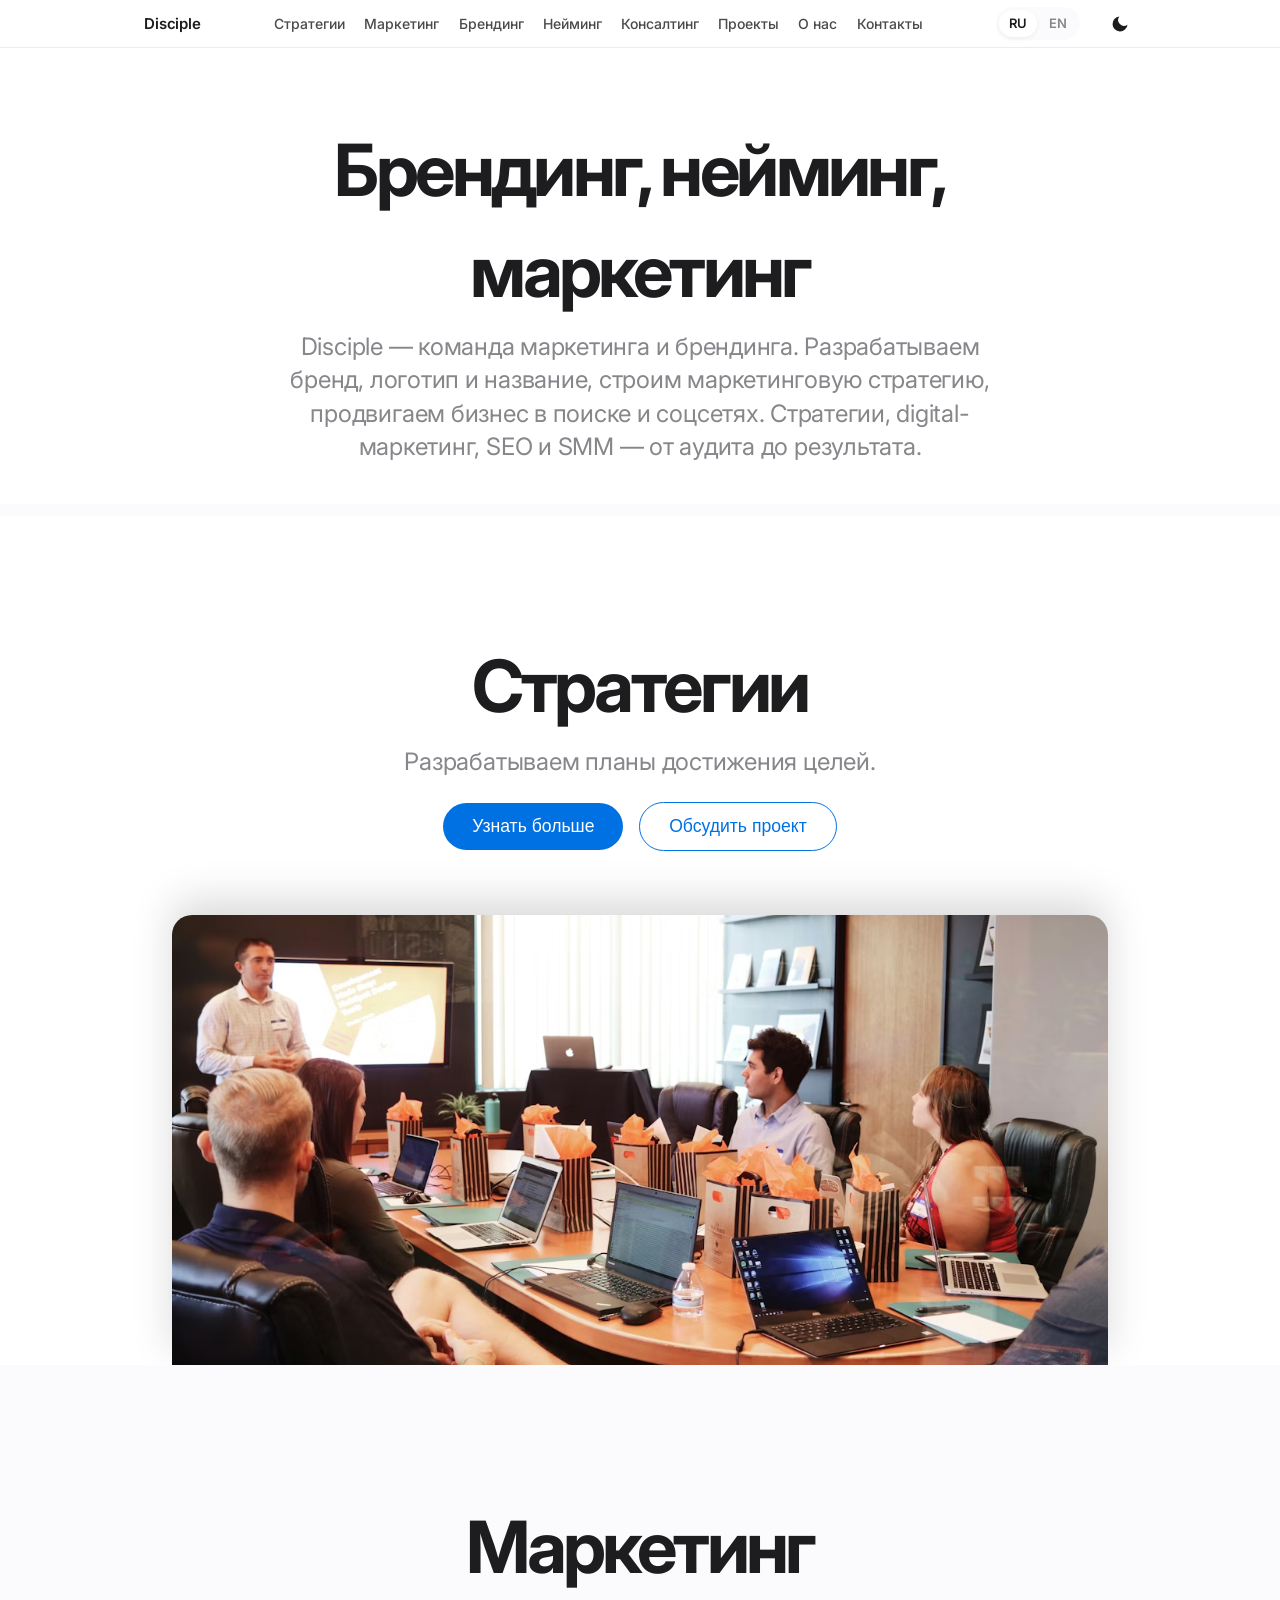
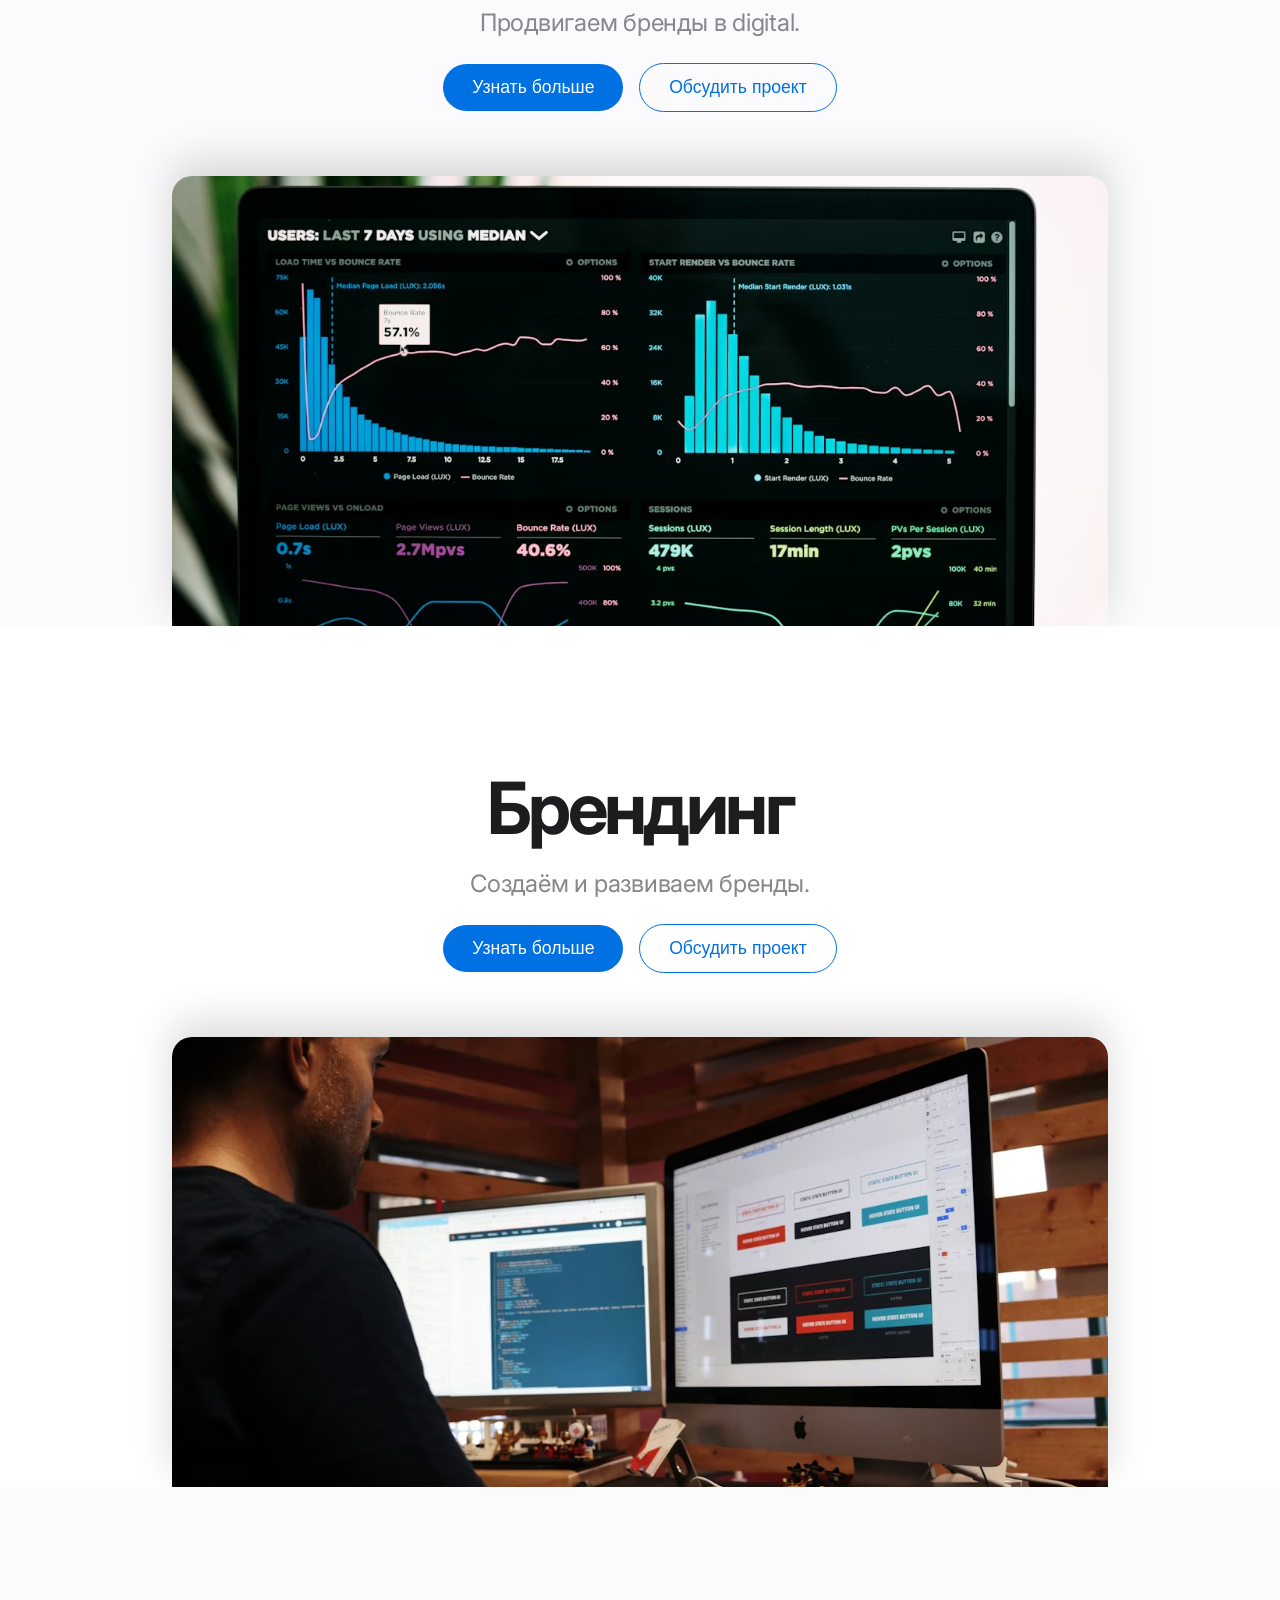
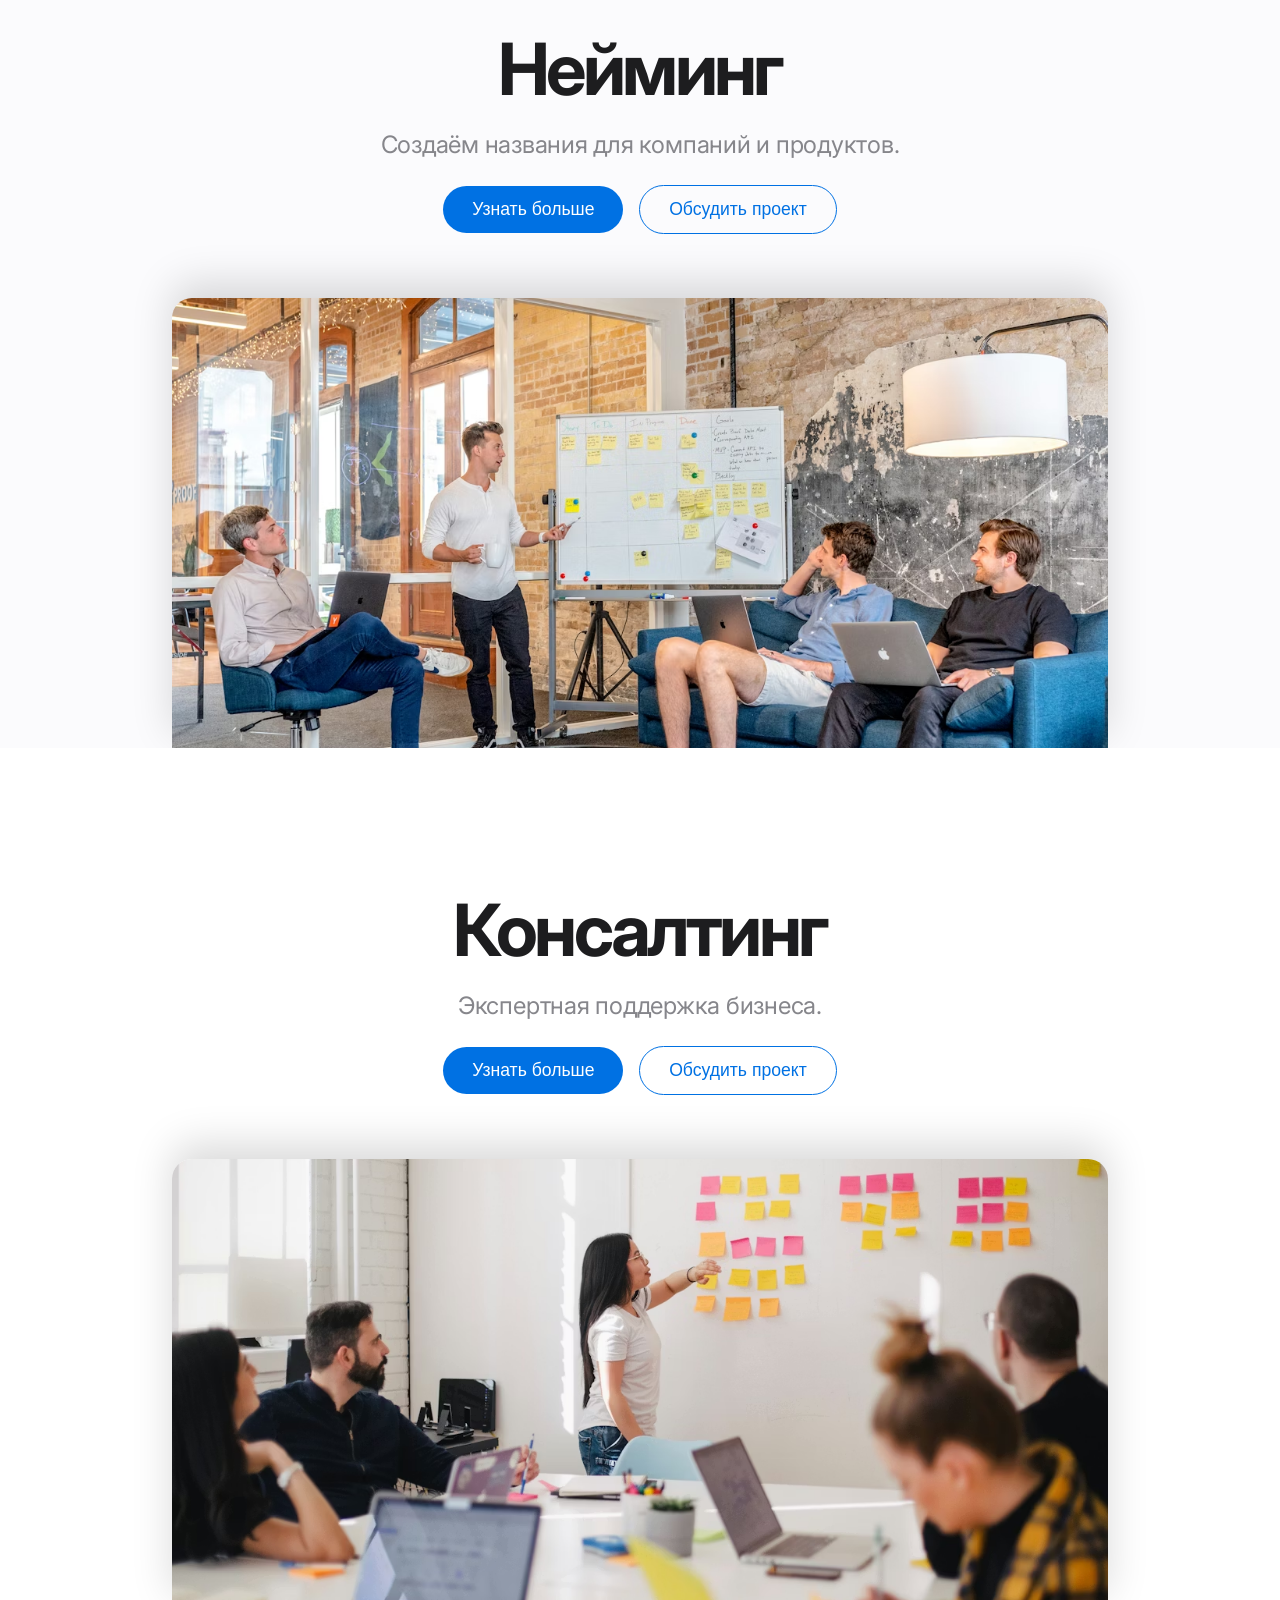
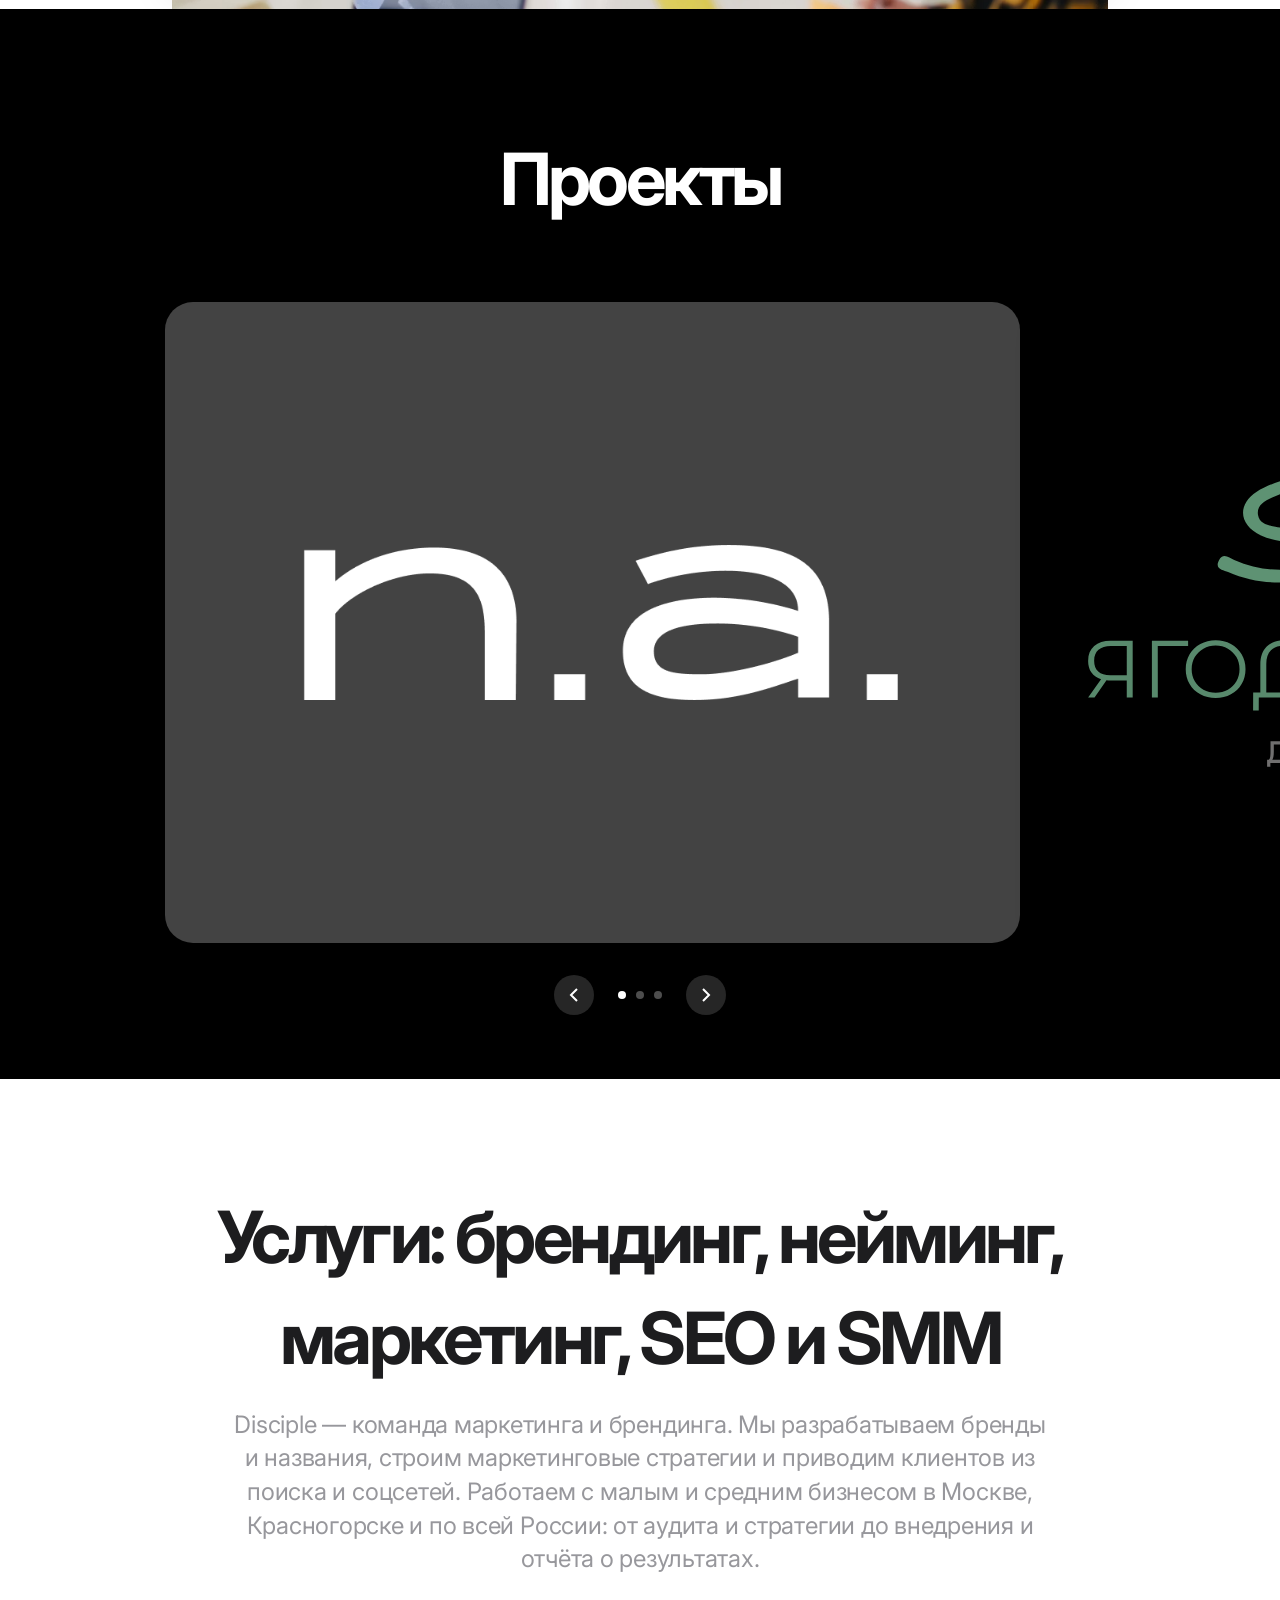
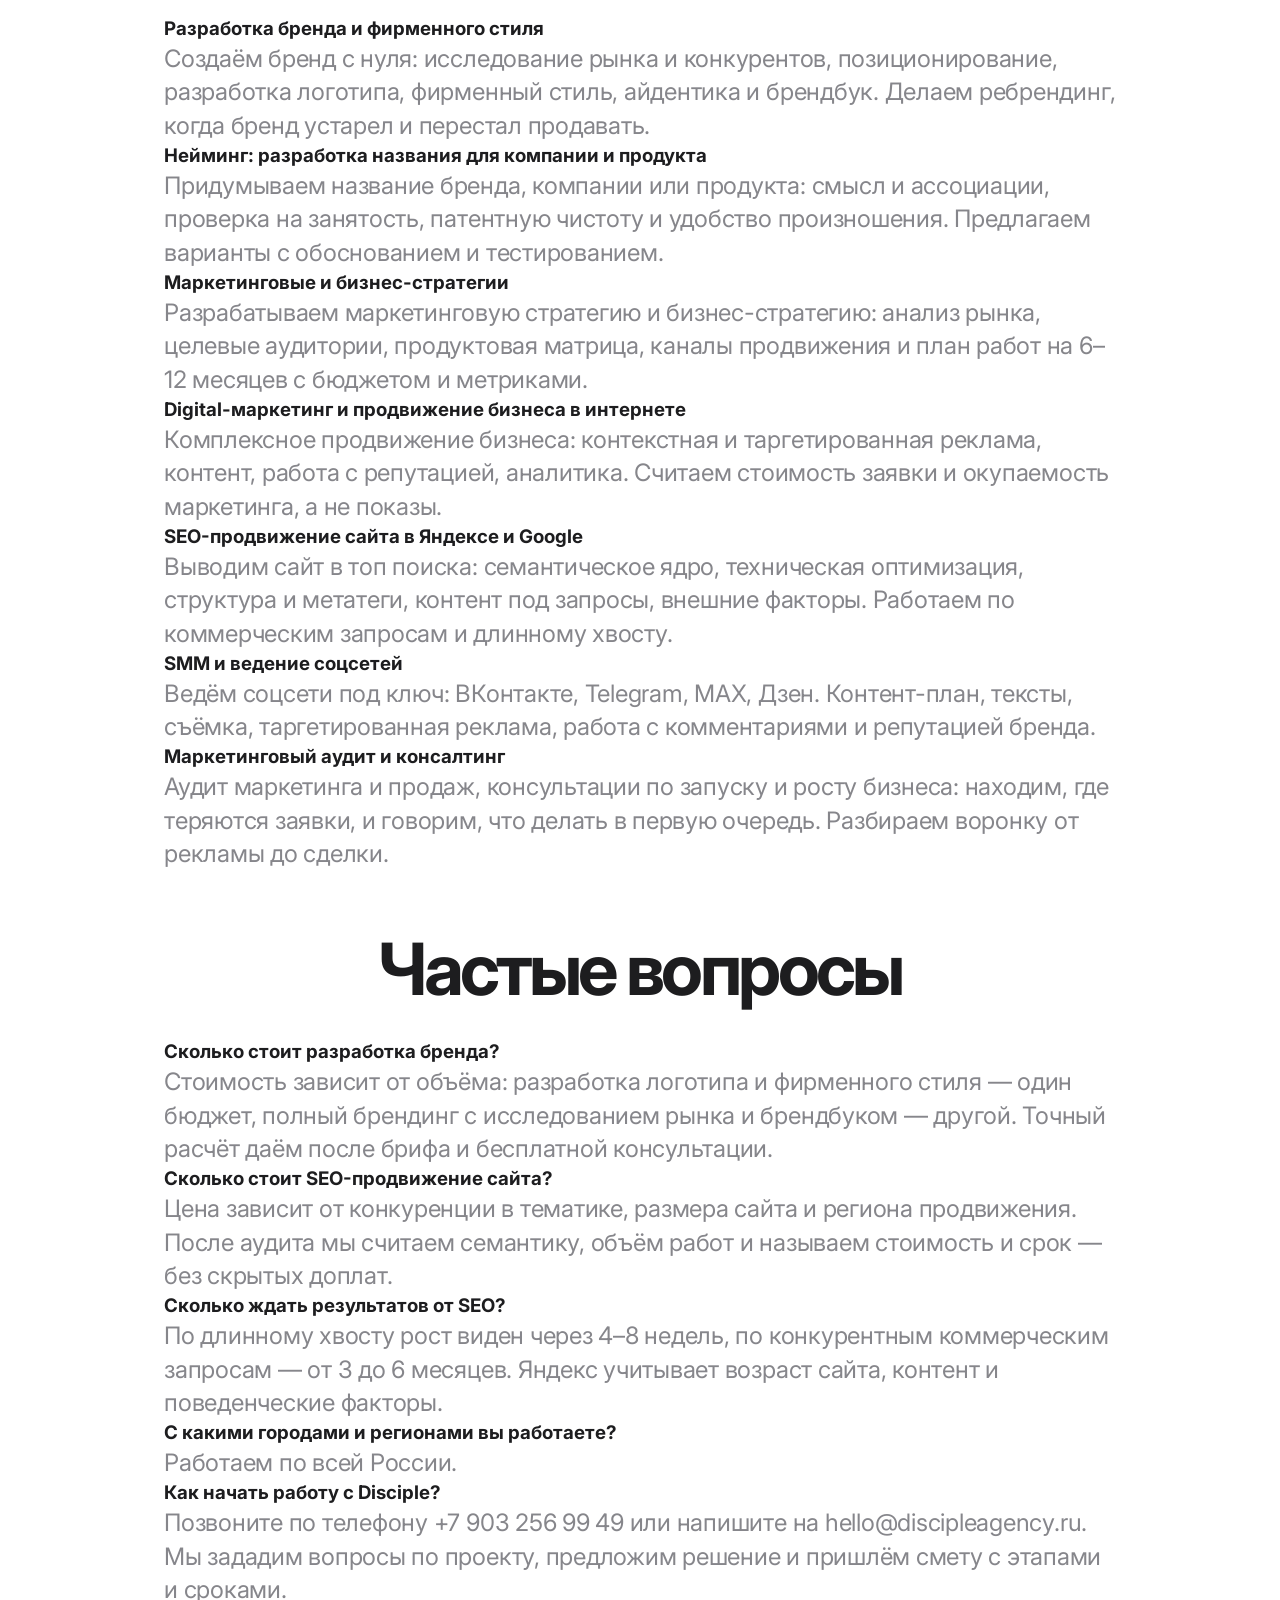
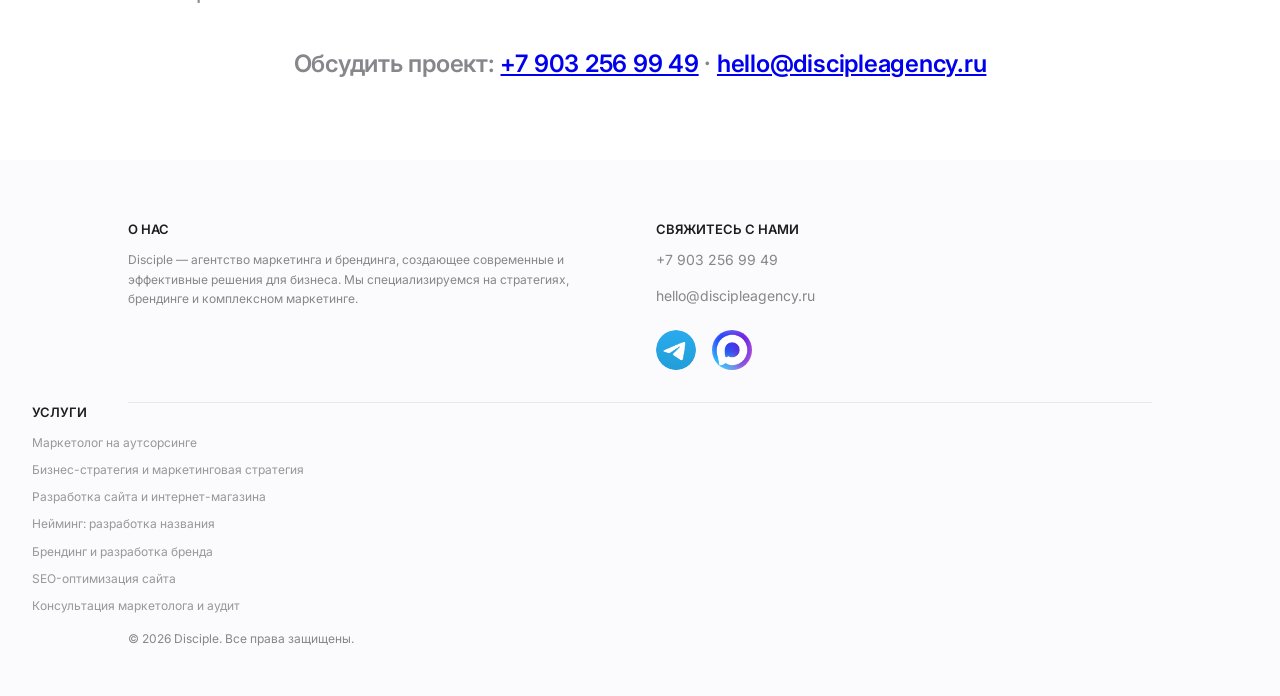
==== index.html @ be25d9fa "Add files via upload" ====
<!DOCTYPE html>
<html lang="ru">
<head>
    <meta charset="UTF-8">
    <meta name="viewport" content="width=device-width, initial-scale=1.0">
    <title>Брендинг, нейминг, маркетинг, SEO и SMM для бизнеса — Disciple</title>
    <meta name="yandex-verification" content="cb17d4595bc90ec0" />
    <meta name="description" content="Разработка бренда и логотипа, нейминг, маркетинговые стратегии, SEO-продвижение и SMM. Аудит, стратегия и внедрение под ключ для малого и среднего бизнеса. Москва, Красногорск и вся Россия." />
    <link rel="canonical" href="https://discipleagency.ru/">
    <link rel="alternate" hreflang="ru" href="https://discipleagency.ru/">
    <link rel="alternate" hreflang="en" href="https://discipleagency.ru/index-en.html">
    <link rel="alternate" hreflang="x-default" href="https://discipleagency.ru/">
    <meta name="robots" content="index, follow, max-image-preview:large">
    <meta property="og:type" content="website">
    <meta property="og:site_name" content="Disciple">
    <meta property="og:locale" content="ru_RU">
    <meta property="og:title" content="Брендинг, нейминг, маркетинг, SEO и SMM для бизнеса — Disciple">
    <meta property="og:description" content="Разработка бренда и логотипа, нейминг, маркетинговые стратегии, SEO-продвижение и SMM. Аудит, стратегия и внедрение под ключ для малого и среднего бизнеса. Москва, Красногорск и вся Россия.">
    <meta property="og:url" content="https://discipleagency.ru/">
    <meta property="og:image" content="https://discipleagency.ru/public/images/og-disciple.png">
    <meta property="og:image:width" content="1200">
    <meta property="og:image:height" content="630">
    <meta name="twitter:card" content="summary_large_image">
    <meta name="twitter:title" content="Брендинг, нейминг, маркетинг, SEO и SMM для бизнеса — Disciple">
    <meta name="twitter:description" content="Разработка бренда и логотипа, нейминг, маркетинговые стратегии, SEO-продвижение и SMM. Аудит, стратегия и внедрение под ключ для малого и среднего бизнеса. Москва, Красногорск и вся Россия.">
    <meta name="twitter:image" content="https://discipleagency.ru/public/images/og-disciple.png">
    <script type="application/ld+json">
{
  "@context": "https://schema.org",
  "@type": "Organization",
  "name": "Disciple",
  "legalName": "Disciple",
  "url": "https://discipleagency.ru/",
  "logo": "https://discipleagency.ru/public/images/og-disciple.png",
  "image": "https://discipleagency.ru/public/images/og-disciple.png",
  "description": "Разработка бренда, нейминг, маркетинговые стратегии, SEO-продвижение и SMM для бизнеса.",
  "email": "hello@discipleagency.ru",
  "telephone": "+7 903 256 99 49",
  "areaServed": [
    "Москва",
    "Красногорск",
    "Московская область",
    "Россия"
  ],
  "address": {
    "@type": "PostalAddress",
    "addressCountry": "RU",
    "addressRegion": "Московская область",
    "addressLocality": "Красногорск"
  },
  "sameAs": [
    "https://t.me/natan_anderson",
    "https://max.ru/u/f9LHodD0cOK2ohU6UWMUIdOQGYH06No6xibVzCJrrPnC4aJIppUf8dnTX9w",
    "https://github.com/natan-disciple"
  ]
}
    </script>
    <script type="application/ld+json">
{
  "@context": "https://schema.org",
  "@type": "OfferCatalog",
  "name": "Услуги Disciple",
  "itemListElement": [
    {
      "@type": "Offer",
      "itemOffered": {
        "@type": "Service",
        "name": "Разработка бренда и фирменного стиля",
        "description": "Создаём бренд с нуля: исследование рынка и конкурентов, позиционирование, разработка логотипа, фирменный стиль, айдентика и брендбук. Делаем ребрендинг, когда бренд устарел и перестал продавать.",
        "provider": {
          "@type": "Organization",
          "name": "Disciple"
        },
        "areaServed": [
          "Москва",
          "Московская область",
          "Россия"
        ]
      }
    },
    {
      "@type": "Offer",
      "itemOffered": {
        "@type": "Service",
        "name": "Нейминг: разработка названия для компании и продукта",
        "description": "Придумываем название бренда, компании или продукта: смысл и ассоциации, проверка на занятость, патентную чистоту и удобство произношения. Предлагаем варианты с обоснованием и тестированием.",
        "provider": {
          "@type": "Organization",
          "name": "Disciple"
        },
        "areaServed": [
          "Москва",
          "Московская область",
          "Россия"
        ]
      }
    },
    {
      "@type": "Offer",
      "itemOffered": {
        "@type": "Service",
        "name": "Маркетинговые и бизнес-стратегии",
        "description": "Разрабатываем маркетинговую стратегию и бизнес-стратегию: анализ рынка, целевые аудитории, продуктовая матрица, каналы продвижения и план работ на 6–12 месяцев с бюджетом и метриками.",
        "provider": {
          "@type": "Organization",
          "name": "Disciple"
        },
        "areaServed": [
          "Москва",
          "Московская область",
          "Россия"
        ]
      }
    },
    {
      "@type": "Offer",
      "itemOffered": {
        "@type": "Service",
        "name": "Digital-маркетинг и продвижение бизнеса в интернете",
        "description": "Комплексное продвижение бизнеса: контекстная и таргетированная реклама, контент, работа с репутацией, аналитика. Считаем стоимость заявки и окупаемость маркетинга, а не показы.",
        "provider": {
          "@type": "Organization",
          "name": "Disciple"
        },
        "areaServed": [
          "Москва",
          "Московская область",
          "Россия"
        ]
      }
    },
    {
      "@type": "Offer",
      "itemOffered": {
        "@type": "Service",
        "name": "SEO-продвижение сайта в Яндексе и Google",
        "description": "Выводим сайт в топ поиска: семантическое ядро, техническая оптимизация, структура и метатеги, контент под запросы, внешние факторы. Работаем по коммерческим запросам и длинному хвосту.",
        "provider": {
          "@type": "Organization",
          "name": "Disciple"
        },
        "areaServed": [
          "Москва",
          "Московская область",
          "Россия"
        ]
      }
    },
    {
      "@type": "Offer",
      "itemOffered": {
        "@type": "Service",
        "name": "SMM и ведение соцсетей",
        "description": "Ведём соцсети под ключ: ВКонтакте, Telegram, MAX, Дзен. Контент-план, тексты, съёмка, таргетированная реклама, работа с комментариями и репутацией бренда.",
        "provider": {
          "@type": "Organization",
          "name": "Disciple"
        },
        "areaServed": [
          "Москва",
          "Московская область",
          "Россия"
        ]
      }
    },
    {
      "@type": "Offer",
      "itemOffered": {
        "@type": "Service",
        "name": "Маркетинговый аудит и консалтинг",
        "description": "Аудит маркетинга и продаж, консультации по запуску и росту бизнеса: находим, где теряются заявки, и говорим, что делать в первую очередь. Разбираем воронку от рекламы до сделки.",
        "provider": {
          "@type": "Organization",
          "name": "Disciple"
        },
        "areaServed": [
          "Москва",
          "Московская область",
          "Россия"
        ]
      }
    }
  ]
}
    </script>
    <script type="application/ld+json">
{
  "@context": "https://schema.org",
  "@type": "FAQPage",
  "mainEntity": [
    {
      "@type": "Question",
      "name": "Сколько стоит разработка бренда?",
      "acceptedAnswer": {
        "@type": "Answer",
        "text": "Стоимость зависит от объёма: разработка логотипа и фирменного стиля — один бюджет, полный брендинг с исследованием рынка и брендбуком — другой. Точный расчёт даём после брифа и бесплатной консультации."
      }
    },
    {
      "@type": "Question",
      "name": "Сколько стоит SEO-продвижение сайта?",
      "acceptedAnswer": {
        "@type": "Answer",
        "text": "Цена зависит от конкуренции в тематике, размера сайта и региона продвижения. После аудита мы считаем семантику, объём работ и называем стоимость и срок — без скрытых доплат."
      }
    },
    {
      "@type": "Question",
      "name": "Сколько ждать результатов от SEO?",
      "acceptedAnswer": {
        "@type": "Answer",
        "text": "По длинному хвосту рост виден через 4–8 недель, по конкурентным коммерческим запросам — от 3 до 6 месяцев. Яндекс учитывает возраст сайта, контент и поведенческие факторы."
      }
    },
    {
      "@type": "Question",
      "name": "С какими городами и регионами вы работаете?",
      "acceptedAnswer": {
        "@type": "Answer",
        "text": "Работаем по всей России."
      }
    },
    {
      "@type": "Question",
      "name": "Как начать работу с Disciple?",
      "acceptedAnswer": {
        "@type": "Answer",
        "text": "Позвоните по телефону +7 903 256 99 49 или напишите на hello@discipleagency.ru. Мы зададим вопросы по проекту, предложим решение и пришлём смету с этапами и сроками."
      }
    }
  ]
}
    </script>
    <link rel="stylesheet" href="styles.css">
    <link href="https://fonts.googleapis.com/css2?family=Inter:wght@400;500;600;700&display=swap" rel="stylesheet">
    <!-- Yandex.Metrika counter -->
        <script type="text/javascript">
            (function(m,e,t,r,i,k,a){
                m[i]=m[i]||function(){(m[i].a=m[i].a||[]).push(arguments)};
                m[i].l=1*new Date();
                for (var j = 0; j < document.scripts.length; j++) {if (document.scripts[j].src === r) { return; }}
                    k=e.createElement(t),a=e.getElementsByTagName(t)[0],k.async=1,k.src=r,a.parentNode.insertBefore(k,a)
            })(window, document,'script','https://mc.yandex.ru/metrika/tag.js?id=109116186', 'ym');
            ym(109116186, 'init', {ssr:true, webvisor:true, clickmap:true, ecommerce:"dataLayer", referrer: document.referrer, url: location.href, accurateTrackBounce:true, trackLinks:true});        
        </script>
        <noscript><div><img src="https://mc.yandex.ru/watch/109116186" style="position:absolute; left:-9999px;" alt="" /></div></noscript>
<!-- /Yandex.Metrika counter -->
</head>
<body class="fade-in-page">
    <header class="navbar">
        <div class="navbar-container">
            <a href="#" class="logo">Disciple</a>
            <nav class="nav-links">
                <a href="#strategies">Стратегии</a>
                <a href="#marketing">Маркетинг</a>
                <a href="#branding">Брендинг</a>
                <a href="#naming">Нейминг</a>
                <a href="#consulting">Консалтинг</a>
                <a href="#projects">Проекты</a>
                <a href="#" onclick="event.preventDefault(); openModal('about-modal')">О нас</a>
                <a href="#contact">Контакты</a>
            </nav>
            <div class="header-controls">
                <div class="lang-switch">
                    <a href="index.html" class="active">RU</a>
                    <a href="index-en.html">EN</a>
                </div>
                <button class="theme-toggle" id="themeToggle" aria-label="Переключить тему">
                    <svg class="moon-icon" width="20" height="20" viewBox="0 0 24 24" fill="currentColor"><path d="M21 12.79A9 9 0 1 1 11.21 3 7 7 0 0 0 21 12.79z"></path></svg>
                    <svg class="sun-icon" width="20" height="20" viewBox="0 0 24 24" fill="none" stroke="currentColor" stroke-width="2"><circle cx="12" cy="12" r="5"></circle><line x1="12" y1="1" x2="12" y2="3"></line><line x1="12" y1="21" x2="12" y2="23"></line><line x1="4.22" y1="4.22" x2="5.64" y2="5.64"></line><line x1="18.36" y1="18.36" x2="19.78" y2="19.78"></line><line x1="1" y1="12" x2="3" y2="12"></line><line x1="21" y1="12" x2="23" y2="12"></line><line x1="4.22" y1="19.78" x2="5.64" y2="18.36"></line><line x1="18.36" y1="5.64" x2="19.78" y2="4.22"></line></svg>
                </button>
                <div class="menu-toggle">
                    <span></span><span></span><span></span>
                </div>
            </div>
        </div>
    </header>

    <main class="fade-in-content">
        <section class="apple-section title" >
            <div class="section-hero">
                <h1>Брендинг, нейминг, маркетинг</h1>
                <p>Disciple — команда маркетинга и брендинга. Разрабатываем бренд, логотип и название, строим маркетинговую стратегию, продвигаем бизнес в поиске и соцсетях. Стратегии, digital-маркетинг, SEO и SMM — от аудита до результата.</p>
            </div>
        </section>
        <!-- СТРАТЕГИИ (Interactive) -->
        <section id="strategies" class="apple-section interactive-section" onclick="openModal('strategies-modal')">
            <div class="section-hero">
                <h2>Стратегии</h2>
                <p>Разрабатываем планы достижения целей.</p>
                <div class="action-buttons">
                    <button class="btn btn-primary" onclick="event.stopPropagation(); openModal('strategies-modal')">Узнать больше</button>
                    <button class="btn btn-secondary" onclick="event.stopPropagation(); openContactForm('Стратегии')">Обсудить проект</button>
                </div>
            </div>
            <div class="section-cover">
                <img src="./public/images/pic1.png" alt="Стратегии">
            </div>
        </section>

        <!-- МАРКЕТИНГ (Interactive) -->
        <section id="marketing" class="apple-section interactive-section gray-bg" onclick="openModal('marketing-modal')">
            <div class="section-hero">
                <h2>Маркетинг</h2>
                <p>Продвигаем бренды в digital.</p>
                <div class="action-buttons">
                    <button class="btn btn-primary" onclick="event.stopPropagation(); openModal('marketing-modal')">Узнать больше</button>
                    <button class="btn btn-secondary" onclick="event.stopPropagation(); openContactForm('Маркетинг')">Обсудить проект</button>
                </div>
            </div>
            <div class="section-cover">
                <img src="./public/images/pic2.png" alt="Маркетинг">
            </div>
        </section>

        <!-- БРЕНДИНГ (Static) -->
        <section id="branding" class="apple-section static-section">
            <div class="section-hero">
                <h2>Брендинг</h2>
                <p>Создаём и развиваем бренды.</p>
                <div class="action-buttons">
                    <button class="btn btn-primary" onclick="event.stopPropagation(); openModal('branding-modal')">Узнать больше</button>
                    <button class="btn btn-secondary" onclick="event.stopPropagation(); openContactForm('Брендинг')">Обсудить проект</button>
                </div>
            </div>
            <div class="section-cover">
                <img src="./public/images/pic3.png" alt="Брендинг">
            </div>
        </section>

        <!-- НЕЙМИНГ (Static) -->
        <section id="naming" class="apple-section static-section gray-bg">
            <div class="section-hero">
                <h2>Нейминг</h2>
                <p>Создаём названия для компаний и продуктов.</p>
                <div class="action-buttons">
                    <button class="btn btn-primary" onclick="event.stopPropagation(); openModal('naming-modal')">Узнать больше</button>
                    <button class="btn btn-secondary" onclick="event.stopPropagation(); openContactForm('Нейминг')">Обсудить проект</button>
                </div>
            </div>
            <div class="section-cover">
                <img src="./public/images/pic4.png" alt="Нейминг">
            </div>
        </section>

        <!-- КОНСАЛТИНГ (Static) -->
        <section id="consulting" class="apple-section static-section" style="border-bottom: none;">
            <div class="section-hero">
                <h2>Консалтинг</h2>
                <p>Экспертная поддержка бизнеса.</p>
                <div class="action-buttons">
                    <button class="btn btn-primary" onclick="event.stopPropagation(); openModal('consulting-modal')">Узнать больше</button>
                    <button class="btn btn-secondary" onclick="event.stopPropagation(); openContactForm('Консалтинг')">Обсудить проект</button>
                </div>
            </div>
            <div class="section-cover">
                <img src="./public/images/pic5.png" alt="Консалтинг">
            </div>
        </section>

        <!-- ПРОЕКТЫ (Carousel) Inverted Black Block -->
        <section id="projects" class="apple-section carousel-section bg-black">
             <div class="section-hero compact">
                <h2>Проекты</h2>
             </div>
             <div class="carousel-container">
                 <div class="carousel-track" id="projects-carousel">
                     <div class="carousel-slide interactive-slide" onclick="openModal('project1-modal')">
                         <img src="./public/images/логонатан.png" alt="Nathan Anderson" class="carousel-img">
                     </div>
                     <div class="carousel-slide interactive-slide" onclick="openModal('project4-modal')">
                         <img src="./public/images/Логотип SVG_цв.svg" alt="Nathan Anderson" class="carousel-img logo-fit-contain">
                     </div>
                     <div class="carousel-slide interactive-slide" onclick="openModal('project2-modal')">
                         <img src="./public/images/логоколяокна.png" alt="КОЛЯ ОКНА" class="carousel-img">
                     </div>
                     <div class="carousel-slide interactive-slide" onclick="openModal('project3-modal')">
                        <img src="./public/images/логоуютное.jpg" alt="УЮТНОЕ ПРОСТРАНСТВО" class="carousel-img">
                    </div>
                 </div>
                 
                 <div class="carousel-controls">
                     <button class="carousel-btn prev" aria-label="Previous">
                         <svg width="24" height="24" viewBox="0 0 24 24" fill="none" stroke="currentColor" stroke-width="2"><path d="M15 18l-6-6 6-6"/></svg>
                     </button>
                     <div class="carousel-dots">
                        <span class="dot active"></span>
                        <span class="dot"></span>
                        <span class="dot"></span>
                     </div>
                     <button class="carousel-btn next" aria-label="Next">
                        <svg width="24" height="24" viewBox="0 0 24 24" fill="none" stroke="currentColor" stroke-width="2"><path d="M9 18l6-6-6-6"/></svg>
                     </button>
                 </div>
             </div>
        </section>
    </main>

    <!-- FOOTER -->
    <section class="apple-section static-section" aria-label="Услуги и частые вопросы">
        <div style="max-width:1000px;margin:0 auto;padding:60px 24px 80px;text-align:left;">
            <h2 style="text-align:center;margin-bottom:1.2rem;">Услуги: брендинг, нейминг, маркетинг, SEO и SMM</h2>
            <p style="max-width:820px;margin:0 auto 2.5rem;text-align:center;opacity:.85;">
                Disciple — команда маркетинга и брендинга. Мы разрабатываем бренды и названия, строим
                маркетинговые стратегии и приводим клиентов из поиска и соцсетей. Работаем с малым и средним
                бизнесом в Москве, Красногорске и по всей России: от аудита и стратегии до внедрения и отчёта о результатах.
            </p>
                <h3><a href="brending.html" style="color:inherit;text-decoration:none;">Разработка бренда и фирменного стиля</a></h3>
                <p>Создаём бренд с нуля: исследование рынка и конкурентов, позиционирование, разработка логотипа, фирменный стиль, айдентика и брендбук. Делаем ребрендинг, когда бренд устарел и перестал продавать.</p>
                <h3><a href="nejming.html" style="color:inherit;text-decoration:none;">Нейминг: разработка названия для компании и продукта</a></h3>
                <p>Придумываем название бренда, компании или продукта: смысл и ассоциации, проверка на занятость, патентную чистоту и удобство произношения. Предлагаем варианты с обоснованием и тестированием.</p>
                <h3><a href="strategiya.html" style="color:inherit;text-decoration:none;">Маркетинговые и бизнес-стратегии</a></h3>
                <p>Разрабатываем маркетинговую стратегию и бизнес-стратегию: анализ рынка, целевые аудитории, продуктовая матрица, каналы продвижения и план работ на 6–12 месяцев с бюджетом и метриками.</p>
                <h3><a href="marketolog.html" style="color:inherit;text-decoration:none;">Digital-маркетинг и продвижение бизнеса в интернете</a></h3>
                <p>Комплексное продвижение бизнеса: контекстная и таргетированная реклама, контент, работа с репутацией, аналитика. Считаем стоимость заявки и окупаемость маркетинга, а не показы.</p>
                <h3><a href="seo.html" style="color:inherit;text-decoration:none;">SEO-продвижение сайта в Яндексе и Google</a></h3>
                <p>Выводим сайт в топ поиска: семантическое ядро, техническая оптимизация, структура и метатеги, контент под запросы, внешние факторы. Работаем по коммерческим запросам и длинному хвосту.</p>
                <h3><a href="marketolog.html" style="color:inherit;text-decoration:none;">SMM и ведение соцсетей</a></h3>
                <p>Ведём соцсети под ключ: ВКонтакте, Telegram, MAX, Дзен. Контент-план, тексты, съёмка, таргетированная реклама, работа с комментариями и репутацией бренда.</p>
                <h3><a href="konsalting.html" style="color:inherit;text-decoration:none;">Маркетинговый аудит и консалтинг</a></h3>
                <p>Аудит маркетинга и продаж, консультации по запуску и росту бизнеса: находим, где теряются заявки, и говорим, что делать в первую очередь. Разбираем воронку от рекламы до сделки.</p>
            <h2 style="text-align:center;margin:3rem 0 1.2rem;">Частые вопросы</h2>
                <h3>Сколько стоит разработка бренда?</h3>
                <p>Стоимость зависит от объёма: разработка логотипа и фирменного стиля — один бюджет, полный брендинг с исследованием рынка и брендбуком — другой. Точный расчёт даём после брифа и бесплатной консультации.</p>
                <h3>Сколько стоит SEO-продвижение сайта?</h3>
                <p>Цена зависит от конкуренции в тематике, размера сайта и региона продвижения. После аудита мы считаем семантику, объём работ и называем стоимость и срок — без скрытых доплат.</p>
                <h3>Сколько ждать результатов от SEO?</h3>
                <p>По длинному хвосту рост виден через 4–8 недель, по конкурентным коммерческим запросам — от 3 до 6 месяцев. Яндекс учитывает возраст сайта, контент и поведенческие факторы.</p>
                <h3>С какими городами и регионами вы работаете?</h3>
                <p>Работаем по всей России.</p>
                <h3>Как начать работу с Disciple?</h3>
                <p>Позвоните по телефону +7 903 256 99 49 или напишите на hello@discipleagency.ru. Мы зададим вопросы по проекту, предложим решение и пришлём смету с этапами и сроками.</p>
            <p style="margin-top:2.5rem;text-align:center;font-weight:600;">
                Обсудить проект: <a href="tel:+79032569949">+7 903 256 99 49</a> · <a href="mailto:hello@discipleagency.ru">hello@discipleagency.ru</a>
            </p>
        </div>
    </section>

    <footer id="contact" class="apple-footer">
        <div class="footer-content">
            <div id="about" class="footer-col">
                <h4 data-i18n="footer.about_title">О НАС</h4>
                <p data-i18n="footer.about_text">Disciple — агентство маркетинга и брендинга, создающее современные и эффективные решения для бизнеса. Мы специализируемся на стратегиях, брендинге и комплексном маркетинге.</p>
            </div>
            <div id="social" class="footer-col" style="text-align: left;">
                <h4 data-i18n="footer.contact_title">СВЯЖИТЕСЬ С НАМИ</h4>
                <div class="social-links" style="justify-content: flex-start; align-items: flex-start; display: flex; flex-direction: column; gap: 1rem;">
                    <a href="tel:+79032569949" class="phone-link">+7 903 256 99 49</a>
                    <a href="mailto:hello@discipleagency.ru">hello@discipleagency.ru</a>
                    <div style="display: flex; gap: 1rem; align-items: center; margin-top: 0.5rem;" class="footer-icons">
                        <a href="https://t.me/natan_anderson" target="_blank" aria-label="Telegram" class="social-icon" style="display:flex; justify-content:center; align-items:center; transition:transform 0.3s; width:40px; height:40px; overflow:hidden; border-radius:50%;"><img src="./public/images/tg.png" alt="Telegram" style="width:100%; height:100%; object-fit:contain;"></a>
                        <a href="https://max.ru/u/f9LHodD0cOK2ohU6UWMUIdOQGYH06No6xibVzCJrrPnC4aJIppUf8dnTX9w" target="_blank" aria-label="MAKS" class="social-icon" style="display:flex; justify-content:center; align-items:center; transition:transform 0.3s; width:40px; height:40px; overflow:hidden; border-radius:50%;"><img src="./public/images/max.png" alt="MAX" style="width:100%; height:100%; object-fit:contain;"></a>
                    </div>
                </div>
            </div>
        </div>

            <div class="footer-col" style="text-align:left;">
                <h4>УСЛУГИ</h4>
                <p><a href="marketolog.html" style="color:inherit;text-decoration:none;opacity:.85;">Маркетолог на аутсорсинге</a></p>
                <p><a href="strategiya.html" style="color:inherit;text-decoration:none;opacity:.85;">Бизнес-стратегия и маркетинговая стратегия</a></p>
                <p><a href="razrabotka-sajtov.html" style="color:inherit;text-decoration:none;opacity:.85;">Разработка сайта и интернет-магазина</a></p>
                <p><a href="nejming.html" style="color:inherit;text-decoration:none;opacity:.85;">Нейминг: разработка названия</a></p>
                <p><a href="brending.html" style="color:inherit;text-decoration:none;opacity:.85;">Брендинг и разработка бренда</a></p>
                <p><a href="seo.html" style="color:inherit;text-decoration:none;opacity:.85;">SEO-оптимизация сайта</a></p>
                <p><a href="konsalting.html" style="color:inherit;text-decoration:none;opacity:.85;">Консультация маркетолога и аудит</a></p>
            </div>
        <div class="footer-bottom">
            <p data-i18n="footer.copyright">&copy; 2026 Disciple. Все права защищены.</p>
        </div>
    </footer>

    <!-- НОВЫЕ СТРАНИЦЫ (Модальные окна) -->
    
    <!-- Модалка Стратегии -->
    <div id="strategies-modal" class="fullscreen-modal">
        <button class="modal-close" onclick="closeModal('strategies-modal')">
            <svg width="20" height="20" viewBox="0 0 24 24" fill="none" stroke="currentColor" stroke-width="2.5"><path d="M15 18l-6-6 6-6"/></svg>
            Назад
        </button>
        <div class="modal-content">
            <h2 class="modal-title">Стратегии</h2>
            <div class="grid-3">
                <div class="product-col">
                    <img src="./public/images/pic1.1.png" alt="Корпоративная стратегия" class="prod-img">
                    <div class="service-text-wrapper">
                        <h3>КОРПОРАТИВНАЯ СТРАТЕГИЯ</h3>
                        <p class="service-text">Корпоративные стратегии — это компас для роста империи: определяют, куда движется компания в целом, объединяя все направления в единую мощную траекторию. Мы фокусируемся на диверсификации рынков, слияниях и глобальном лидерстве, чтобы ваш бизнес не просто выживал, а доминировал.</p>
                        <p class="service-text">С нашей экспертизой вы получите roadmap для масштабирования, где каждый шаг усиливает бренд и капитал.</p>
                    </div>
                </div>
                <div class="product-col">
                    <img src="./public/images/pic1.2.png" alt="Бизнес стратегия" class="prod-img">
                    <div class="service-text-wrapper">
                        <h3>БИЗНЕС СТРАТЕГИЯ</h3>
                        <p class="service-text">Бизнес-стратегии — сердце конкурентного преимущества: они превращают вызовы рынка в возможности для прорыва. Мы разрабатываем тактики для конкретных направлений — от дифференциации продуктов до лидерства по издержкам, обеспечивая устойчивый рост и лояльность клиентов. Ваш бизнес станет agile-машиной, готовой к трендам.</p>
                    </div>
                </div>
                <div class="product-col">
                    <img src="./public/images/pic1.3.png" alt="Функциональная стратегия" class="prod-img">
                    <div class="service-text-wrapper">
                        <h3>ФУНКЦИОНАЛЬНАЯ СТРАТЕГИЯ</h3>
                        <p class="service-text">Функциональные стратегии — это точечные удары по эффективности: маркетинг, финансы, HR и производство работают как слаженный механизм. Мы оптимизируем каждый блок под общую цель — от KPI по продажам до инноваций в цепочке поставок, минимизируя риски и максимизируя ROI.</p>
                        <p class="service-text">Результат: компания, где все на своих местах, а стратегия — на шаг впереди.</p>
                    </div>
                </div>
            </div>
            <!--div class="grid-2">
                <div class="product-col">
                    <img src="./public/images/kol1.png" alt="Коля окна" class="prod-img">

                </div>
                <div class="product-col">
                    <div class="service-text-wrapper">
                        <h3>Коля окна</h3>
                        <p class="service-text">Политика компании направлена на выстраивание долгосрочных отношений с клиентами.</p>
                    </div>

                </div>
            </div-->
        </div>
    </div>

    <!-- Модалка Маркетинг -->
    <div id="marketing-modal" class="fullscreen-modal gray-bg">
        <button class="modal-close btn-modal-back" onclick="closeModal('marketing-modal')">
            <svg width="20" height="20" viewBox="0 0 24 24" fill="none" stroke="currentColor" stroke-width="2.5"><path d="M15 18l-6-6 6-6"/></svg>
            Назад
        </button>
        <div class="modal-content">
            <h2 class="modal-title">Маркетинг</h2>
            <div class="grid-3">
                <div class="product-col">
                    <img src="./public/images/pic2.2.png" alt="Диджитал  Маркетинг" class="prod-img">
                    <div class="service-text-wrapper">
                        <h3>ДИДЖИТАЛ МАРКЕТИНГ</h3>
                        <p class="service-text">Наша команда не только продвигает ваш бренд в интернете, но и создаёт для вас уникальные веб-решения: будь то интернет-магазины с удобным интерфейсом, одностраничные рекламные сайты, которые зацепят клиента с первого взгляда, или корпоративные сайты, отражающие индивидуальность вашего бизнеса.</p>
                    </div>
                </div>
                <div class="product-col">
                    <img src="./public/images/pic2.3.png" alt="SEO" class="prod-img">
                    <div class="service-text-wrapper">
                        <h3>SEO</h3>
                        <p class="service-text">Помогаем вашим сайтам подниматься в топ поисковых систем от подбора ключевых слов до креативной стратегии контента и бесшовной технической оптимизации.</p>
                    </div>
                </div>
                <div class="product-col">
                    <img src="./public/images/pic2.4.png" alt="SMM" class="prod-img">
                    <div class="service-text-wrapper">
                        <h3>SMM</h3>
                        <p class="service-text">Создаем SMM присутствие для вашего бренда в ключевых русскоязычных платформах от VK и Telegram до Яндекс Дзен. Осуществляем полный цикл от нуля до ежедневного роста аудитории и конверсий.</p>
                        <p class="service-text"><b>Разработка VK-страницы</b> уникальный дизайн, контент-план, автоматизация постинга и вовлечение сообщества.</p>
                        <p class="service-text"><b>Ведение Telegram-канала</b> создание контента под вашу ЦА, рассылки, опросы, интеграция с ботами.</p>
                        <p class="service-text"><b>Создание чат-ботов</b> умные чат-боты для Telegram и VK, поддержка 24/7, автоматический сбор лидов.</p>
                        <p class="service-text"><b>Оформление и ведение Дзена</b> нативный контент с SEO, наращивание просмотров и постоянный трафик на сайт.</p>
                    </div>
                </div>
            </div>
        </div>
    </div>

    <!-- Модалка О НАС -->
    <div id="about-modal" class="fullscreen-modal gray-bg">
        <button class="modal-close btn-modal-back" onclick="closeModal('about-modal')">
            <svg width="20" height="20" viewBox="0 0 24 24" fill="none" stroke="currentColor" stroke-width="2.5"><path d="M15 18l-6-6 6-6"/></svg>
            Назад
        </button>
        <div class="modal-content">
            <h2 class="modal-title">О нас</h2>
            <div class="about-premium-layout max-w-1000 mx-auto" style="padding: 0 1rem;">
                <div class="text-block" style="margin-bottom: 4rem; text-align: center;">
                    <p class="desc-text" style="font-size: 1.35rem; line-height: 1.7; display: inline-block; max-width: 800px; text-align: center;">Disciple — агентство маркетинга и брендинга, создающее современные и эффективные решения для бизнеса. Мы специализируемся на стратегиях, брендинге и комплексном маркетинге, обеспечивая вашему бренду тотальное доминирование на рынке.</p>
                </div>
                <div class="diploma-grid-large" style="display: grid; grid-template-columns: 1fr 1fr; gap: 2.5rem; width: 100%;">
                    <img src="./public/images/svid.png" alt="Свидетельство 1" class="achiev-img br-20 hover-scale" style="width: 100%; box-shadow: 0 15px 40px rgba(0,0,0,0.08);">
                    <img src="./public/images/svid2.jpg" alt="Свидетельство 2" class="achiev-img br-20 hover-scale" style="width: 100%; box-shadow: 0 15px 40px rgba(0,0,0,0.08);">
                </div>
            </div>
        </div>
    </div>

    <!-- Модалка Брендинг -->
    <div id="branding-modal" class="fullscreen-modal">
        <button class="modal-close btn-modal-back" onclick="closeModal('branding-modal')">
            <svg width="20" height="20" viewBox="0 0 24 24" fill="none" stroke="currentColor" stroke-width="2.5"><path d="M15 18l-6-6 6-6"/></svg>
            Назад
        </button>
        <div class="modal-content">
            <h2 class="modal-title">Брендинг</h2>
            <div class="split-content max-w-1000 mx-auto grid-2">
                <div class="text-block">
                    <p class="desc-text text-left" style="font-size: 1.35rem; line-height: 1.7;">Сильный бренд — это эмоции и доверие, которые превращают зрителей в постоянных клиентов.<br><br>Мы берём вашу идею и делаем из неё узнаваемый бренд: анализируем аудиторию, создаём уникальный стиль и позиционирование.</p>
                </div>
                <div class="image-block achiev-card">
                    <img src="./public/images/pic3.png" alt="Брендинг" class="achiev-img br-20" style="object-fit: cover; max-height: 400px; width: 100%;">
                </div>
            </div>
        </div>
    </div>

    <!-- Модалка Нейминг -->
    <div id="naming-modal" class="fullscreen-modal gray-bg">
        <button class="modal-close btn-modal-back" onclick="closeModal('naming-modal')">
            <svg width="20" height="20" viewBox="0 0 24 24" fill="none" stroke="currentColor" stroke-width="2.5"><path d="M15 18l-6-6 6-6"/></svg>
            Назад
        </button>
        <div class="modal-content">
            <h2 class="modal-title">Нейминг</h2>
            <div class="split-content max-w-1000 mx-auto grid-2">
                <div class="text-block">
                    <p class="desc-text text-left" style="font-size: 1.35rem; line-height: 1.7;">Создаём названия как ювелирное изделие: из глубокого анализа, творческого креатива и тестирования гипотез рождается имя, которое будет безотказно работать на ваш бизнес десятилетиями.</p>
                </div>
                <div class="image-block achiev-card">
                    <img src="./public/images/pic4.png" alt="Нейминг" class="achiev-img br-20" style="object-fit: cover; max-height: 400px; width: 100%;">
                </div>
            </div>
        </div>
    </div>

    <!-- Модалка Консалтинг -->
    <div id="consulting-modal" class="fullscreen-modal">
        <button class="modal-close btn-modal-back" onclick="closeModal('consulting-modal')">
            <svg width="20" height="20" viewBox="0 0 24 24" fill="none" stroke="currentColor" stroke-width="2.5"><path d="M15 18l-6-6 6-6"/></svg>
            Назад
        </button>
        <div class="modal-content">
            <h2 class="modal-title">Консалтинг</h2>
            <div class="split-content max-w-1000 mx-auto grid-2">
                <div class="text-block">
                    <p class="desc-text text-left" style="font-size: 1.35rem; line-height: 1.7;">Проводим квалифицированную консультацию по маркетингу и за 60 минут разбираем Вашу ситуацию в реальном времени.<br><br>Результат: 3-5 конкретных тактических шагов для мгновенного роста и детальный чек-лист на ближайший месяц.</p>
                </div>
                <div class="image-block achiev-card">
                    <img src="./public/images/pic5.png" alt="Консалтинг" class="achiev-img br-20" style="object-fit: cover; max-height: 400px; width: 100%;">
                </div>
            </div>
        </div>
    </div>

    <!-- Модалки Проектов -->
     <div id="project1-modal" class="fullscreen-modal">
        <button class="modal-close" onclick="closeModal('project1-modal')">
            <svg width="20" height="20" viewBox="0 0 24 24" fill="none" stroke="currentColor" stroke-width="2.5"><path d="M15 18l-6-6 6-6"/></svg>
            Проекты
        </button>
        <div class="modal-content">
            <h2 class="modal-title">Интернет-магазин премиальной женской спортивной одежды</h2>
            <div class="project-details">
                <img src="./public/images/логонатан.png" alt="Nathan Anderson" class="project-hero-img">
                <div class="case-study-body">
                  
                   <h3>Краткая история</h3>
                   <p>Перед нами стояла задача создать с нуля бренд женской спортивной одежды, который будет ассоциироваться с элегантностью, эстетикой и премиальным качеством. Мы разработали концепцию бренда, спроектировали дизайн самой одежды, подобрали цветовую палитру и запустили полноценный интернет-магазин с интеграцией в соцсети.</p>
                   
                   <div class="grid-2">
                       <img src="./public/images/na1.png" alt="Дизайн N.A. 1" class="project-img vertical-img">
                       <img src="./public/images/na2.jpg" alt="Дизайн N.A. 2" class="project-img vertical-img">
                       <img src="./public/images/na3.png" alt="Дизайн N.A. 3" class="project-img vertical-img">
                       <img src="./public/images/na4.png" alt="Дизайн N.A. 4" class="project-img vertical-img">
                   </div>
                   
                   <h3>Что мы сделали</h3>
                   <p><strong>Нейминг:</strong> Разработали звучное и стильное название бренда — «натан андерсон» (Nathan Anderson), а также авторские названия для каждой линейки (Спортивные костюмы: "Классика", "Палаццо", "Инсерто", "Пьега", платье "Лунго", "Корто", "Сальдо").</p>
                   <p><strong>Брендинг и Упаковка соцсетей:</strong> Сформировали уникальное позиционирование — «Одежда с тихой роскошью». Полностью создали и оформили страницу ВКонтакте (визуальный стиль, цвета, дизайн).</p>
                   <p><strong>Стратегия и Консалтинг:</strong> Выстроили продуктовую матрицу (от базовых футболок до премиальных костюмов).</p>
                   <p><strong>Маркетинг:</strong> Создали интернет-магазин с продуманным UI/UX, внедрили систему быстрых заказов, промокодов и связали сайт с соцсетями.</p>
                   
                   <h3>Результаты</h3>
                   <p>Бренд успешно функционирует и продает коллекции по всей РФ. Создана узнаваемая торговая марка с лояльной аудиторией и стильным представительством.</p>

                   <div style="margin-top: 3rem; text-align: left;">
                       <a href="https://nathananderson.ru/" target="_blank" class="btn btn-primary" style="display: inline-block;">Перейти на сайт</a>
                   </div>
                </div>
            </div>
        </div>
    </div>

    <!-- Модалка Ягода Малинка -->
    <div id="project4-modal" class="fullscreen-modal">
        <button class="modal-close" onclick="closeModal('project4-modal')">
            <svg width="20" height="20" viewBox="0 0 24 24" fill="none" stroke="currentColor" stroke-width="2.5"><path d="M15 18l-6-6 6-6"/></svg>
            Проекты
        </button>
        <div class="modal-content">
            <h2 class="modal-title">Детская творческая студия <br> «Ягода Малинка»</h2>
            <div class="project-details">
                <img src="./public/images/Логотип SVG_цв.svg" alt="Логотип студии Ягода Малинка" class="project-hero-img">
                <div class="case-study-body">
                    
                    <h3>Краткая история</h3>
                    <p>Перед нами стояла задача создать с нуля бренд, сайт и ВК для детской творческой студии «Ягода Малинка». Нам нужно было разработать визуальный стиль, который сочетал бы в себе теплоту, уют и профессионализм, а также создать удобную цифровую витрину для знакомства родителей с услугами, их оплаты и записи на занятия.</p>
                    
                    <!-- ПЕРВЫЙ СКРИНШОТ -->
                    <img src="./public/images/ym1.png" alt="Главный экран сайта Ягода Малинка" class="project-img standalone-screenshot">
                    <img src="./public/images/ym3.png" alt="Главный экран сайта Ягода Малинка" class="project-img standalone-screenshot">
                    <h3>Что мы сделали</h3>
                    <p><strong>Брендинг и айдентика:</strong> Разработали узнаваемый, «вкусный» и добрый визуальный стиль с ключевым персонажем и фирменной цветовой палитрой (спелый малиновый). Логотип и элементы бренда передают атмосферу оазиса детского счастья.</p>
                    <p><strong>Сайт-визитка с функционалом:</strong> Создали эмоциональный, продающий одностраничный сайт, где удобно рассказали о всех направлениях студии: продлёнка, услуги няни, вокал и кулинария. Внедрили форму для записи на бесплатное пробное занятие.</p>
                    
                    <!-- ВТОРОЙ СКРИНШОТ -->
                    <img src="./public/images/ym2.png" alt="Услуги студии Ягода Малинка" class="project-img standalone-screenshot">
                    
                    <p><strong>Контент и коммуникация:</strong> Проработали тональность общения («спелые» и «ягодные» ответы на частые вопросы), что делает бренд живым и близким к своей аудитории. Подготовили контент, который вызывает доверие у родителей.</p>
                    <p><strong>Интеграция:</strong> Связали сайт с социальными сетями студии, чтобы родители могли легко следить за новостями, анонсами мастер-классов и специальными предложениями.</p>
                    
                    <h3>Результаты</h3>
                    <p>Для студии создан полноценный цифровой «вход», который работает как витрина и инструмент для привлечения клиентов. Бренд «Ягода Малинка» получил законченный, добрый и профессиональный образ, а родители — удобный способ узнать обо всех услугах и записать ребёнка.</p>

                    <div style="margin-top: 3rem; text-align: left;">
                        <a href="https://ymstudio.ru/" target="_blank" class="btn btn-primary" style="display: inline-block;">Перейти на сайт</a>
                    </div>
                </div>
            </div>
        </div>
    </div>

    <div id="project2-modal" class="fullscreen-modal gray-bg">
        <button class="modal-close" onclick="closeModal('project2-modal')">
            <svg width="20" height="20" viewBox="0 0 24 24" fill="none" stroke="currentColor" stroke-width="2.5"><path d="M15 18l-6-6 6-6"/></svg>
            Проекты
        </button>
        <div class="modal-content">
            <h2 class="modal-title">Салон окон и дверей</h2>
            <div class="project-details">
                <img src="./public/images/логоколяокна.png" alt="КОЛЯ ОКНА" class="project-hero-img">
                <div class="case-study-body">
                  
                   <h3>Краткая история</h3>
                   <p>Строительная ниша перегрета, и выделиться в ней сложно. Заказчику требовалось понятное, человечное лицо бизнеса. Коля окна - мы придумали нейминг "Koly Fenster" и зарегистрировали бренд. Бренд переводится с немецкого как "Коля Окна". Мы взяли на себя всё: от разработки имени до упаковки каталога, лидогенерации и создания фирменного сообщества в соцсетях.</p>
                   
                   <div class="grid-2">
                       <img src="./public/images/kol1.png" alt="Коля Окна Работы 1" class="project-img">
                       <img src="./public/images/kol2.png" alt="Коля Окна Работы 2" class="project-img">
                       <img src="./public/images/kol3.jpg" alt="Коля Окна Работы 3" class="project-img">
                       <img src="./public/images/kol4.png" alt="Коля Окна Работы 4" class="project-img">
                   </div>
                   
                   <h3>Что мы сделали</h3>
                   <p><strong>Нейминг:</strong> Придумали дружелюбное и запоминающееся название «Коля Окна», которое сокращает дистанцию с клиентом.</p>
                   <p><strong>Брендинг и SMM-дизайн:</strong> Упаковали визуальный стиль сайта для технически сложных продуктов. Отрисовали страницу ВКонтакте, превратив ее в удобную витрину работ.</p>
                   <p><strong>Стратегия:</strong> Сегментировали услуги (Окна, Двери, Балконы) и выстроили матрицу цен для охвата разной аудитории.</p>
                   <p><strong>Маркетинг:</strong> Внедрили мощные инструменты лидогенерации — акцент на «бесплатный замер» и быструю консультацию.</p>
                   
                   <h3>Результаты</h3>
                   <p>Бизнес получил «человечное» лицо и стабильный поток заявок на монтаж конструкций через связку «Сайт + полностью упакованная группа ВКонтакте».</p>

                   <div style="margin-top: 3rem; text-align: left;">
                       <a href="https://kolyaokna.ru/" target="_blank" class="btn btn-primary" style="display: inline-block;">Перейти на сайт</a>
                   </div>
                </div>
            </div>
        </div>
    </div>

    <div id="project3-modal" class="fullscreen-modal">
        <button class="modal-close" onclick="closeModal('project3-modal')">
            <svg width="20" height="20" viewBox="0 0 24 24" fill="none" stroke="currentColor" stroke-width="2.5"><path d="M15 18l-6-6 6-6"/></svg>
            Проекты
        </button>
        <div class="modal-content">
            <h2 class="modal-title">Студия дизайна интерьера</h2>
            <div class="project-details">
                <img src="./public/images/логоуютное.jpg" alt="УЮТНОЕ ПРОСТРАНСТВО" class="project-hero-img">
                <div class="case-study-body">
                  
                   <h3>Краткая история</h3>
                   <p>Нашей задачей было создать бренд, который разрушает стереотип о ремонте как о постоянном стрессе. Мы упаковали студию ремонта так, чтобы клиенты понимали: здесь им предлагают надежность, где можно спокойно передать ключи и уехать в отпуск.</p>
                   
                   <div class="grid-2">
                       <img src="./public/images/ui1.png" alt="Интерьер 1" class="project-img">
                       <img src="./public/images/ui2.png" alt="Интерьер 2" class="project-img">
                       <img src="./public/images/ui3.png" alt="Интерьер 3" class="project-img">
                       <img src="./public/images/ui4.jpg" alt="Интерьер 4" class="project-img">
                   </div>
                   
                   <h3>Что мы сделали</h3>
                   <p><strong>Нейминг и Брендинг:</strong> Название «Уютное Пространство» и позиционирование: «Превращаем квартиры в настоящие оазисы». Разработан единый дизайн-код для всех площадок присутствия.</p>
                   <p><strong>Стратегия:</strong> Внедрили в модель убойные гарантии: соблюдение сроков, гарантия 3 года и прозрачная оплата.</p>
                   <p><strong>Маркетинг:</strong> Придумали услугу для снятия возражений — бесплатная круглосуточная трансляция ремонта через видеокамеры на объекте.</p>
                   <p><strong>Копирайтинг:</strong> Создали мощный блок FAQ, написали живые кейсы, работающие на сайте и в VK.</p>
                   
                   <h3>Результаты</h3>
                   <p>Студия позиционируется как надежный эксперт (150+ проектов). Упаковка позволила сформировать лист ожидания из клиентов на 4–6 недель вперед.</p>

                   <div style="margin-top: 3rem; text-align: left;">
                       <a href="https://upinterior.ru/" target="_blank" class="btn btn-primary" style="display: inline-block;">Перейти на сайт</a>
                   </div>
                </div>
            </div>
        </div>
    </div>

    <!-- Форма Обратной Связи -->
    <div id="contact-form-modal" class="fullscreen-modal gray-bg">
        <button class="modal-close" onclick="closeModal('contact-form-modal')">
            <svg width="20" height="20" viewBox="0 0 24 24" fill="none" stroke="currentColor" stroke-width="2.5"><path d="M15 18l-6-6 6-6"/></svg>
            Отмена
        </button>
        <div class="modal-content form-content">
            <h2 class="modal-title">Обсудить проект</h2>
            <p id="form-service-subtitle" class="form-subtitle">Оформление заявки на услугу: <span>Общая</span></p>
            
            <!-- FormSubmit endpoint with target email -->
            <form class="apple-form" action="https://formsubmit.co/natananderson@yandex.ru" method="POST" enctype="multipart/form-data">
                <!-- Anti-spam honeypot -->
                <input type="text" name="_honey" style="display:none">
                <!-- Subject for email -->
                <input type="hidden" name="_subject" value="Новая заявка с сайта Disciple!">
                <!-- Target URL after submission -->
                <input type="hidden" name="_next" value="https://example.com/thanks.html">
                <!-- Disable Captcha optionally -->
                <input type="hidden" name="_captcha" value="false">
                
                <!-- Auto-selected Service -->
                <input type="hidden" name="Услуга" id="hidden-service-input" value="Общая">
                
                <div class="form-group">
                    <input type="text" id="name" name="Имя" required placeholder="Ваше имя">
                </div>
                <div class="form-group">
                    <input type="tel" id="phone" name="Телефон" required placeholder="+7 (999) 000-00-00">
                </div>
                <div class="form-group">
                    <input type="email" id="email" name="Email" required placeholder="example@mail.ru">
                </div>
                <div class="form-group">
                    <label for="attachment" class="file-btn">
                        <svg width="20" height="20" viewBox="0 0 24 24" fill="none" stroke="currentColor" stroke-width="2"><path d="M21.44 11.05l-9.19 9.19a6 6 0 0 1-8.49-8.49l9.19-9.19a4 4 0 0 1 5.66 5.66l-9.2 9.19a2 2 0 0 1-2.83-2.83l8.49-8.48"/></svg>
                        <span id="file-name">Прикрепить файл проекта...</span>
                    </label>
                    <input type="file" id="attachment" name="attachment" accept=".pdf,.doc,.docx,.png,.jpg" style="display:none;" onchange="document.getElementById('file-name').textContent = this.files[0]?.name || 'Прикрепить файл проекта...'">
                </div>
                
                <div class="form-group checkbox-group">
                    <label class="custom-checkbox">
                        <input type="checkbox" name="Согласие_с_политикой" value="Да" required>
                        <span class="checkmark">
                            <svg viewBox="0 0 24 24" fill="none" stroke="currentColor" stroke-width="3"><path d="M20 6L9 17l-5-5"/></svg>
                        </span>
                        <span class="checkbox-text">
                            Я соглашаюсь с 
                            <a href="./public/docs/согласие_на_обработку_андерсон_текстиль_.docx" target="_blank" download>Политикой конфиденциальности</a>.
                        </span>
                    </label>
                </div>
                
                <button type="submit" class="btn btn-primary submit-btn">Обсудить проект</button>
            </form>
        </div>
    </div>

    <script src="script.js"></script>
</body>
</html>
---- styles.css ----
:root {
    --bg-white: #ffffff;
    --bg-gray: #fbfbfd;
    --text-black: #1d1d1f;
    --text-gray: #86868b;
    --header-bg: rgba(255, 255, 255, 0.72);
    --transition: all 0.4s cubic-bezier(0.25, 0.8, 0.25, 1);
}

[data-theme="dark"] {
    --bg-white: #000000;
    --bg-gray: #111111;
    --text-black: #f5f5f7;
    --text-gray: #a1a1a6;
    --header-bg: rgba(0, 0, 0, 0.72);
}

[data-theme="dark"] .apple-section {
    border-bottom: 12px solid #000;
}
[data-theme="dark"] .apple-section.gray-bg {
    background-color: #000 !important;
    border-bottom: 12px solid #000;
}

[data-theme="dark"] .fullscreen-modal.gray-bg {
    background: #000 !important;
}

[data-theme="dark"] .modal-close {
    background: rgba(0,0,0,0.8) !important;
    color: #2997ff !important;
}
[data-theme="dark"] .modal-close:hover {
    background: rgba(40,40,40,0.8) !important;
    color: #4eb5ff !important;
}
[data-theme="dark"] .fullscreen-modal.gray-bg .modal-close {
    background: rgba(17,17,17,0.8) !important;
}

[data-theme="dark"] .lang-switch {
    background: rgba(255,255,255,0.15);
}
[data-theme="dark"] .lang-switch a {
    color: rgba(255,255,255,0.6);
}
[data-theme="dark"] .lang-switch a.active {
    background: rgba(255,255,255,0.9);
    color: #111111;
}

[data-theme="dark"] .apple-section.bg-black {
    background-color: #1c1c1e !important;
}

[data-theme="dark"] .carousel-btn {
    background: rgba(255,255,255,0.1) !important;
    color: #fff !important;
}
[data-theme="dark"] .carousel-btn:hover {
    background: rgba(255,255,255,0.2) !important;
}

/* Replaced old learn-more dark mode with new button architecture handled below */

* {
    margin: 0;
    padding: 0;
    box-sizing: border-box;
    -webkit-font-smoothing: antialiased;
    -moz-osx-font-smoothing: grayscale;
}

html {
    scroll-behavior: smooth;
    font-family: 'Inter', -apple-system, BlinkMacSystemFont, "Segoe UI", Roboto, Helvetica, Arial, sans-serif;
}

body {
    background-color: var(--bg-white);
    color: var(--text-black);
    line-height: 1.4;
    transition: background-color 0.3s, color 0.3s;
    -webkit-tap-highlight-color: transparent;
}

:focus:not(:focus-visible) {
    outline: none;
}
:focus-visible {
    outline: 2px solid #2997ff;
    outline-offset: 2px;
}

.fade-in-content {
    animation: fadeInContent 1.2s cubic-bezier(0.22, 1, 0.36, 1) forwards;
}

@keyframes fadeInContent {
    0% { opacity: 0; transform: translateY(20px); }
    100% { opacity: 1; transform: translateY(0); }
}

.lang-switch {
    display: inline-flex;
    background: var(--bg-gray);
    border-radius: 20px;
    padding: 3px;
    gap: 2px;
}
.lang-switch a {
    text-decoration: none;
    font-size: 13px;
    font-weight: 600;
    padding: 4px 10px;
    border-radius: 16px;
    color: var(--text-gray);
    transition: all 0.3s ease;
}
.lang-switch a.active {
    background: var(--bg-white);
    color: var(--text-black);
    box-shadow: 0 2px 5px rgba(0,0,0,0.05);
}

/* Header */
.navbar {
    position: fixed;
    top: 0;
    left: 0;
    width: 100%;
    height: 48px;
    z-index: 1000;
    background: var(--header-bg);
    backdrop-filter: saturate(180%) blur(20px);
    -webkit-backdrop-filter: saturate(180%) blur(20px);
    border-bottom: 1px solid rgba(125, 125, 125, 0.15);
}

.navbar-container {
    max-width: 1024px;
    margin: 0 auto;
    height: 100%;
    display: flex;
    justify-content: space-between;
    align-items: center;
    padding: 0 1rem;
}

.logo {
    color: var(--text-black);
    text-decoration: none;
    font-size: 15px;
    font-weight: 600;
    letter-spacing: -0.01em;
}

.nav-links {
    display: flex;
    gap: 1.2rem;
}

.nav-links a {
    color: var(--text-black);
    text-decoration: none;
    font-size: 14px;
    font-weight: 500;
    opacity: 0.8;
    transition: opacity 0.3s;
    white-space: nowrap;
}

.nav-links a:hover {
    opacity: 1;
}

/* Header Controls Wrapper */
.header-controls {
    display: flex;
    align-items: center;
    gap: 1.5rem;
}

/* Theme Toggle Button */
.theme-toggle {
    background: none;
    border: none;
    cursor: pointer;
    color: var(--text-black);
    display: flex;
    align-items: center;
    justify-content: center;
    width: 32px;
    height: 32px;
    border-radius: 50%;
    transition: background 0.3s;
}
.theme-toggle:hover {
    background: rgba(125,125,125,0.15);
}

.theme-toggle .sun-icon { display: none; }
.theme-toggle .moon-icon { display: block; }

[data-theme="dark"] .theme-toggle .sun-icon { display: block; }
[data-theme="dark"] .theme-toggle .moon-icon { display: none; }


.menu-toggle {
    display: none;
    flex-direction: column;
    gap: 5px;
    cursor: pointer;
    z-index: 1001;
}

.menu-toggle span {
    width: 20px;
    height: 2px;
    background-color: var(--text-black);
    transition: transform 0.3s, opacity 0.3s;
    transform-origin: center;
}

/* Apple Block Sections */
.apple-section {
    position: relative;
    width: 100%;
    min-height: 80vh;
    padding-top: 48px;
    display: flex;
    flex-direction: column;
    justify-content: flex-start;
    align-items: center;
    text-align: center;
    overflow: hidden;
    background-color: var(--bg-white);
    border-bottom: 12px solid var(--bg-gray);
}
.apple-section.title {
    min-height: 20vh;
    padding-bottom: 40px;
}
.apple-section.gray-bg {
    background-color: var(--bg-gray);
    border-bottom: 12px solid var(--bg-white);
}

/* Forcing Black Background */
.apple-section.bg-black {
    background-color: #000000;
    color: #ffffff;
    border-bottom: none;
}
.apple-section.bg-black .section-hero h2 {
    color: #ffffff;
}

.apple-section.has-bg {
    justify-content: center;
}

.bg-image {
    position: absolute;
    top: 0;
    left: 0;
    width: 100%;
    height: 100%;
    background-size: cover;
    background-position: center;
    z-index: 0;
}

.text-light {
    color: white;
}

.text-light p {
    color: rgba(255,255,255,0.8);
}

.section-hero {
    position: relative;
    z-index: 1;
    margin-top: 8vh;
    padding: 0 2rem;
    max-width: 800px;
    display: flex;
    flex-direction: column;
    align-items: center;
    pointer-events: none; /* Let clicks pass to section */
}

/* Allow interaction with specifically buttons inside the hero */
.action-buttons {
    display: flex;
    justify-content: center;
    align-items: center;
    gap: 1rem;
    margin-top: 1.5rem;
    pointer-events: auto; 
}

.section-hero.compact {
    margin-top: 8vh;
    margin-bottom: 2rem;
}

.apple-section h2 {
    font-size: 4.5rem;
    font-weight: 700;
    letter-spacing: -0.05em;
    margin-bottom: 0.5rem;
}

.apple-section p {
    font-size: 1.5rem;
    font-weight: 400;
    color: var(--text-gray);
    letter-spacing: -0.01em;
}

.apple-section.title .section-hero h1 {
    font-size: 4.5rem;
    font-weight: 700;
    letter-spacing: -0.05em;
    margin-bottom: 0.5rem;
}
.apple-section.title .section-hero p {
    font-size: 1.5rem;
    font-weight: 400;
    color: var(--text-gray);
    letter-spacing: -0.01em;
}


/* Interactive Blocks */
.interactive-section {
    cursor: pointer;
    transition: transform 0.5s cubic-bezier(0.25, 1, 0.5, 1);
}

.interactive-section:hover {
    transform: scale(1.02);
}

/* Apple Buttons */
.btn {
    display: inline-flex;
    align-items: center;
    font-size: 1.1rem;
    padding: 0.8rem 1.8rem;
    border-radius: 40px;
    font-weight: 500;
    cursor: pointer;
    border: none;
    transition: transform 0.3s, background-color 0.3s, opacity 0.3s;
    text-decoration: none;
}
.btn:hover {
    transform: scale(1.03);
}
.btn:active {
    transform: scale(0.97);
}

.btn-primary {
    background-color: #0071e3;
    color: #ffffff;
}
.btn-primary:hover {
    background-color: #0077ed;
}

.btn-secondary {
    background-color: transparent;
    color: #0071e3;
    border: 1px solid #0071e3;
}
.btn-secondary:hover {
    background-color: #0071e3;
    color: #ffffff;
}

[data-theme="dark"] .btn-secondary {
    color: #2997ff;
    border: 1px solid #2997ff;
}
[data-theme="dark"] .btn-secondary:hover {
    background-color: #2997ff;
    color: #000000;
}

/* Section Covars (New UI element) */
.section-cover {
    margin-top: 4rem;
    width: 100%;
    max-width: 1000px;
    padding: 0 2rem;
    flex-grow: 1;
    display: flex;
    justify-content: center;
    align-items: flex-end; /* Push to bottom */
}

.section-cover img {
    width: 100%;
    height: auto;
    max-height: 50vh;
    object-fit: cover;
    border-radius: 20px 20px 0 0;
    box-shadow: 0 -15px 40px rgba(0,0,0,0.15);
}

/* Static Sections Image */
.static-img-container {
    margin-top: 4rem;
    width: 100%;
    max-width: 1100px;
    display: flex;
    align-items: center;
    justify-content: center;
    padding: 0 2rem 4rem;
}

.static-img-container img {
    width: 100%;
    height: auto;
    object-fit: cover;
    border-radius: 28px;
    box-shadow: 0 20px 40px rgba(0,0,0,0.15);
}

/* Carousel Section */
.carousel-section {
    min-height: 70vh;
}

.carousel-container {
    width: 100%;
    position: relative;
    padding-bottom: 4rem;
    margin-top: 2rem;
}

.carousel-track {
    display: flex;
    overflow-x: auto;
    scroll-snap-type: x mandatory;
    scroll-behavior: smooth;
    -ms-overflow-style: none; /* IE and Edge */
    scrollbar-width: none; /* Firefox */
    padding: 0 calc(50vw - 475px); /* Center 950px slide. */
    gap: 24px;
}

@media (max-width: 900px) {
    .carousel-track {
        padding: 0 5vw;
    }
}

.carousel-track::-webkit-scrollbar {
    display: none;
}

.carousel-slide {
    flex: 0 0 calc(100% - 10%);
    max-width: 950px;
    scroll-snap-align: center;
    position: relative;
    border-radius: 28px;
    overflow: hidden;
    aspect-ratio: 4/3;
    box-shadow: 0 10px 30px rgba(0,0,0,0.2);
    transition: transform 0.4s cubic-bezier(0.25, 1, 0.5, 1);
}

.interactive-slide {
    cursor: pointer;
}
.interactive-slide:hover {
    transform: scale(1.02);
}

.carousel-img {
    width: 100%;
    height: 100%;
    object-fit: cover;
}

.carousel-img.logo-fit-contain {
    object-fit: contain;
}


.carousel-controls {
    display: flex;
    justify-content: center;
    align-items: center;
    gap: 1.5rem;
    margin-top: 2rem;
}

.carousel-btn {
    background: rgba(255,255,255,0.15);
    border: none;
    width: 40px;
    height: 40px;
    border-radius: 50%;
    font-size: 20px;
    cursor: pointer;
    color: #fff;
    transition: background 0.3s;
    display: flex;
    align-items: center;
    justify-content: center;
}

.carousel-btn:hover {
    background: rgba(255,255,255,0.3);
}

/* Dots inside black block */
.carousel-dots {
    display: flex;
    gap: 10px;
}
.dot {
    width: 8px;
    height: 8px;
    border-radius: 50%;
    background: rgba(255,255,255,0.3);
    cursor: pointer;
    transition: background 0.3s;
}
.dot.active {
    background: #ffffff;
}

/* Footer (Apple Style) */
.apple-footer {
    background: var(--bg-gray);
    padding: 3rem 2rem;
    font-size: 12px;
    color: var(--text-gray);
}

.footer-content {
    max-width: 1024px;
    margin: 0 auto;
    display: grid;
    grid-template-columns: repeat(2, 1fr);
    gap: 2rem;
    padding-bottom: 2rem;
    border-bottom: 1px solid rgba(125,125,125,0.15);
}

.footer-col h4 {
    font-weight: 600;
    color: var(--text-black);
    margin-bottom: 0.75rem;
    font-size: 13px;
}

.footer-col p {
    margin-bottom: 0.5rem;
    line-height: 1.6;
}

.phone-link {
    color: #0071e3;
    text-decoration: none;
    font-size: 14px;
}

.phone-link:hover {
    text-decoration: underline;
}

.footer-bottom {
    max-width: 1024px;
    margin: 1rem auto 0;
}

/* Fullscreen Modals (New Page transition) */
.fullscreen-modal {
    position: fixed;
    top: 0;
    left: 0;
    width: 100%;
    height: 100vh;
    z-index: 2000;
    background-color: var(--bg-white);
    overflow-y: auto;
    -webkit-overflow-scrolling: touch;
    
    /* Reveal Animation: Slide + Fade */
    opacity: 0;
    visibility: hidden;
    transform: scale(0.97) translateY(40px);
    transition: all 0.5s cubic-bezier(0.25, 1, 0.5, 1);
}

.fullscreen-modal.active {
    opacity: 1;
    visibility: visible;
    transform: scale(1) translateY(0);
}

.fullscreen-modal.gray-bg {
    background-color: var(--bg-gray);
}

.modal-close {
    position: fixed;
    top: 1.5rem;
    left: 1.5rem;
    background: rgba(255,255,255,0.85);
    backdrop-filter: saturate(180%) blur(20px);
    padding: 0.8rem 1.6rem;
    display: inline-flex;
    align-items: center;
    gap: 0.6rem;
    border: 1.5px solid rgba(0,113,227,0.3);
    border-radius: 30px;
    font-size: 1.05rem;
    font-weight: 500;
    cursor: pointer;
    z-index: 3000;
    color: #0071e3;
    transition: all 0.3s cubic-bezier(0.25, 1, 0.5, 1);
    box-shadow: 0 4px 15px rgba(0,0,0,0.05);
}
.modal-close:hover {
    background: #0071e3;
    color: #ffffff;
    border-color: #0071e3;
    box-shadow: 0 6px 20px rgba(0,113,227,0.25);
    transform: translateY(-2px);
}

.modal-content {
    max-width: 1200px;
    margin: 0 auto;
    padding: 7rem 2rem 6rem;
}

.modal-title {
    font-size: 4rem;
    font-weight: 700;
    letter-spacing: -0.04em;
    margin-bottom: 4rem;
    text-align: center;
}

.service-text-wrapper h3 {
    font-size: 1.5rem;
    margin-bottom: 1.5rem;
    letter-spacing: -0.01em;
    line-height: 1.3;
}

.service-text, .desc-text {
    font-size: 1.1rem;
    line-height: 1.6;
    color: var(--text-gray);
    text-align: justify;
    hyphens: auto;
    -webkit-hyphens: auto;
    -moz-hyphens: auto;
    -ms-hyphens: auto;
    margin-bottom: 1.2rem;
    word-wrap: break-word;
}

.service-text:last-child {
    margin-bottom: 0;
}

/* Detailed Case Studies */
.project-hero-img {
    width: 100%;
    max-height: 60vh;
    object-fit: cover;
    border-radius: 28px;
    margin-bottom: 3rem;
    box-shadow: 0 20px 40px rgba(0,0,0,0.15);
}

.project-img {
    width: 100%;
    height: 100%;
    object-fit: cover;
    aspect-ratio: 4/3;
    border-radius: 16px;
    box-shadow: 0 4px 12px rgba(0,0,0,0.06);
    transition: transform 0.3s ease, box-shadow 0.3s ease;
}

.vertical-img {
    aspect-ratio: 3/4;
}

.project-img:hover {
    transform: scale(1.02);
    box-shadow: 0 8px 20px rgba(0,0,0,0.12);
}

.case-study-body {
    max-width: 800px;
    margin: 0 auto;
    text-align: left;
}

.case-study-body h3 {
    font-size: 1.8rem;
    margin: 3rem 0 1rem;
    font-weight: 600;
    letter-spacing: -0.02em;
}
.case-study-body h3:first-child {
    margin-top: 0;
}

.case-study-body p {
    font-size: 1.25rem;
    line-height: 1.6;
    color: var(--text-gray);
    margin-bottom: 2rem;
}

.grid-2 {
    display: grid;
    grid-template-columns: repeat(2, 1fr);
    gap: 2rem;
    margin: 3rem 0;
}

.project-img {
    width: 100%;
    height: auto;
    max-height: 85vh;
    object-fit: cover;
    border-radius: 20px;
}

#project4-modal .standalone-screenshot {
    aspect-ratio: auto;
    max-height: none;
    object-fit: contain;
    margin: 2rem 0 3rem;
}

.results-list {
    list-style-type: none;
    padding: 0;
}

.results-list li {
    font-size: 1.25rem;
    padding: 1rem 0;
    border-bottom: 1px solid rgba(125,125,125,0.2);
    color: var(--text-black);
    position: relative;
    padding-left: 2rem;
}

.results-list li::before {
    content: "✓";
    position: absolute;
    left: 0;
    color: #0071e3;
    font-weight: bold;
}

/* Modals layout grid 3 */
.grid-3 {
    display: grid;
    grid-template-columns: repeat(3, 1fr);
    gap: 3rem;
}

.product-col {
    display: flex;
    flex-direction: column;
    align-items: center;
    text-align: center;
}

.prod-img {
    width: 100%;
    aspect-ratio: 1/1;
    object-fit: cover;
    border-radius: 18px;
    margin-bottom: 1.5rem;
    box-shadow: 0 10px 30px rgba(0,0,0,0.06);
}

.product-col h3 {
    font-size: 1.35rem;
    font-weight: 600;
    letter-spacing: -0.02em;
}

.sub-desc {
    font-size: 1rem !important;
    margin-top: 0.5rem;
    color: var(--text-gray) !important;
}

/* Form Styles */
.form-content {
    max-width: 600px;
    text-align: center;
}
.form-subtitle {
    font-size: 1.25rem;
    color: var(--text-gray);
    margin-bottom: 2.5rem;
}
.form-subtitle span {
    color: var(--text-black);
    font-weight: 600;
}
.apple-form {
    display: flex;
    flex-direction: column;
    gap: 1.25rem;
    text-align: left;
}
.form-group input {
    width: 100%;
    padding: 1.25rem 1.5rem;
    font-size: 1.1rem;
    border-radius: 14px;
    border: 1px solid rgba(125,125,125,0.3);
    background-color: rgba(125,125,125,0.05);
    color: var(--text-black);
    outline: none;
    transition: border-color 0.3s, box-shadow 0.3s, background-color 0.3s;
}
.form-group input:focus {
    border-color: #0071e3;
    background-color: transparent;
    box-shadow: 0 0 0 4px rgba(0,113,227,0.15);
}
[data-theme="dark"] .form-group input {
    background-color: rgba(255,255,255,0.05);
}

.checkbox-group {
    margin-top: 0.5rem;
}
.custom-checkbox {
    display: flex;
    align-items: center;
    cursor: pointer;
    font-size: 0.95rem;
    color: var(--text-gray);
}
.custom-checkbox input {
    display: none;
}
.checkmark {
    width: 24px;
    height: 24px;
    border-radius: 6px;
    border: 1px solid rgba(125,125,125,0.5);
    margin-right: 12px;
    display: flex;
    align-items: center;
    justify-content: center;
    transition: all 0.2s;
    background: transparent;
    flex-shrink: 0;
}
.checkmark svg {
    width: 16px;
    height: 16px;
    opacity: 0;
    transform: scale(0.5);
    transition: all 0.2s;
}
.custom-checkbox input:checked ~ .checkmark {
    background-color: #0071e3;
    border-color: #0071e3;
}
.custom-checkbox input:checked ~ .checkmark svg {
    opacity: 1;
    transform: scale(1);
    color: white;
}
.checkbox-text a {
    color: #0071e3;
    text-decoration: none;
}
.checkbox-text a:hover {
    text-decoration: underline;
}
.submit-btn {
    width: 100%;
    padding: 1.25rem;
    font-size: 1.2rem;
    margin-top: 1rem;
    justify-content: center;
}

.social-links {
    display: flex;
    flex-direction: column;
    gap: 0.5rem;
}
.social-links a {
    color: var(--text-gray);
    text-decoration: none;
    font-size: 14px;
    transition: color 0.3s;
}
.social-links a:hover {
    color: #0071e3;
}

.file-btn {
    display: flex;
    align-items: center;
    gap: 0.75rem;
    padding: 1rem 1.5rem;
    border-radius: 12px;
    border: 1px dashed rgba(125,125,125,0.4);
    background-color: rgba(125,125,125,0.02);
    color: var(--text-gray);
    cursor: pointer;
    transition: background-color 0.3s, border-color 0.3s;
}
.file-btn:hover {
    background-color: rgba(0,113,227,0.05);
    border-color: #0071e3;
    color: #0071e3;
}
.file-btn svg {
    flex-shrink: 0;
}
#file-name {
    white-space: nowrap;
    overflow: hidden;
    text-overflow: ellipsis;
    font-size: 1rem;
}

/* Typography Modal for simple detailed text */
.text-modal-content {
    text-align: center;
    max-width: 800px;
    margin: 0 auto;
}
.text-modal-content p {
    font-size: 1.5rem;
    line-height: 1.7;
    color: var(--text-gray);
    margin-top: 1rem;
}
.text-modal-content p b {
    color: var(--text-black);
}

/* Split Section (About Us) */
.split-section {
    padding: 6rem 2rem;
    display: flex;
    justify-content: center;
}
.split-content {
    display: flex;
    gap: 4rem;
    align-items: center;
}
.diploma-grid {
    display: grid;
    grid-template-columns: 1fr 1fr;
    gap: 1.5rem;
    width: 100%;
}
.text-block {
    flex: 1;
}
.image-block {
    flex: 1;
    display: flex;
    flex-direction: column;
    align-items: flex-end;
}
.achiev-img {
    max-width: 100%;
    height: auto;
    border-radius: 16px;
    box-shadow: 0 10px 30px rgba(0,0,0,0.1);
}
.hover-scale {
    transition: transform 0.4s cubic-bezier(0.25, 0.8, 0.25, 1), box-shadow 0.4s;
    cursor: pointer;
}
.hover-scale:hover {
    transform: translateY(-8px) scale(1.02);
    box-shadow: 0 25px 50px rgba(0,0,0,0.15) !important;
}
.service-text {
    font-size: 1.1rem;
    line-height: 1.6;
    color: var(--text-gray);
    margin-top: 1.5rem;
    text-align: left;
}
.service-list {
    margin-top: 1.5rem;
    padding-left: 1.5rem;
    font-size: 1.05rem;
    color: var(--text-gray);
    line-height: 1.7;
}
.service-list b {
    color: var(--text-black);
}

/* Responsive - Extreme Density for Mobile & Tablets */
@media (max-width: 992px) {
    /* Compact Apple spacing rule: fit approx 2 blocks */
    .apple-section {
        min-height: auto;
        padding-top: 6rem;
    }
    
    .section-hero {
        margin-top: 0;
        margin-bottom: 2rem;
    }

    .apple-section h2 {
        font-size: 2.75rem; /* much denser */
    }
    .apple-section p {
        font-size: 1.15rem;
    }
    
    .action-buttons {
        display: flex;
        flex-direction: row;
        gap: 0.5rem;
        width: 100%;
    }
    
    .action-buttons .btn {
        flex: 1 1 50%;
        width: 100%;
        height: 50px;
        display: inline-flex;
        align-items: center;
        justify-content: center;
        font-size: 0.85rem;
        padding: 0 0.5rem;
        white-space: nowrap;
        text-align: center;
        overflow: hidden;
        text-overflow: ellipsis;
        margin: 0;
    }

    .section-cover {
        margin-top: 2rem;
    }
    .section-cover img {
        max-height: 30vh;
    }
    
    .split-content {
        flex-direction: column;
        gap: 2rem;
        text-align: left;
    }
    .diploma-grid {
        grid-template-columns: 1fr;
        gap: 2rem;
    }
    .diploma-grid-large {
        grid-template-columns: 1fr !important;
        gap: 2rem !important;
    }
    .image-block {
        align-items: flex-start;
    }
    
    .static-img-container {
        margin-top: 2rem;
        padding-bottom: 2rem;
    }
    .static-img-container img {
        max-height: 30vh;
    }
    
    .carousel-section {
        min-height: 60vh;
        padding-top: 5rem;
    }
    .carousel-container {
        padding-bottom: 1rem;
    }
    
    /* Smooth Burger Menu */
    .nav-links {
        position: fixed;
        top: 48px;
        left: 0;
        width: 100%;
        height: calc(100vh - 48px);
        background: var(--header-bg);
        backdrop-filter: saturate(180%) blur(20px);
        flex-direction: column;
        align-items: center;
        padding-top: 4rem;
        gap: 2rem;
        
        opacity: 0;
        visibility: hidden;
        transform: translateY(-20px);
        transition: all 0.4s cubic-bezier(0.25, 0.8, 0.25, 1);
    }
    .nav-links.open {
        opacity: 1;
        visibility: visible;
        transform: translateY(0);
    }
    .nav-links a {
        font-size: 16px;
        font-weight: 500;
        opacity: 1;
        color: var(--text-black);
    }
    .menu-toggle {
        display: flex;
    }
    
    .menu-toggle.active span:nth-child(1) {
        transform: translateY(7px) rotate(45deg);
    }
    .menu-toggle.active span:nth-child(2) {
        opacity: 0;
    }
    .menu-toggle.active span:nth-child(3) {
        transform: translateY(-7px) rotate(-45deg);
    }

    .grid-3 {
        grid-template-columns: 1fr;
        gap: 2rem;
    }
    .grid-2 {
        grid-template-columns: 1fr;
    }
    .modal-title {
        font-size: 2rem;
        margin-bottom: 2rem;
        line-height: 1.2;
    }
    #project1-modal .modal-title,
    #project2-modal .modal-title,
    #project3-modal .modal-title {
        font-size: 1.5rem;
        line-height: 1.3;
        margin-bottom: 1.5rem;
    }
    .case-study-body h3 {
        font-size: 1.5rem;
    }
    .case-study-body p {
        font-size: 1.1rem;
    }
    .footer-content {
        grid-template-columns: 1fr;
    }
    .carousel-slide {
        aspect-ratio: 4/3;
    }
}
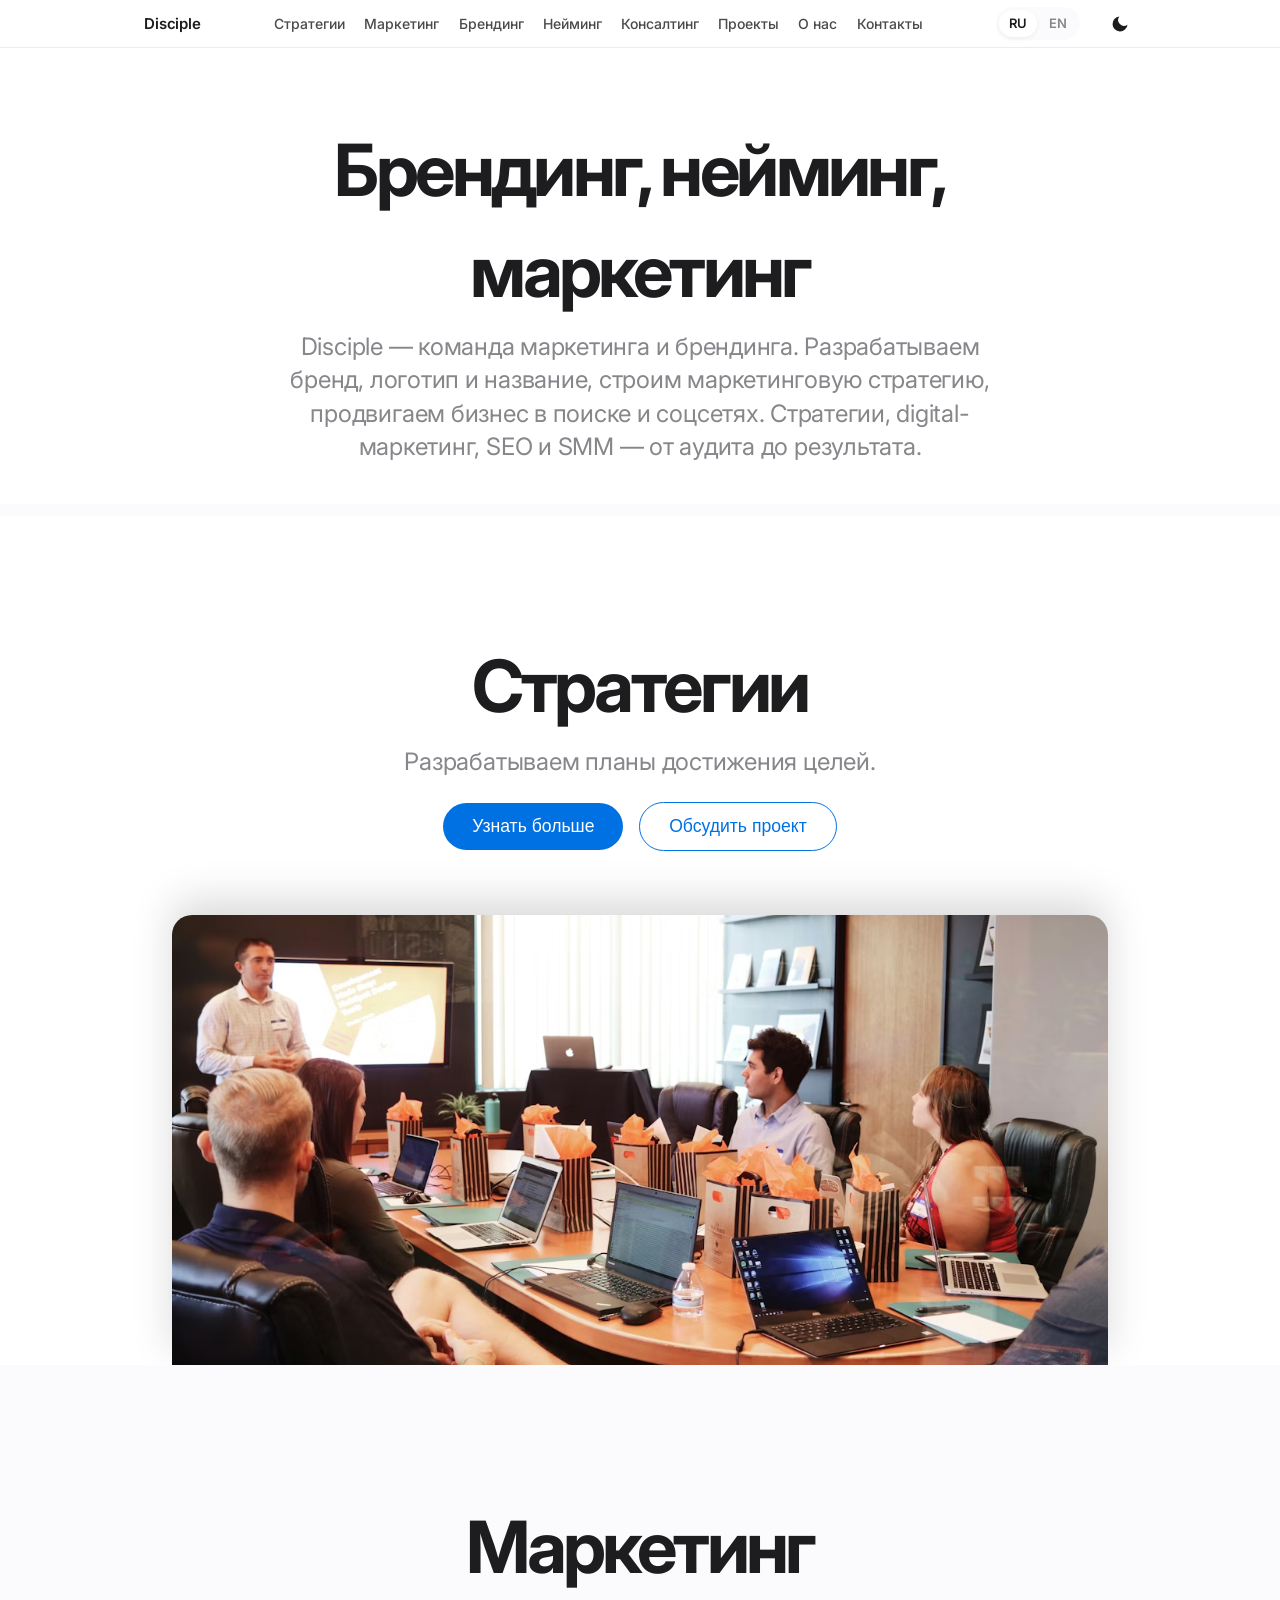
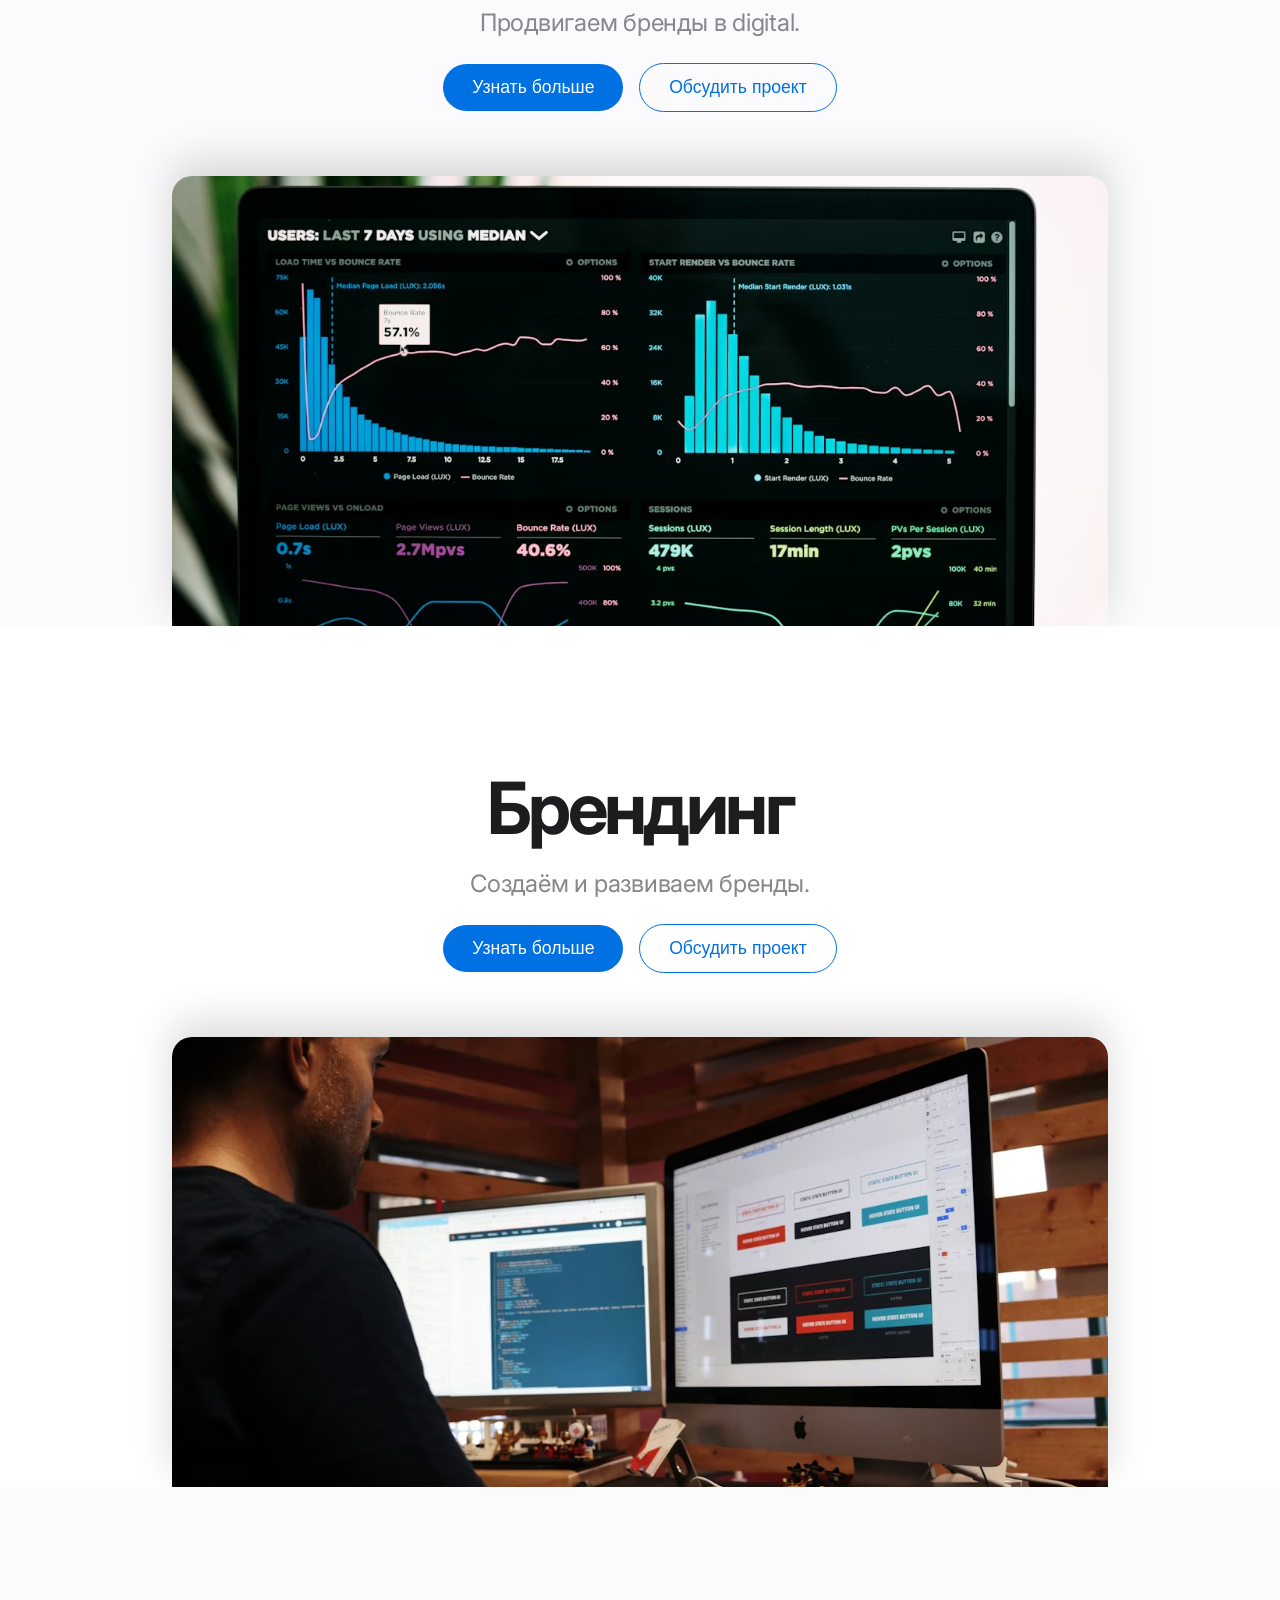
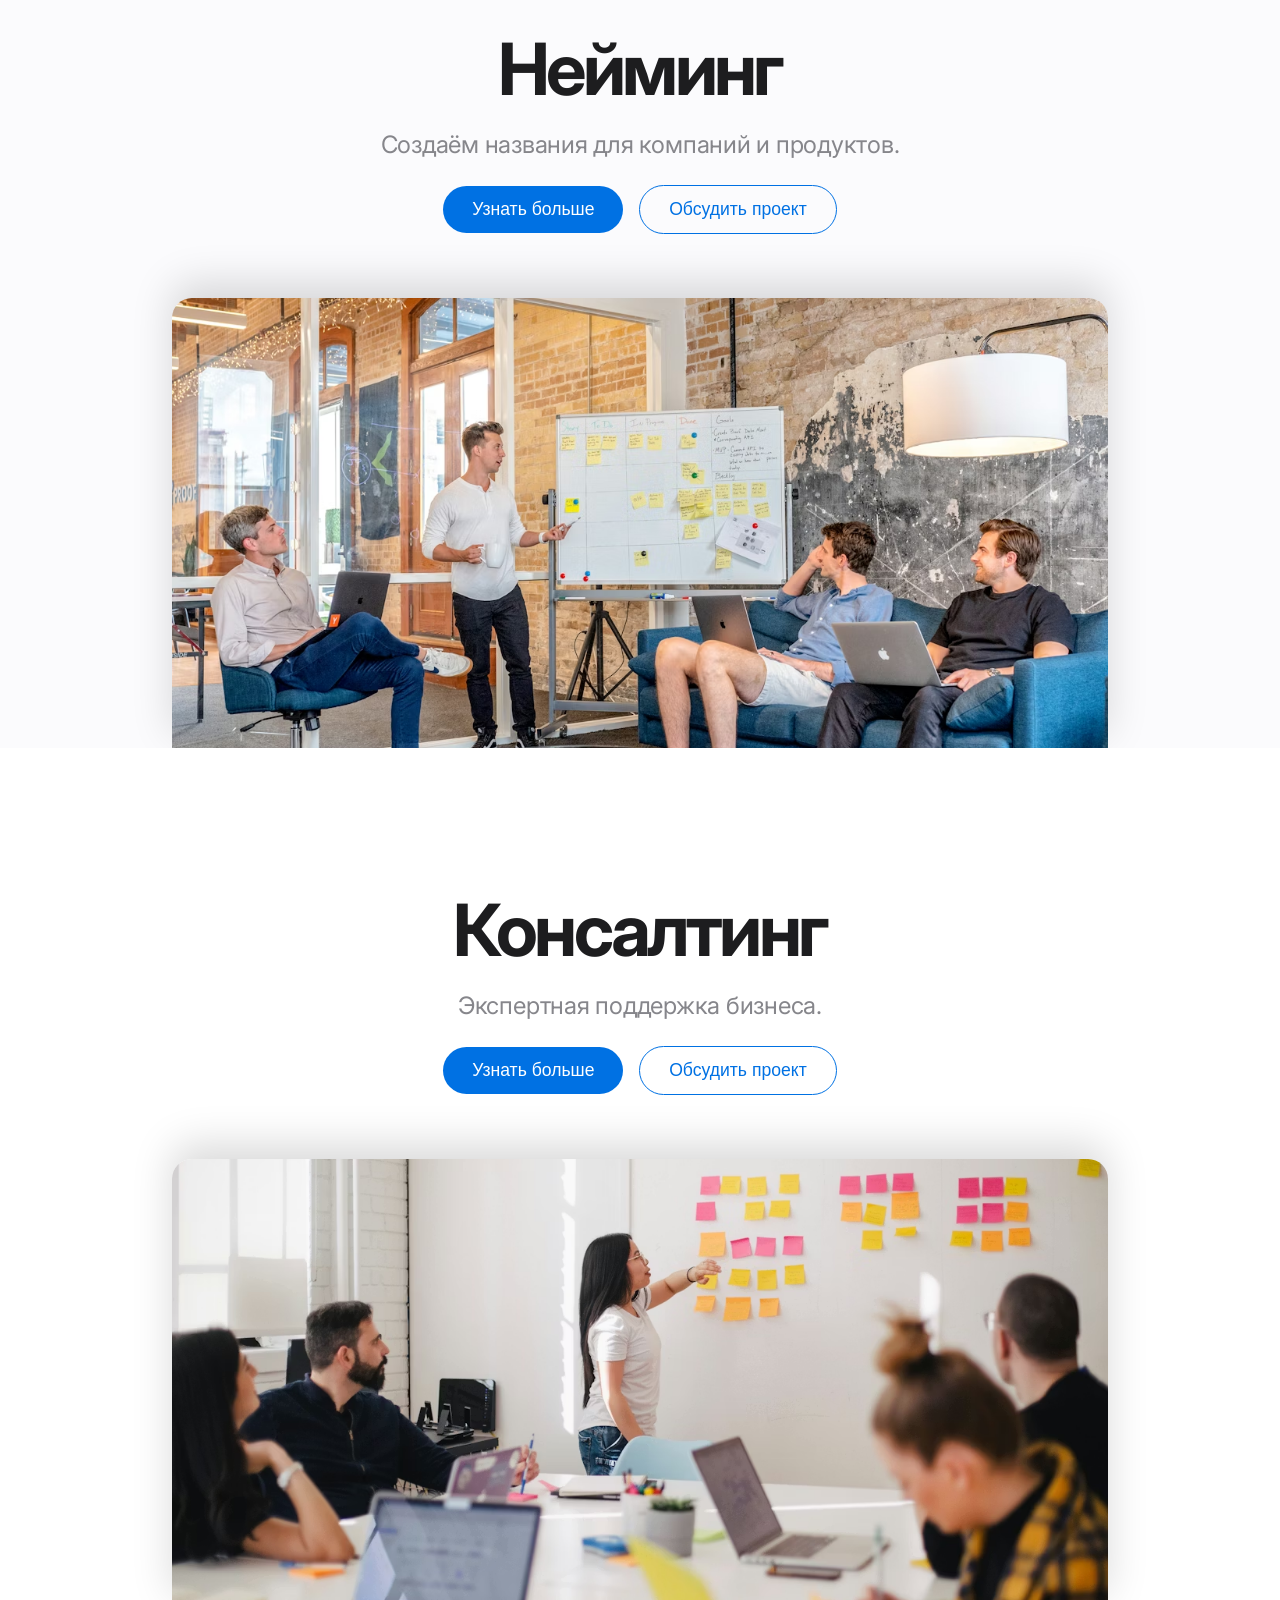
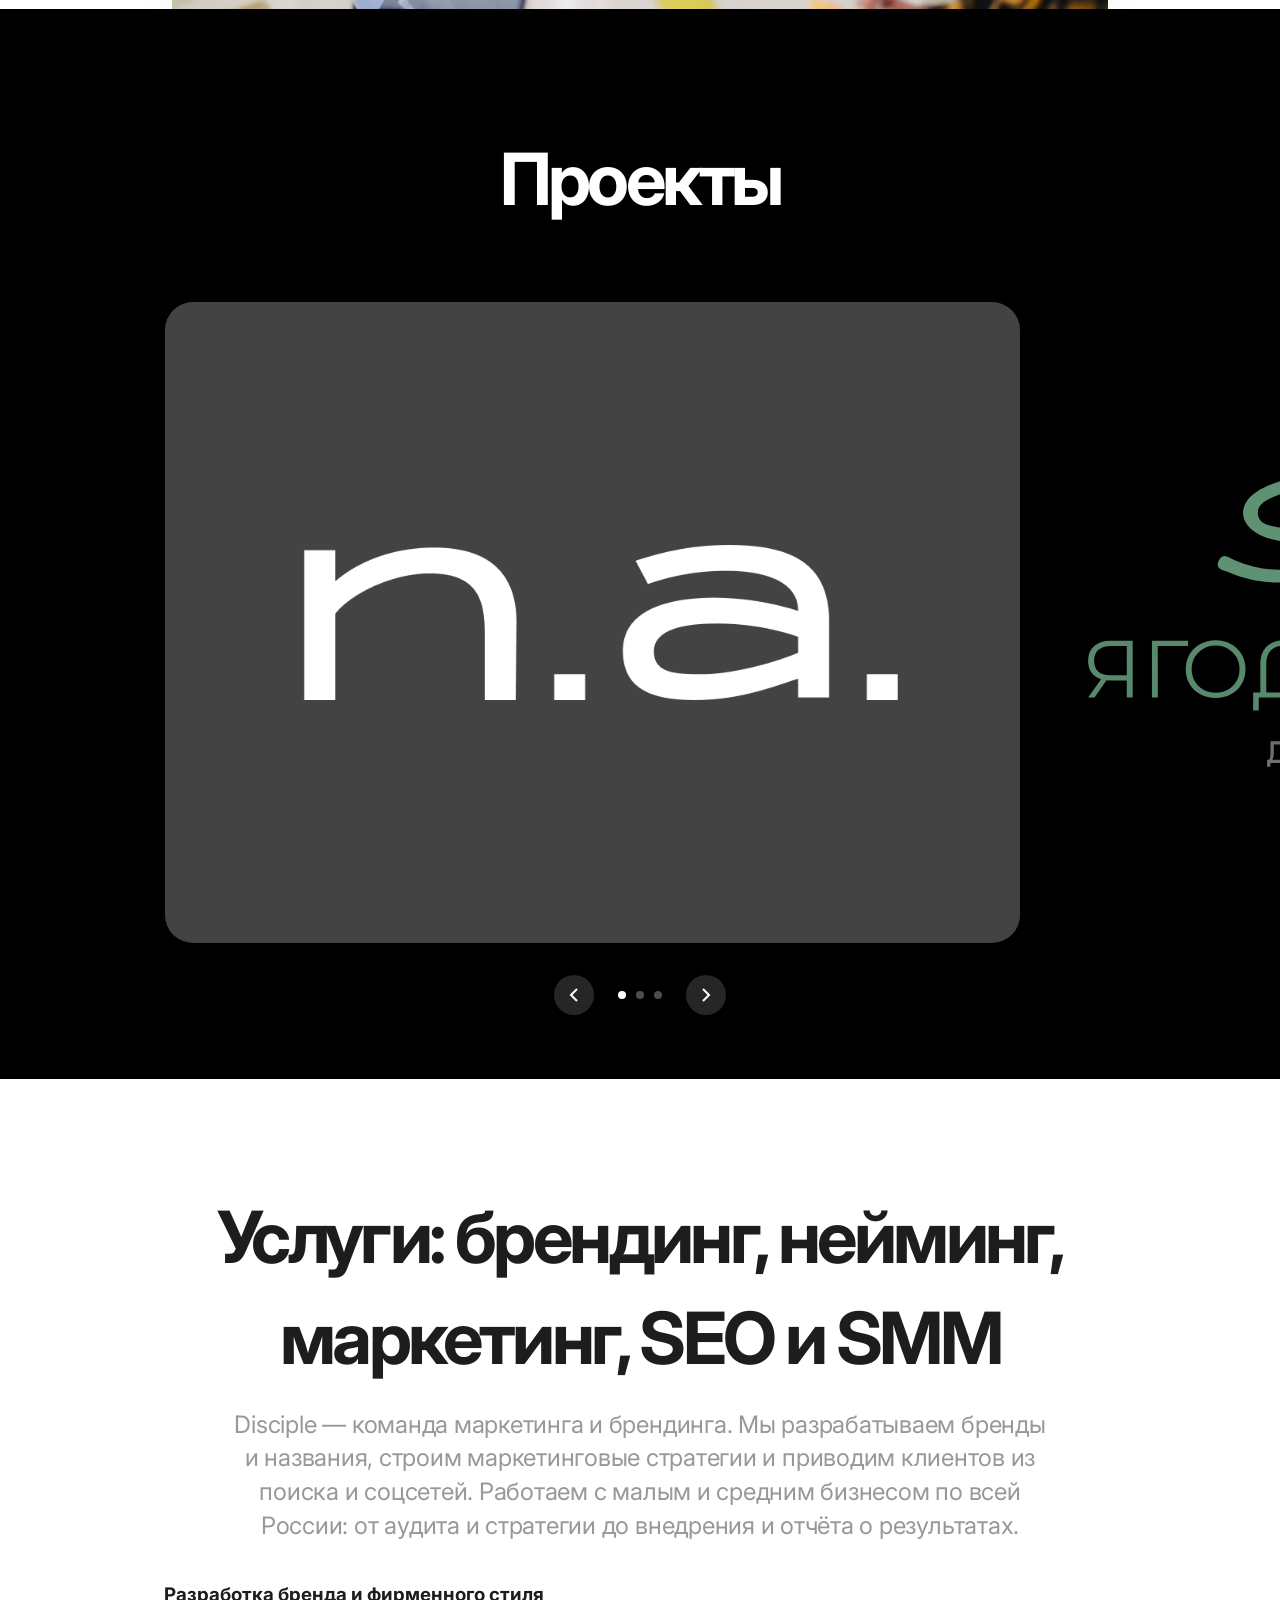
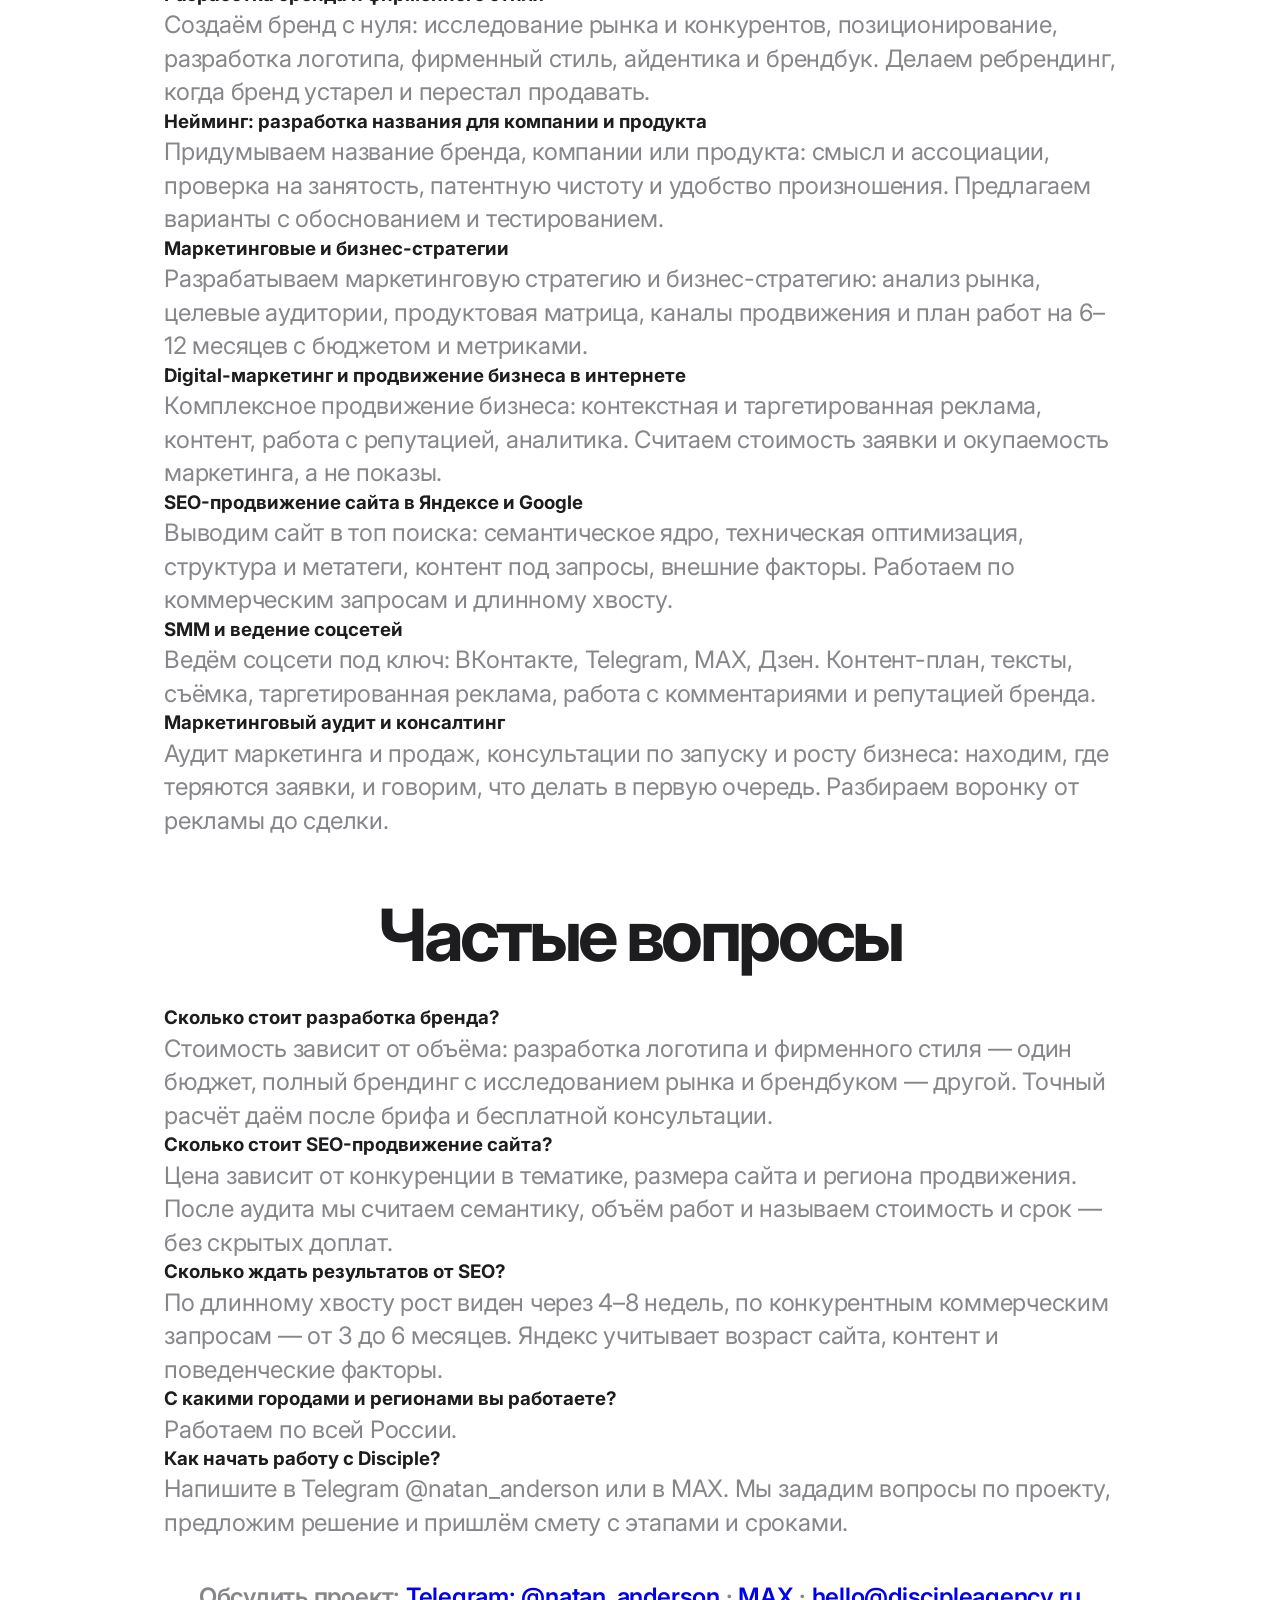
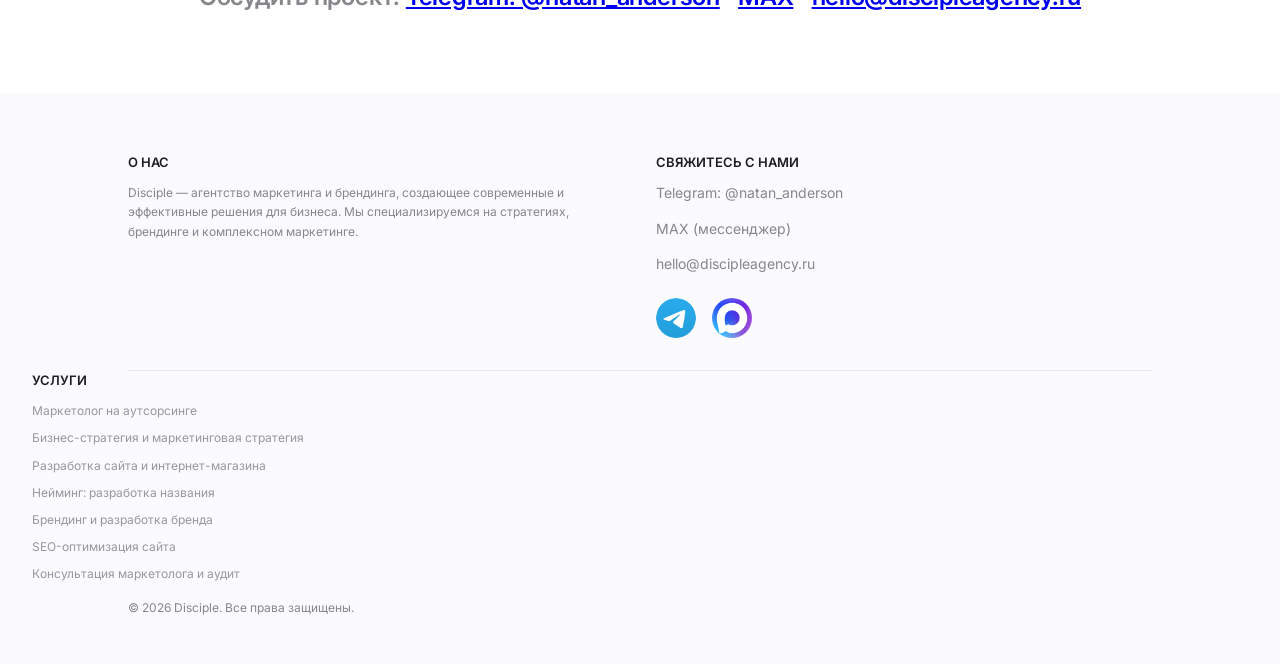
==== commit 300369ed: "Add files via upload" ====
--- a/index.html
+++ b/index.html
@@ -5,7 +5,7 @@
     <meta name="viewport" content="width=device-width, initial-scale=1.0">
     <title>Брендинг, нейминг, маркетинг, SEO и SMM для бизнеса — Disciple</title>
     <meta name="yandex-verification" content="cb17d4595bc90ec0" />
-    <meta name="description" content="Разработка бренда и логотипа, нейминг, маркетинговые стратегии, SEO-продвижение и SMM. Аудит, стратегия и внедрение под ключ для малого и среднего бизнеса. Москва, Красногорск и вся Россия." />
+    <meta name="description" content="Разработка бренда и логотипа, нейминг, маркетинговые стратегии, SEO-продвижение и SMM. Аудит, стратегия и внедрение под ключ для малого и среднего бизнеса. Работаем по всей России." />
     <link rel="canonical" href="https://discipleagency.ru/">
     <link rel="alternate" hreflang="ru" href="https://discipleagency.ru/">
     <link rel="alternate" hreflang="en" href="https://discipleagency.ru/index-en.html">
@@ -15,14 +15,14 @@
     <meta property="og:site_name" content="Disciple">
     <meta property="og:locale" content="ru_RU">
     <meta property="og:title" content="Брендинг, нейминг, маркетинг, SEO и SMM для бизнеса — Disciple">
-    <meta property="og:description" content="Разработка бренда и логотипа, нейминг, маркетинговые стратегии, SEO-продвижение и SMM. Аудит, стратегия и внедрение под ключ для малого и среднего бизнеса. Москва, Красногорск и вся Россия.">
+    <meta property="og:description" content="Разработка бренда и логотипа, нейминг, маркетинговые стратегии, SEO-продвижение и SMM. Аудит, стратегия и внедрение под ключ для малого и среднего бизнеса. Работаем по всей России.">
     <meta property="og:url" content="https://discipleagency.ru/">
     <meta property="og:image" content="https://discipleagency.ru/public/images/og-disciple.png">
     <meta property="og:image:width" content="1200">
     <meta property="og:image:height" content="630">
     <meta name="twitter:card" content="summary_large_image">
     <meta name="twitter:title" content="Брендинг, нейминг, маркетинг, SEO и SMM для бизнеса — Disciple">
-    <meta name="twitter:description" content="Разработка бренда и логотипа, нейминг, маркетинговые стратегии, SEO-продвижение и SMM. Аудит, стратегия и внедрение под ключ для малого и среднего бизнеса. Москва, Красногорск и вся Россия.">
+    <meta name="twitter:description" content="Разработка бренда и логотипа, нейминг, маркетинговые стратегии, SEO-продвижение и SMM. Аудит, стратегия и внедрение под ключ для малого и среднего бизнеса. Работаем по всей России.">
     <meta name="twitter:image" content="https://discipleagency.ru/public/images/og-disciple.png">
     <script type="application/ld+json">
 {
@@ -35,11 +35,7 @@
   "image": "https://discipleagency.ru/public/images/og-disciple.png",
   "description": "Разработка бренда, нейминг, маркетинговые стратегии, SEO-продвижение и SMM для бизнеса.",
   "email": "hello@discipleagency.ru",
-  "telephone": "+7 903 256 99 49",
   "areaServed": [
-    "Москва",
-    "Красногорск",
-    "Московская область",
     "Россия"
   ],
   "address": {
@@ -72,8 +68,6 @@
           "name": "Disciple"
         },
         "areaServed": [
-          "Москва",
-          "Московская область",
           "Россия"
         ]
       }
@@ -89,8 +83,6 @@
           "name": "Disciple"
         },
         "areaServed": [
-          "Москва",
-          "Московская область",
           "Россия"
         ]
       }
@@ -106,8 +98,6 @@
           "name": "Disciple"
         },
         "areaServed": [
-          "Москва",
-          "Московская область",
           "Россия"
         ]
       }
@@ -123,8 +113,6 @@
           "name": "Disciple"
         },
         "areaServed": [
-          "Москва",
-          "Московская область",
           "Россия"
         ]
       }
@@ -140,8 +128,6 @@
           "name": "Disciple"
         },
         "areaServed": [
-          "Москва",
-          "Московская область",
           "Россия"
         ]
       }
@@ -157,8 +143,6 @@
           "name": "Disciple"
         },
         "areaServed": [
-          "Москва",
-          "Московская область",
           "Россия"
         ]
       }
@@ -174,8 +158,6 @@
           "name": "Disciple"
         },
         "areaServed": [
-          "Москва",
-          "Московская область",
           "Россия"
         ]
       }
@@ -225,7 +207,7 @@
       "name": "Как начать работу с Disciple?",
       "acceptedAnswer": {
         "@type": "Answer",
-        "text": "Позвоните по телефону +7 903 256 99 49 или напишите на hello@discipleagency.ru. Мы зададим вопросы по проекту, предложим решение и пришлём смету с этапами и сроками."
+        "text": "Напишите в Telegram @natan_anderson или в MAX. Мы зададим вопросы по проекту, предложим решение и пришлём смету с этапами и сроками."
       }
     }
   ]
@@ -403,7 +385,7 @@
             <p style="max-width:820px;margin:0 auto 2.5rem;text-align:center;opacity:.85;">
                 Disciple — команда маркетинга и брендинга. Мы разрабатываем бренды и названия, строим
                 маркетинговые стратегии и приводим клиентов из поиска и соцсетей. Работаем с малым и средним
-                бизнесом в Москве, Красногорске и по всей России: от аудита и стратегии до внедрения и отчёта о результатах.
+                бизнесом по всей России: от аудита и стратегии до внедрения и отчёта о результатах.
             </p>
                 <h3><a href="brending.html" style="color:inherit;text-decoration:none;">Разработка бренда и фирменного стиля</a></h3>
                 <p>Создаём бренд с нуля: исследование рынка и конкурентов, позиционирование, разработка логотипа, фирменный стиль, айдентика и брендбук. Делаем ребрендинг, когда бренд устарел и перестал продавать.</p>
@@ -429,9 +411,9 @@
                 <h3>С какими городами и регионами вы работаете?</h3>
                 <p>Работаем по всей России.</p>
                 <h3>Как начать работу с Disciple?</h3>
-                <p>Позвоните по телефону +7 903 256 99 49 или напишите на hello@discipleagency.ru. Мы зададим вопросы по проекту, предложим решение и пришлём смету с этапами и сроками.</p>
+                <p>Напишите в Telegram @natan_anderson или в MAX. Мы зададим вопросы по проекту, предложим решение и пришлём смету с этапами и сроками.</p>
             <p style="margin-top:2.5rem;text-align:center;font-weight:600;">
-                Обсудить проект: <a href="tel:+79032569949">+7 903 256 99 49</a> · <a href="mailto:hello@discipleagency.ru">hello@discipleagency.ru</a>
+                Обсудить проект: <a href="https://t.me/natan_anderson">Telegram: @natan_anderson</a> · <a href="https://max.ru/u/f9LHodD0cOK2ohU6UWMUIdOQGYH06No6xibVzCJrrPnC4aJIppUf8dnTX9w">MAX</a> · <a href="mailto:hello@discipleagency.ru">hello@discipleagency.ru</a>
             </p>
         </div>
     </section>
@@ -445,7 +427,7 @@
             <div id="social" class="footer-col" style="text-align: left;">
                 <h4 data-i18n="footer.contact_title">СВЯЖИТЕСЬ С НАМИ</h4>
                 <div class="social-links" style="justify-content: flex-start; align-items: flex-start; display: flex; flex-direction: column; gap: 1rem;">
-                    <a href="tel:+79032569949" class="phone-link">+7 903 256 99 49</a>
+                    <a href="https://t.me/natan_anderson" class="phone-link" target="_blank" rel="noopener">Telegram: @natan_anderson</a><a href="https://max.ru/u/f9LHodD0cOK2ohU6UWMUIdOQGYH06No6xibVzCJrrPnC4aJIppUf8dnTX9w" class="phone-link" target="_blank" rel="noopener">MAX (мессенджер)</a>
                     <a href="mailto:hello@discipleagency.ru">hello@discipleagency.ru</a>
                     <div style="display: flex; gap: 1rem; align-items: center; margin-top: 0.5rem;" class="footer-icons">
                         <a href="https://t.me/natan_anderson" target="_blank" aria-label="Telegram" class="social-icon" style="display:flex; justify-content:center; align-items:center; transition:transform 0.3s; width:40px; height:40px; overflow:hidden; border-radius:50%;"><img src="./public/images/tg.png" alt="Telegram" style="width:100%; height:100%; object-fit:contain;"></a>
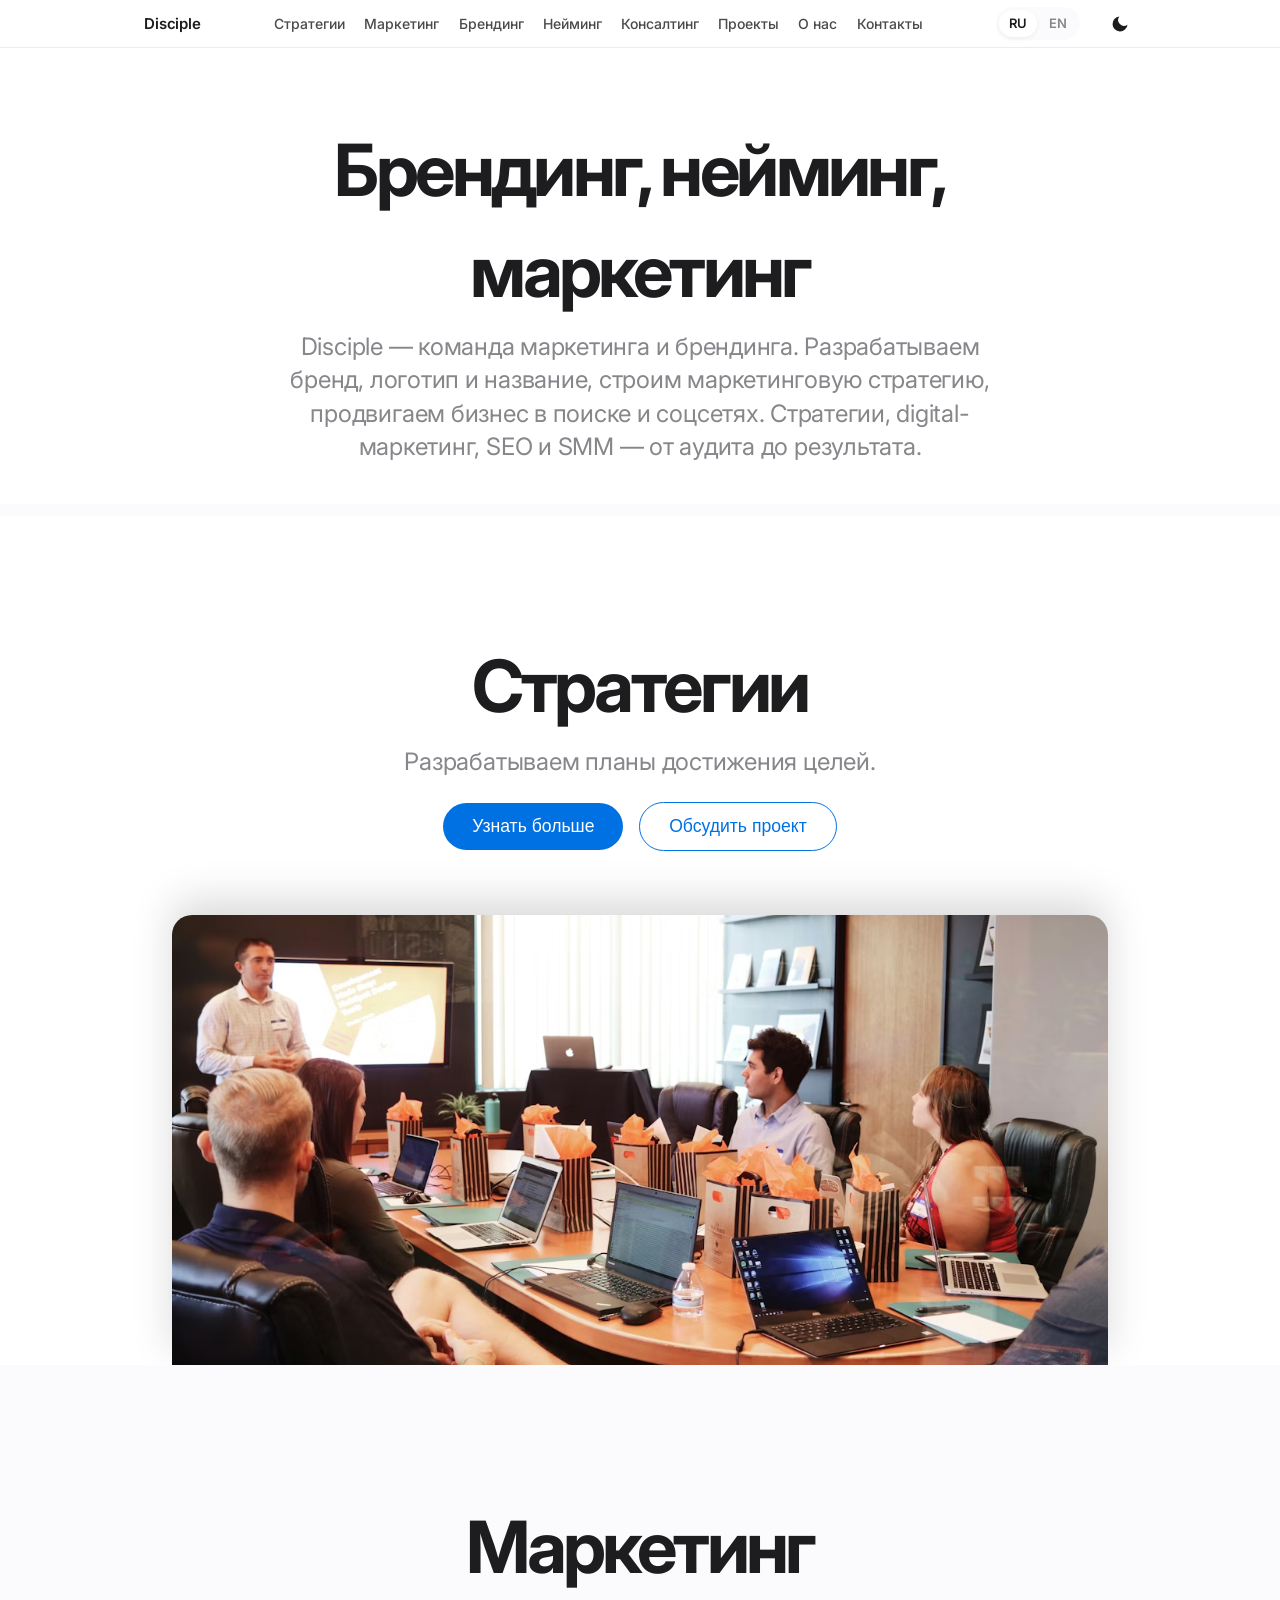
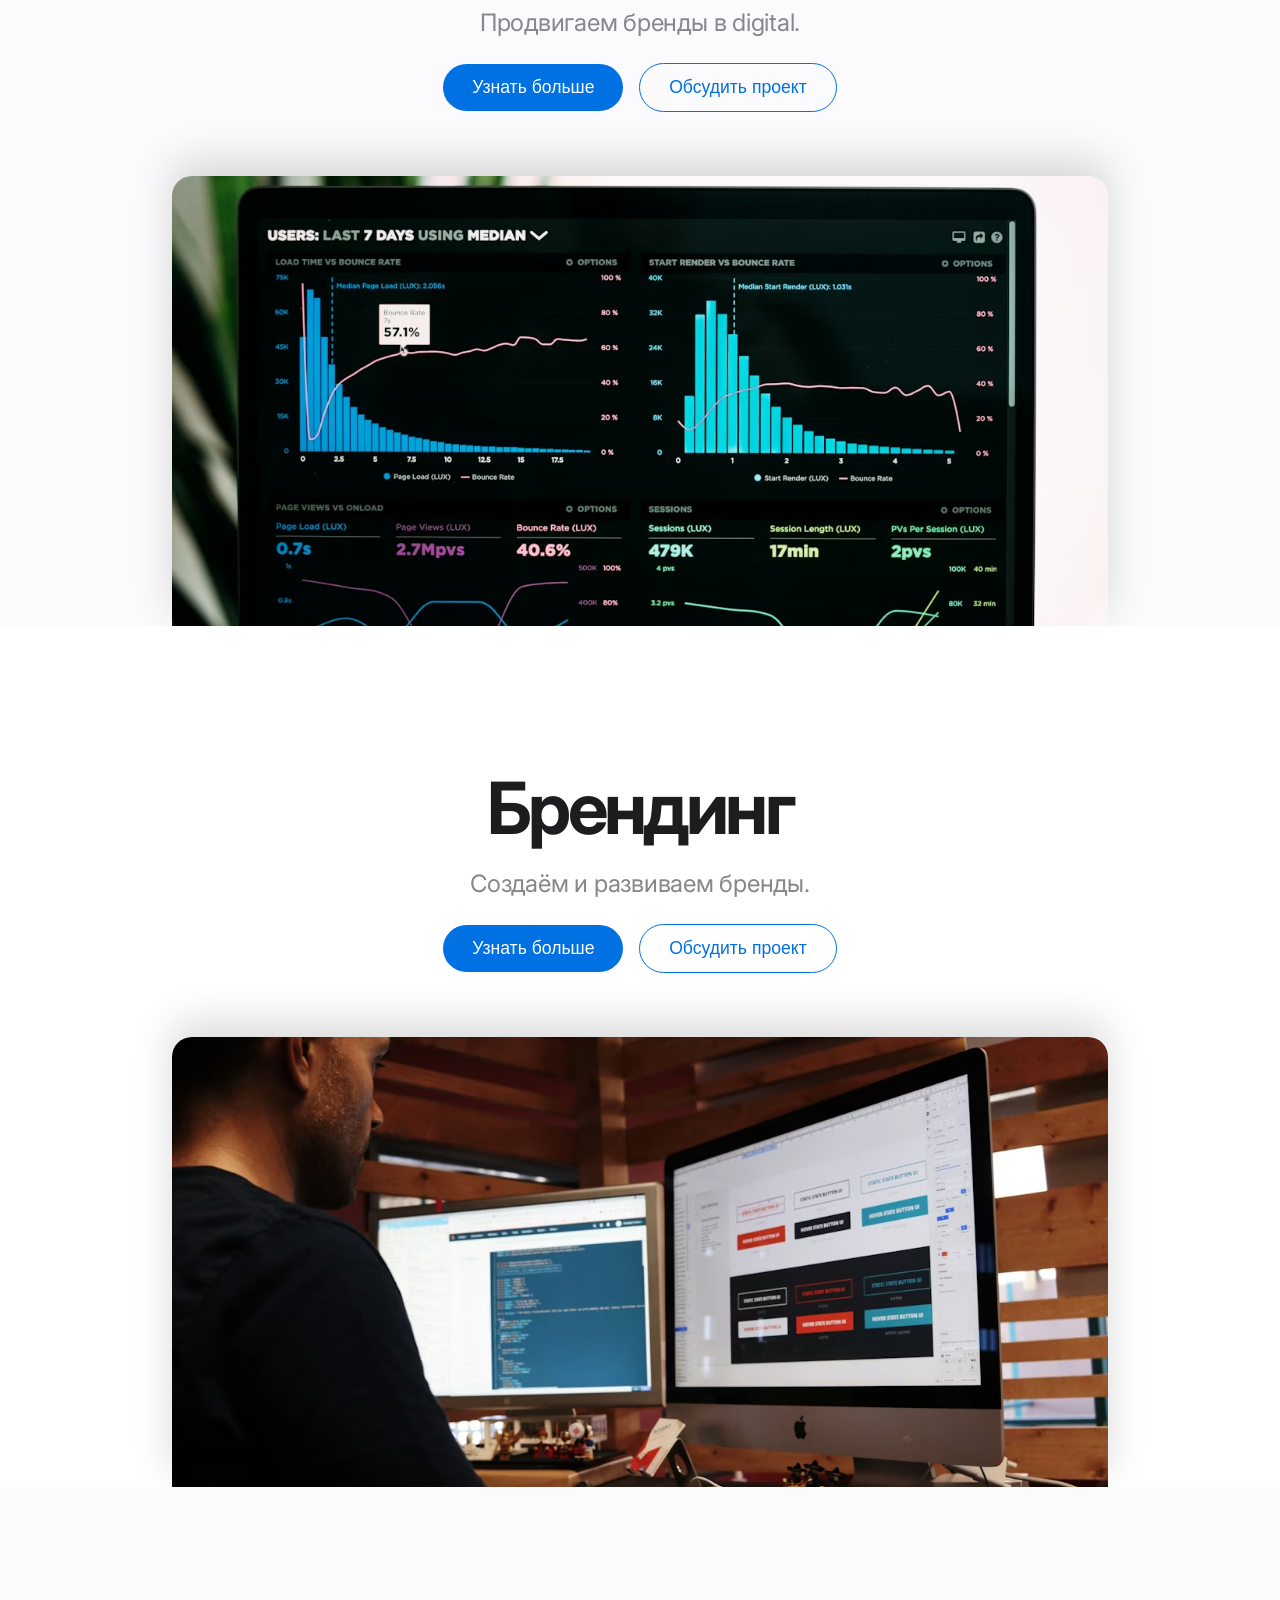
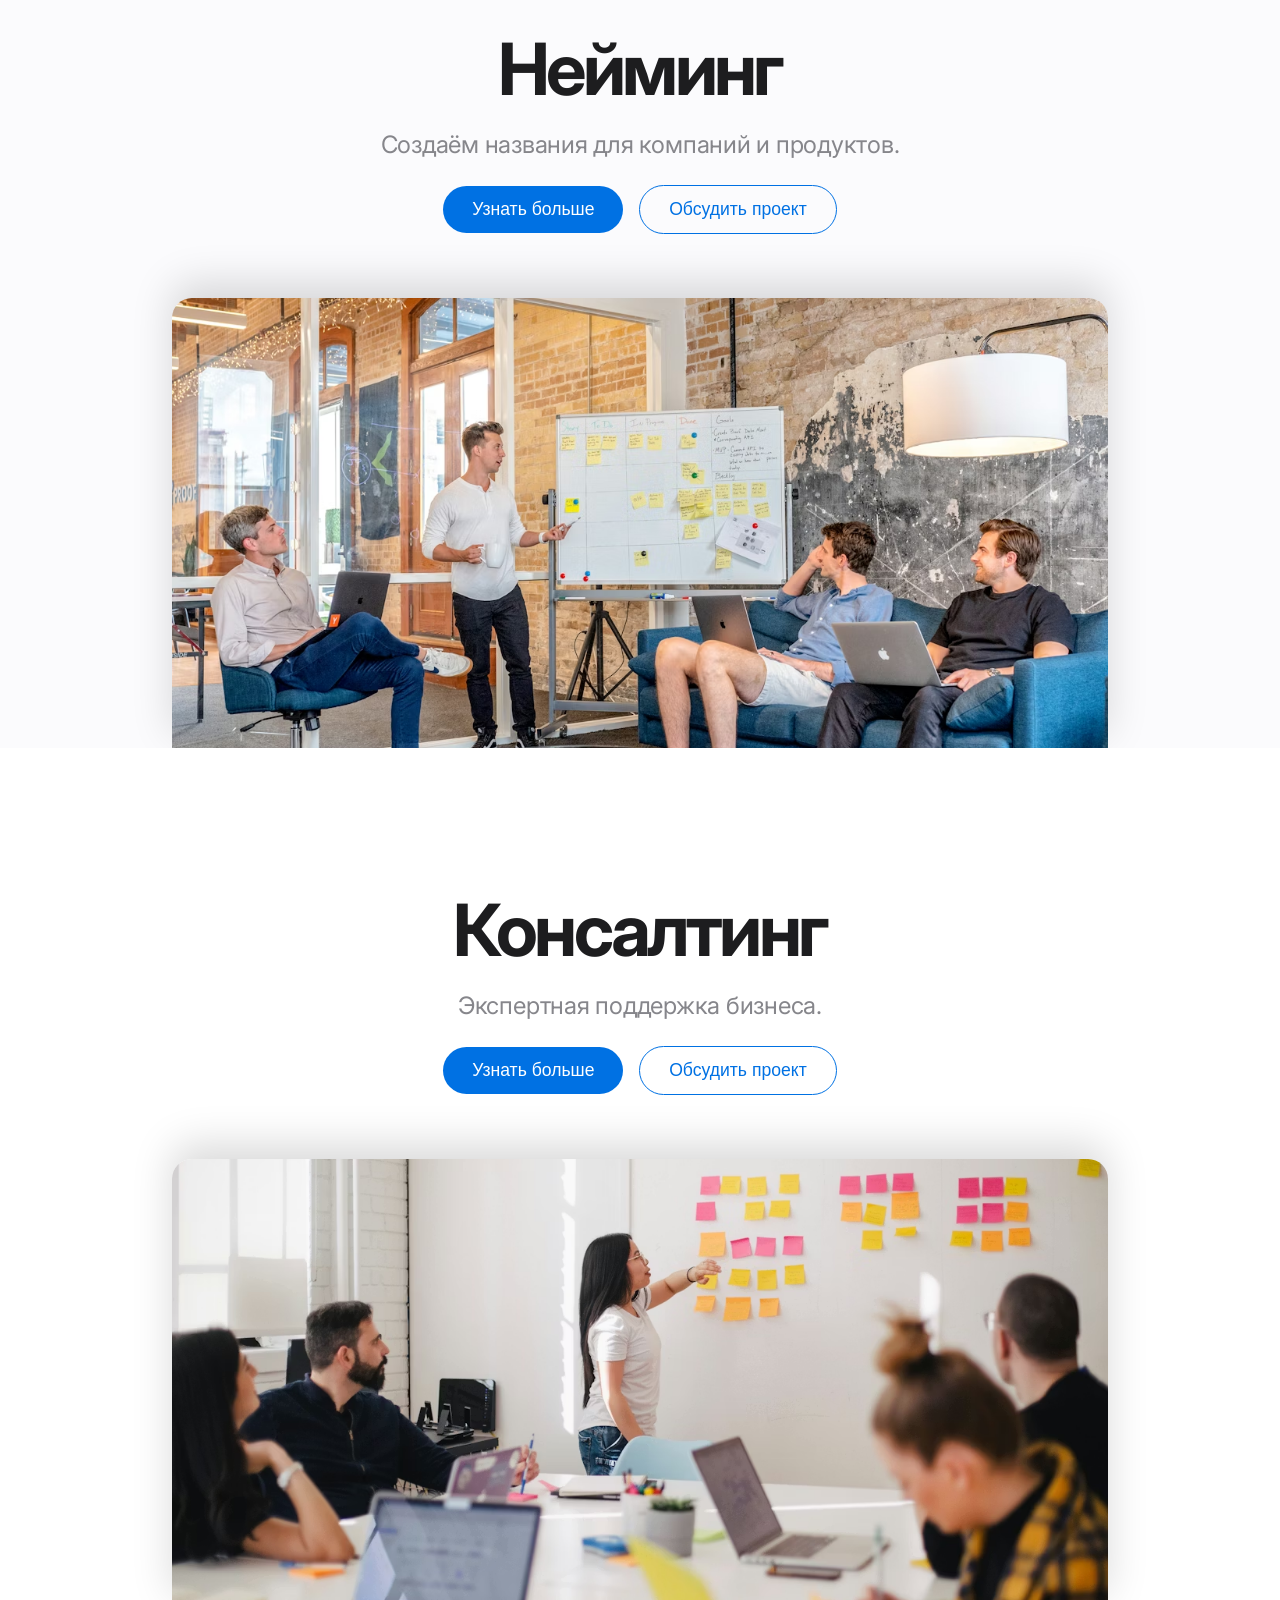
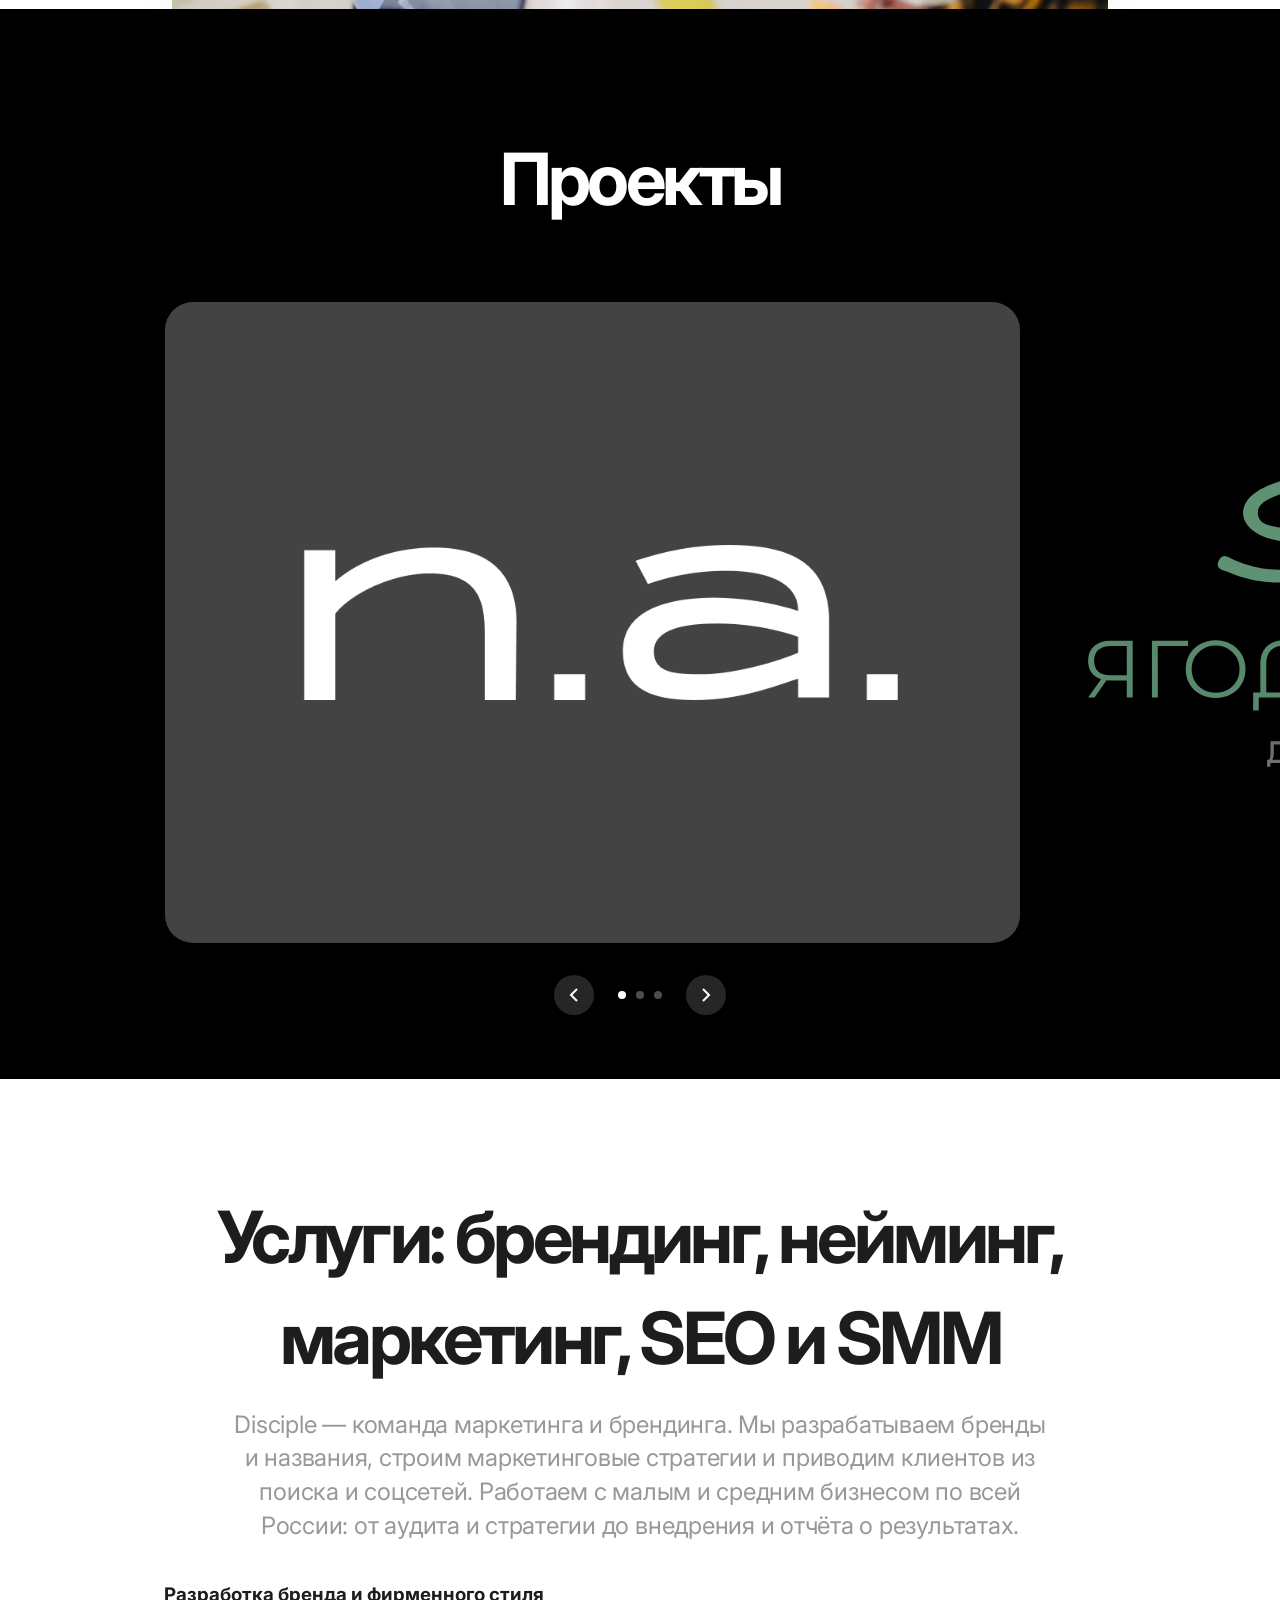
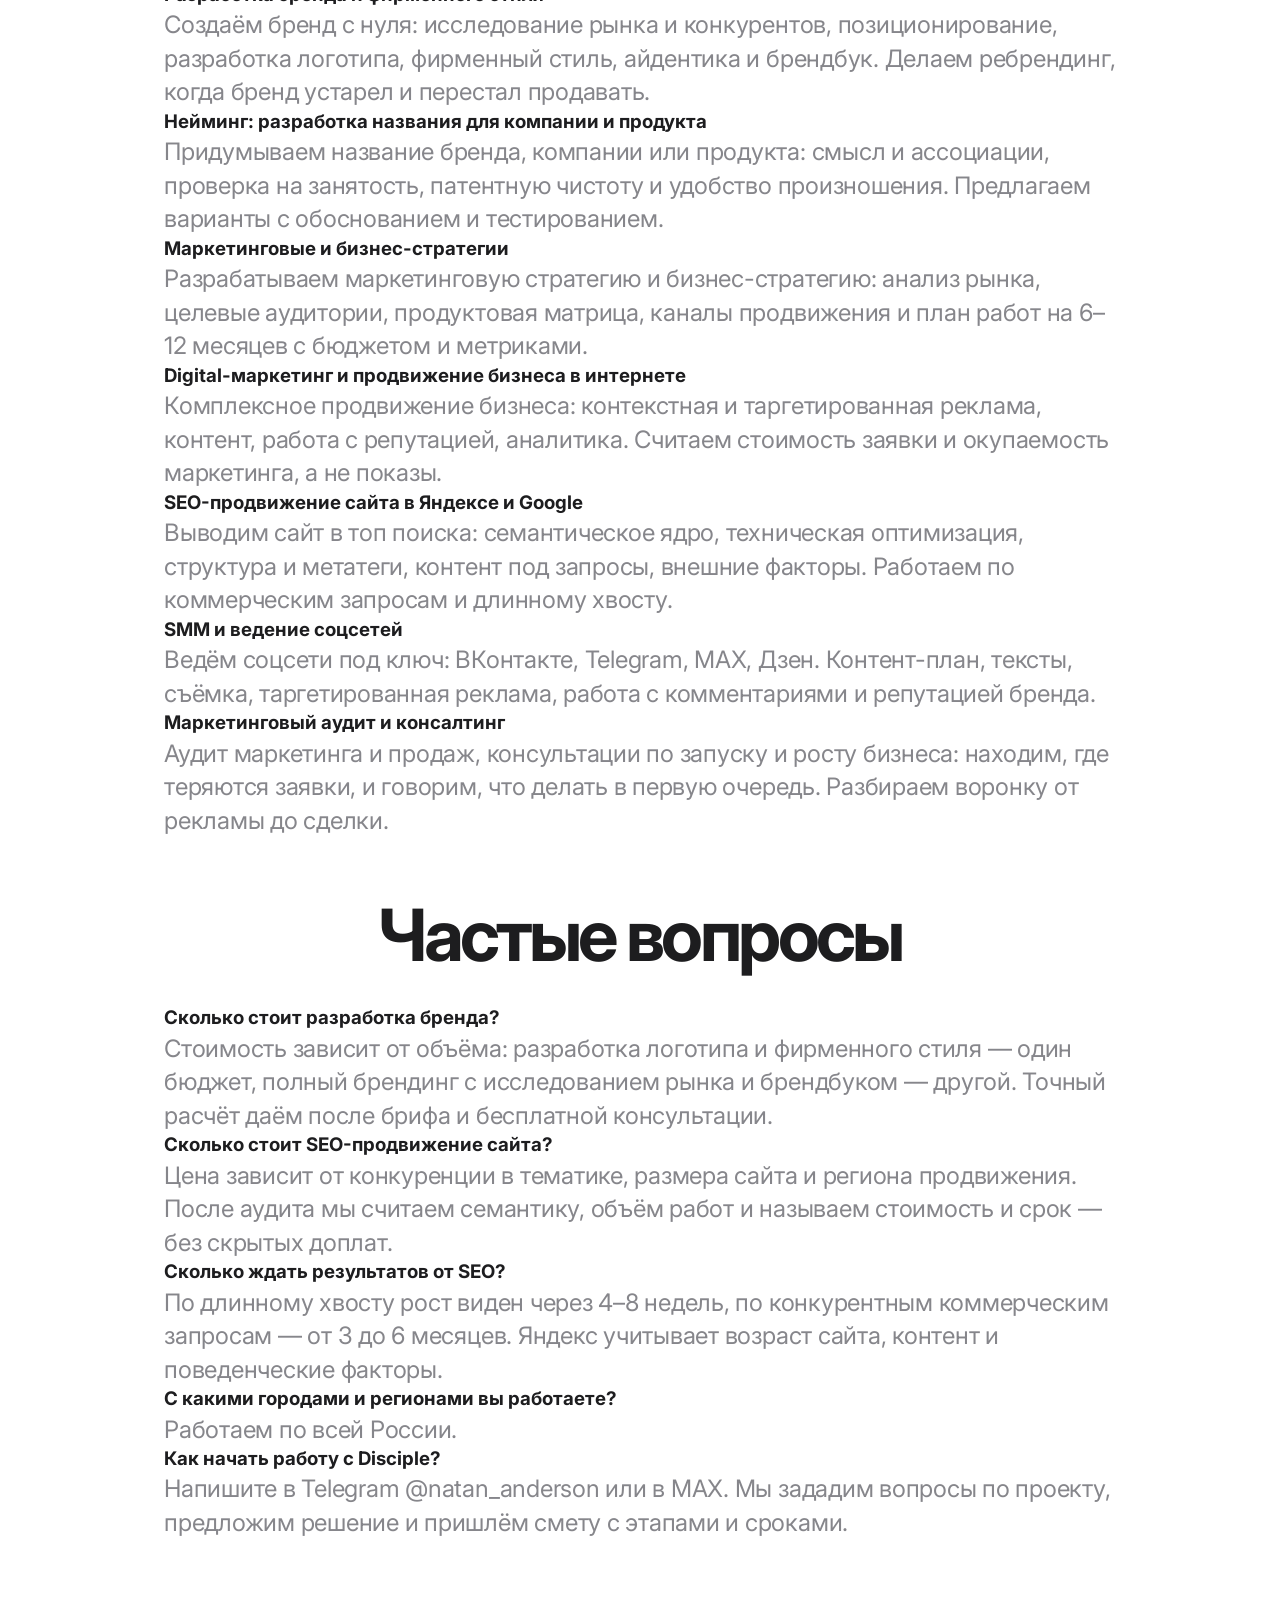
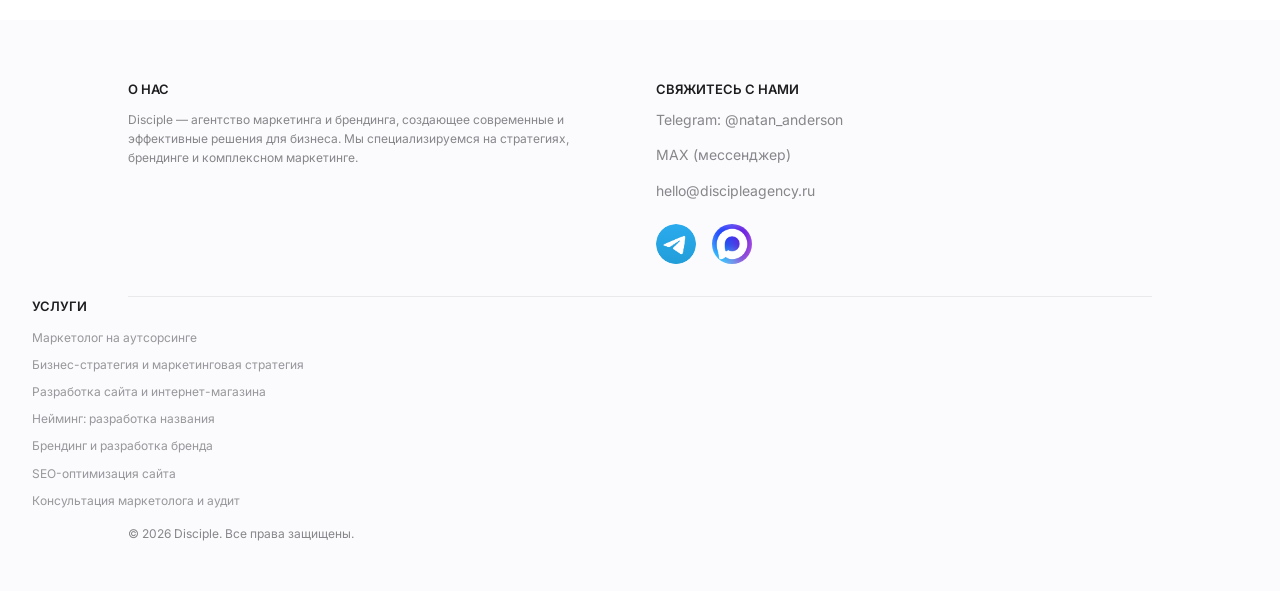
==== commit e37e017c: "Add files via upload" ====
--- a/index.html
+++ b/index.html
@@ -412,9 +412,6 @@
                 <p>Работаем по всей России.</p>
                 <h3>Как начать работу с Disciple?</h3>
                 <p>Напишите в Telegram @natan_anderson или в MAX. Мы зададим вопросы по проекту, предложим решение и пришлём смету с этапами и сроками.</p>
-            <p style="margin-top:2.5rem;text-align:center;font-weight:600;">
-                Обсудить проект: <a href="https://t.me/natan_anderson">Telegram: @natan_anderson</a> · <a href="https://max.ru/u/f9LHodD0cOK2ohU6UWMUIdOQGYH06No6xibVzCJrrPnC4aJIppUf8dnTX9w">MAX</a> · <a href="mailto:hello@discipleagency.ru">hello@discipleagency.ru</a>
-            </p>
         </div>
     </section>
 
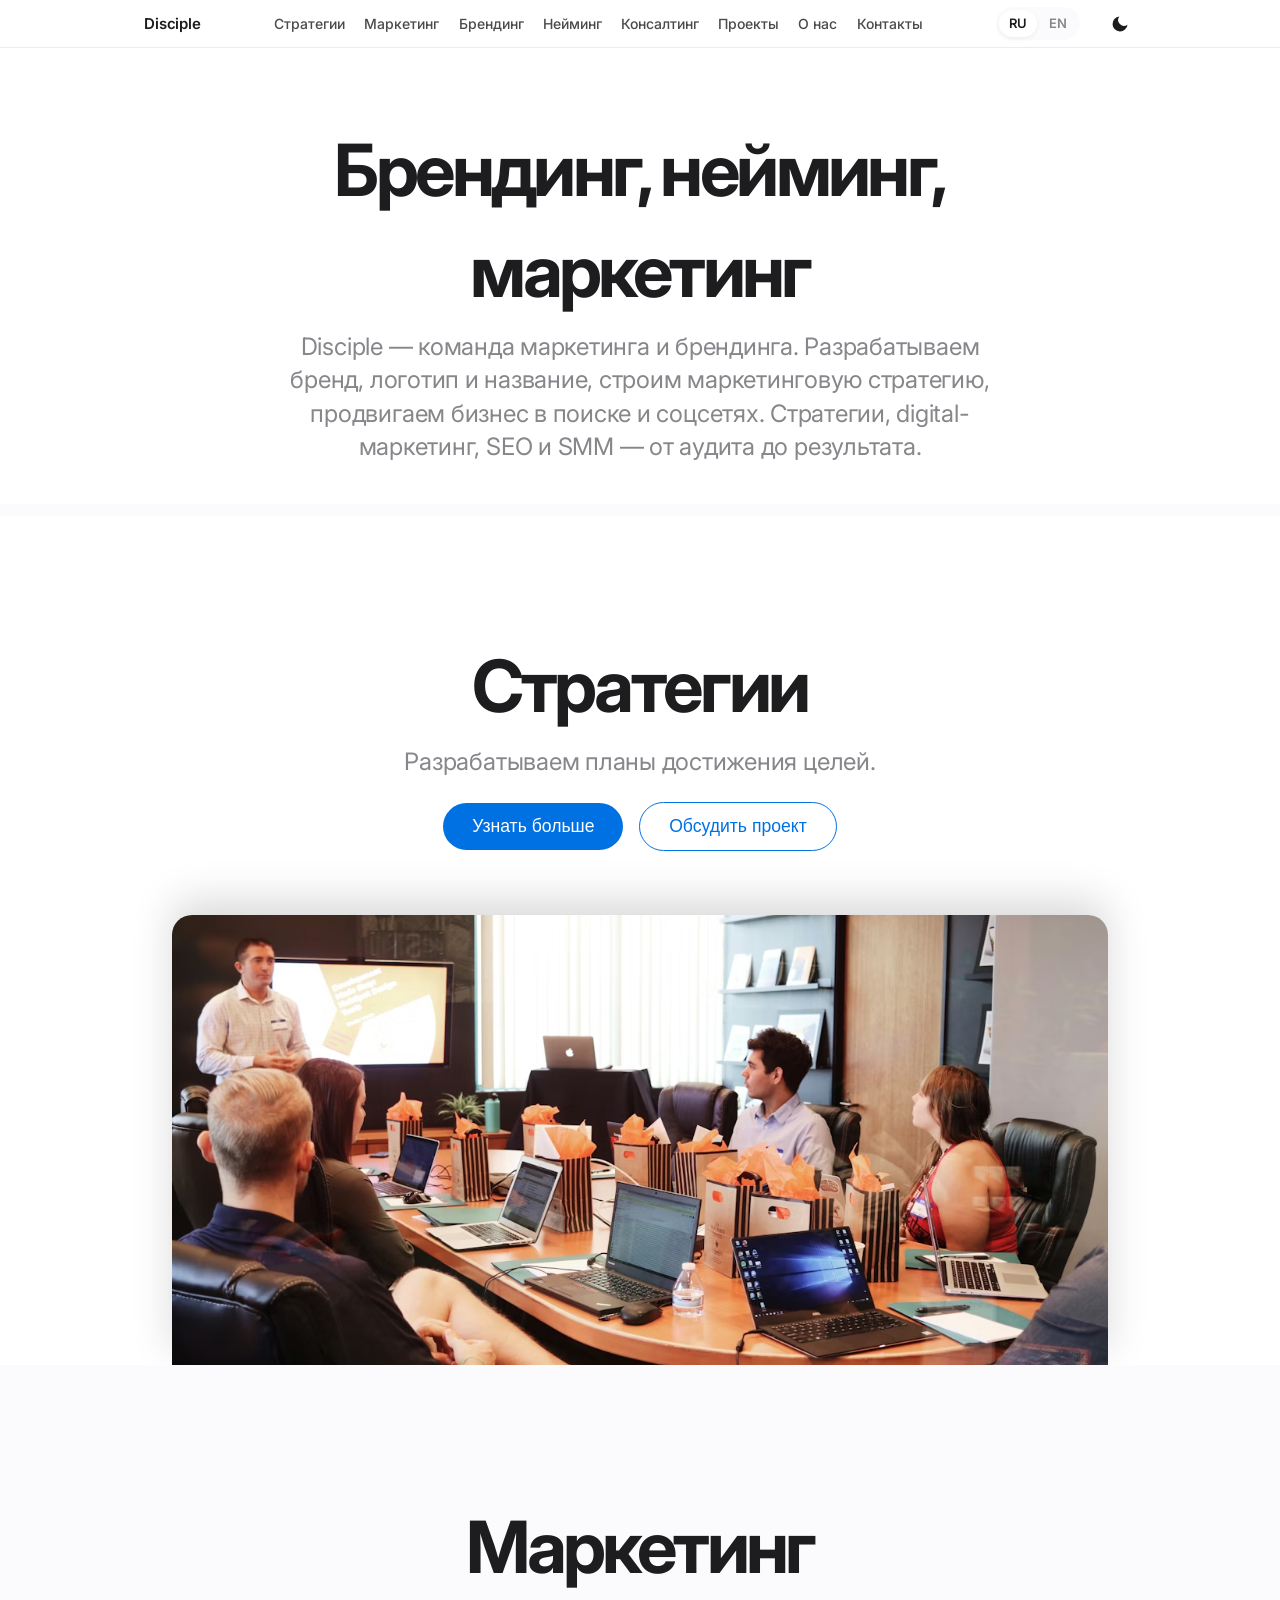
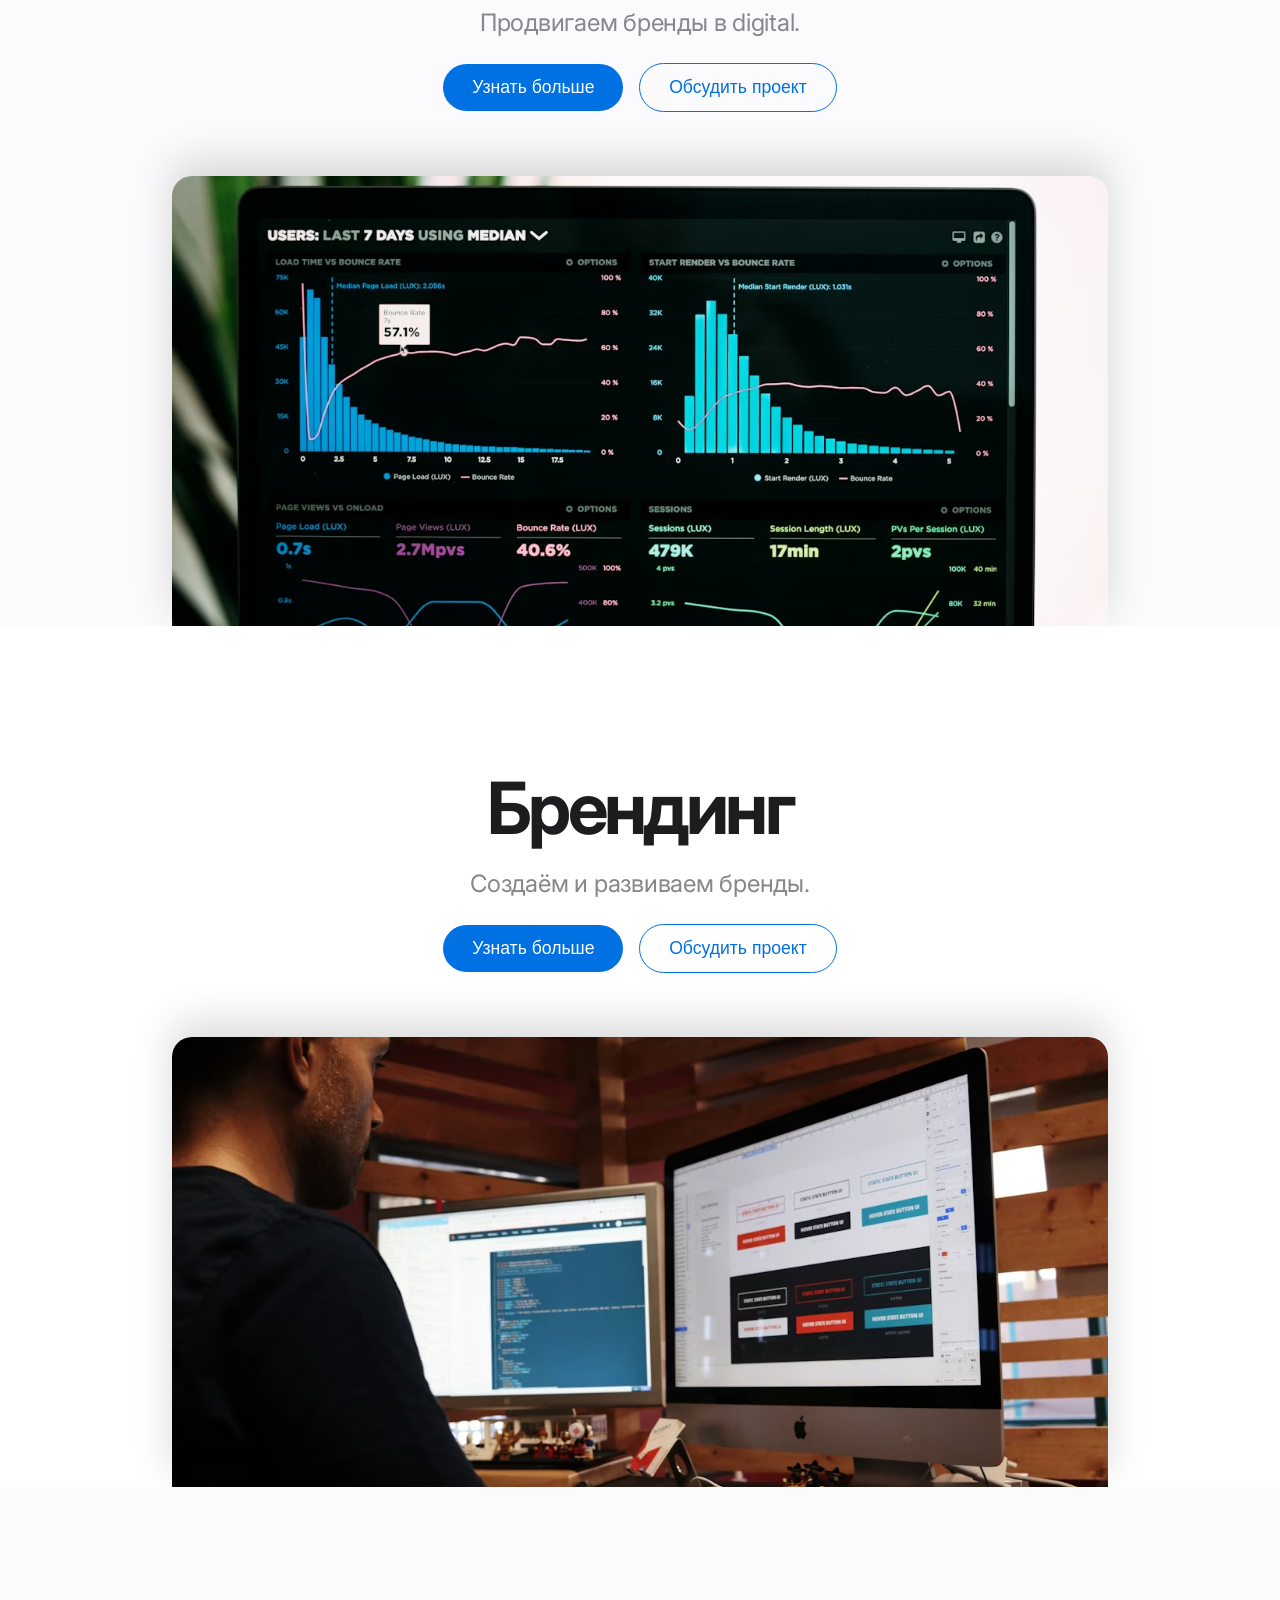
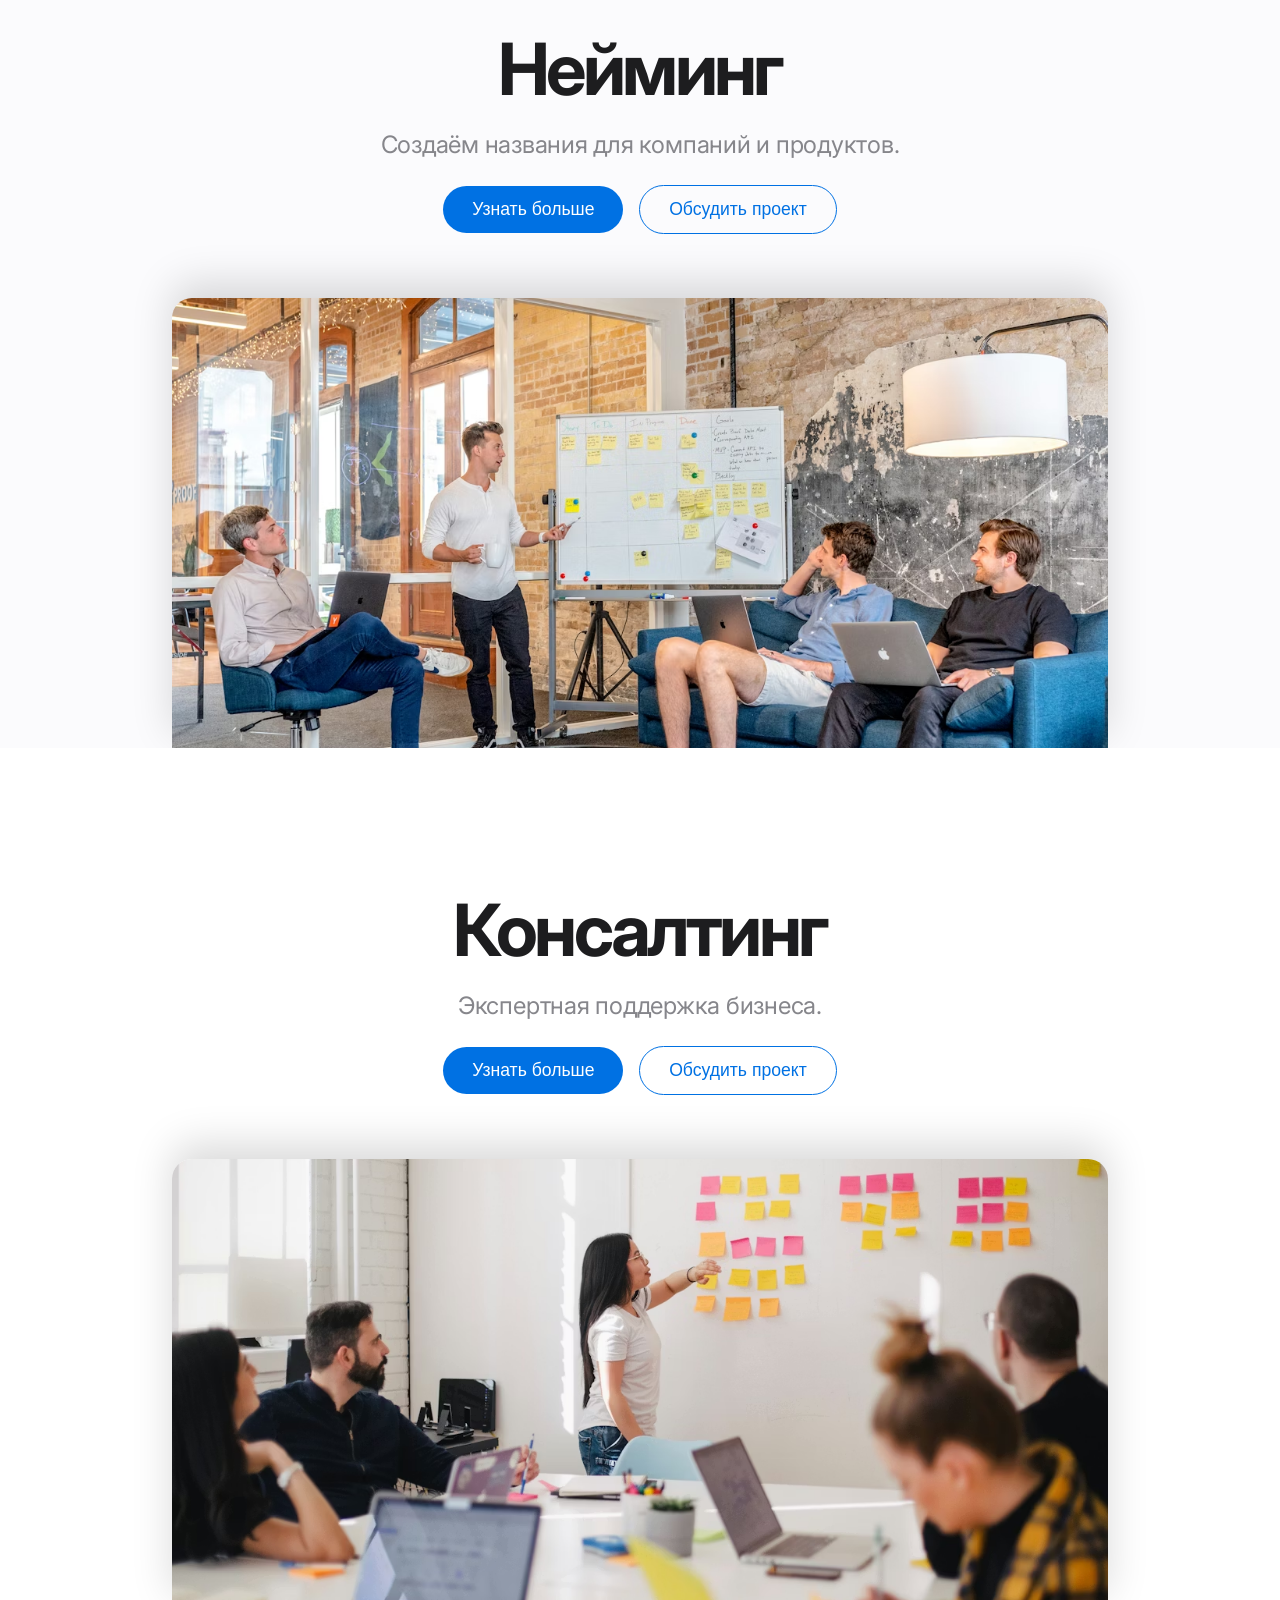
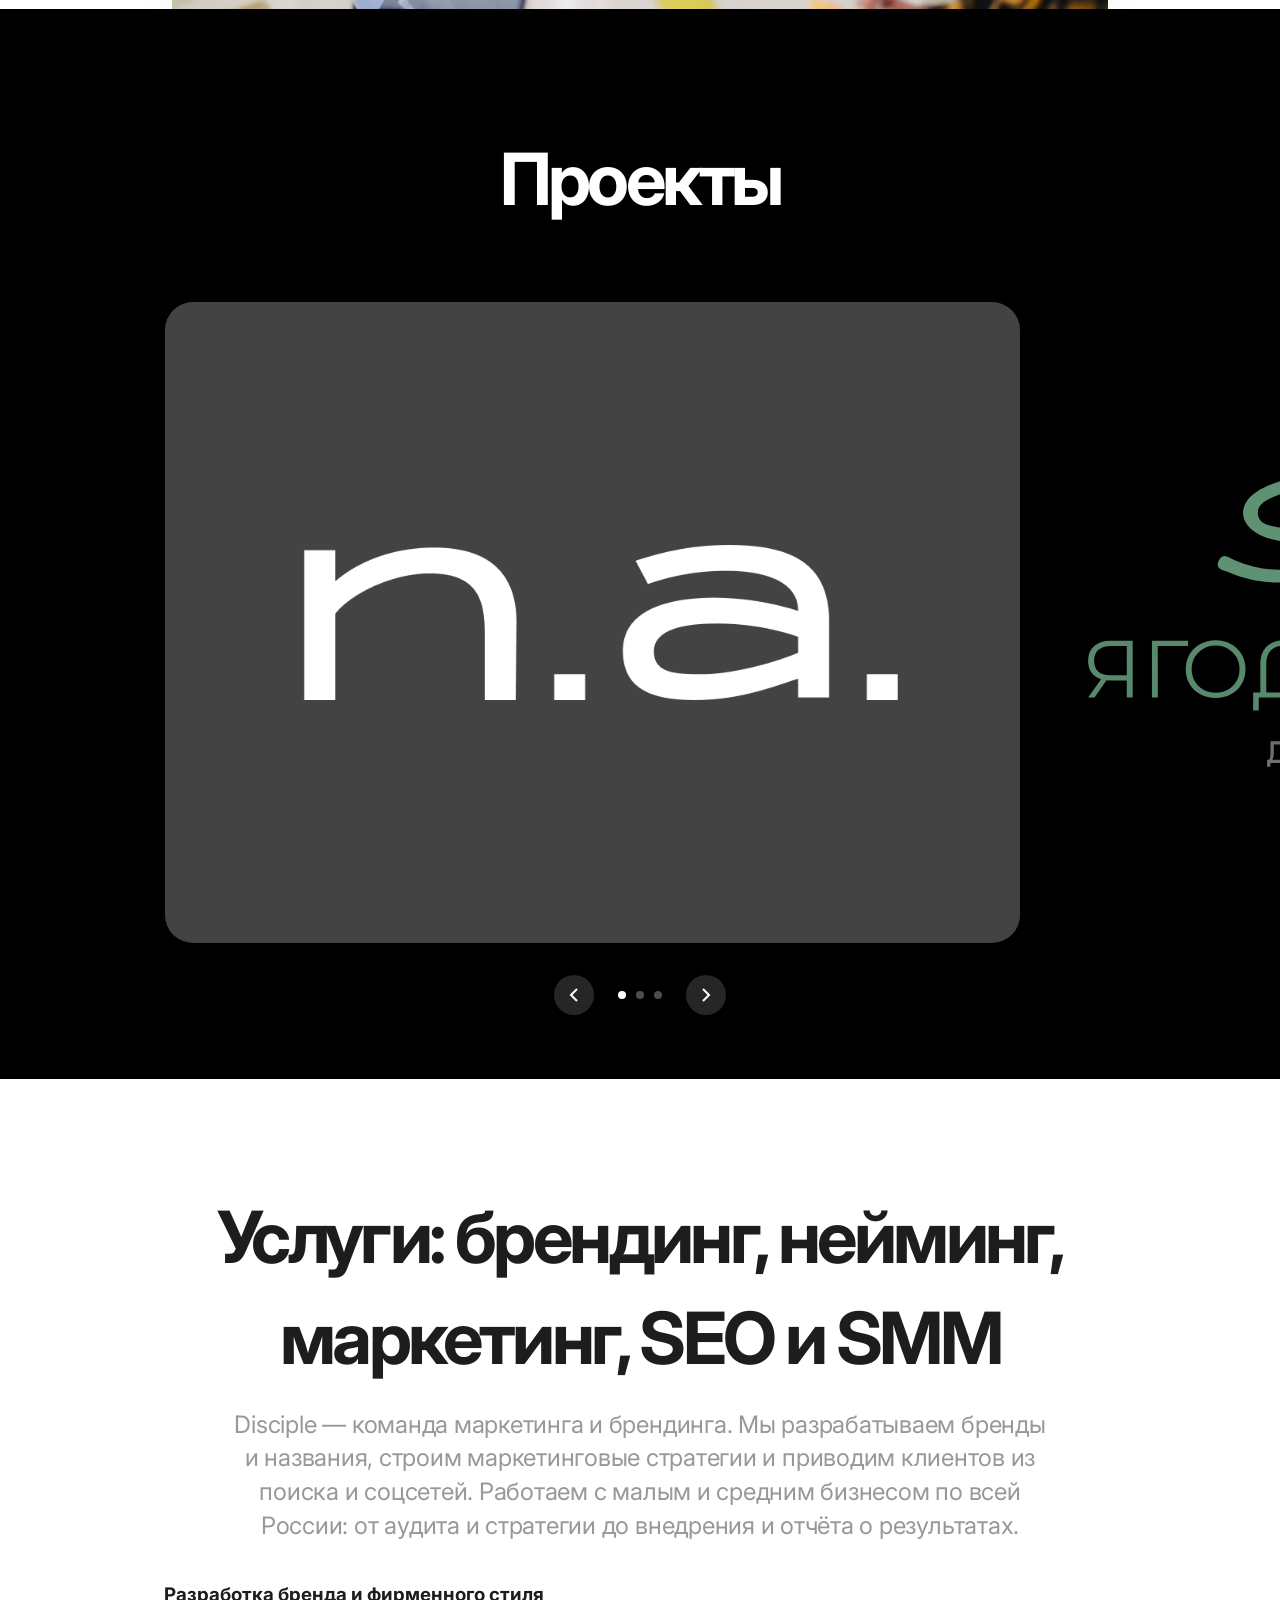
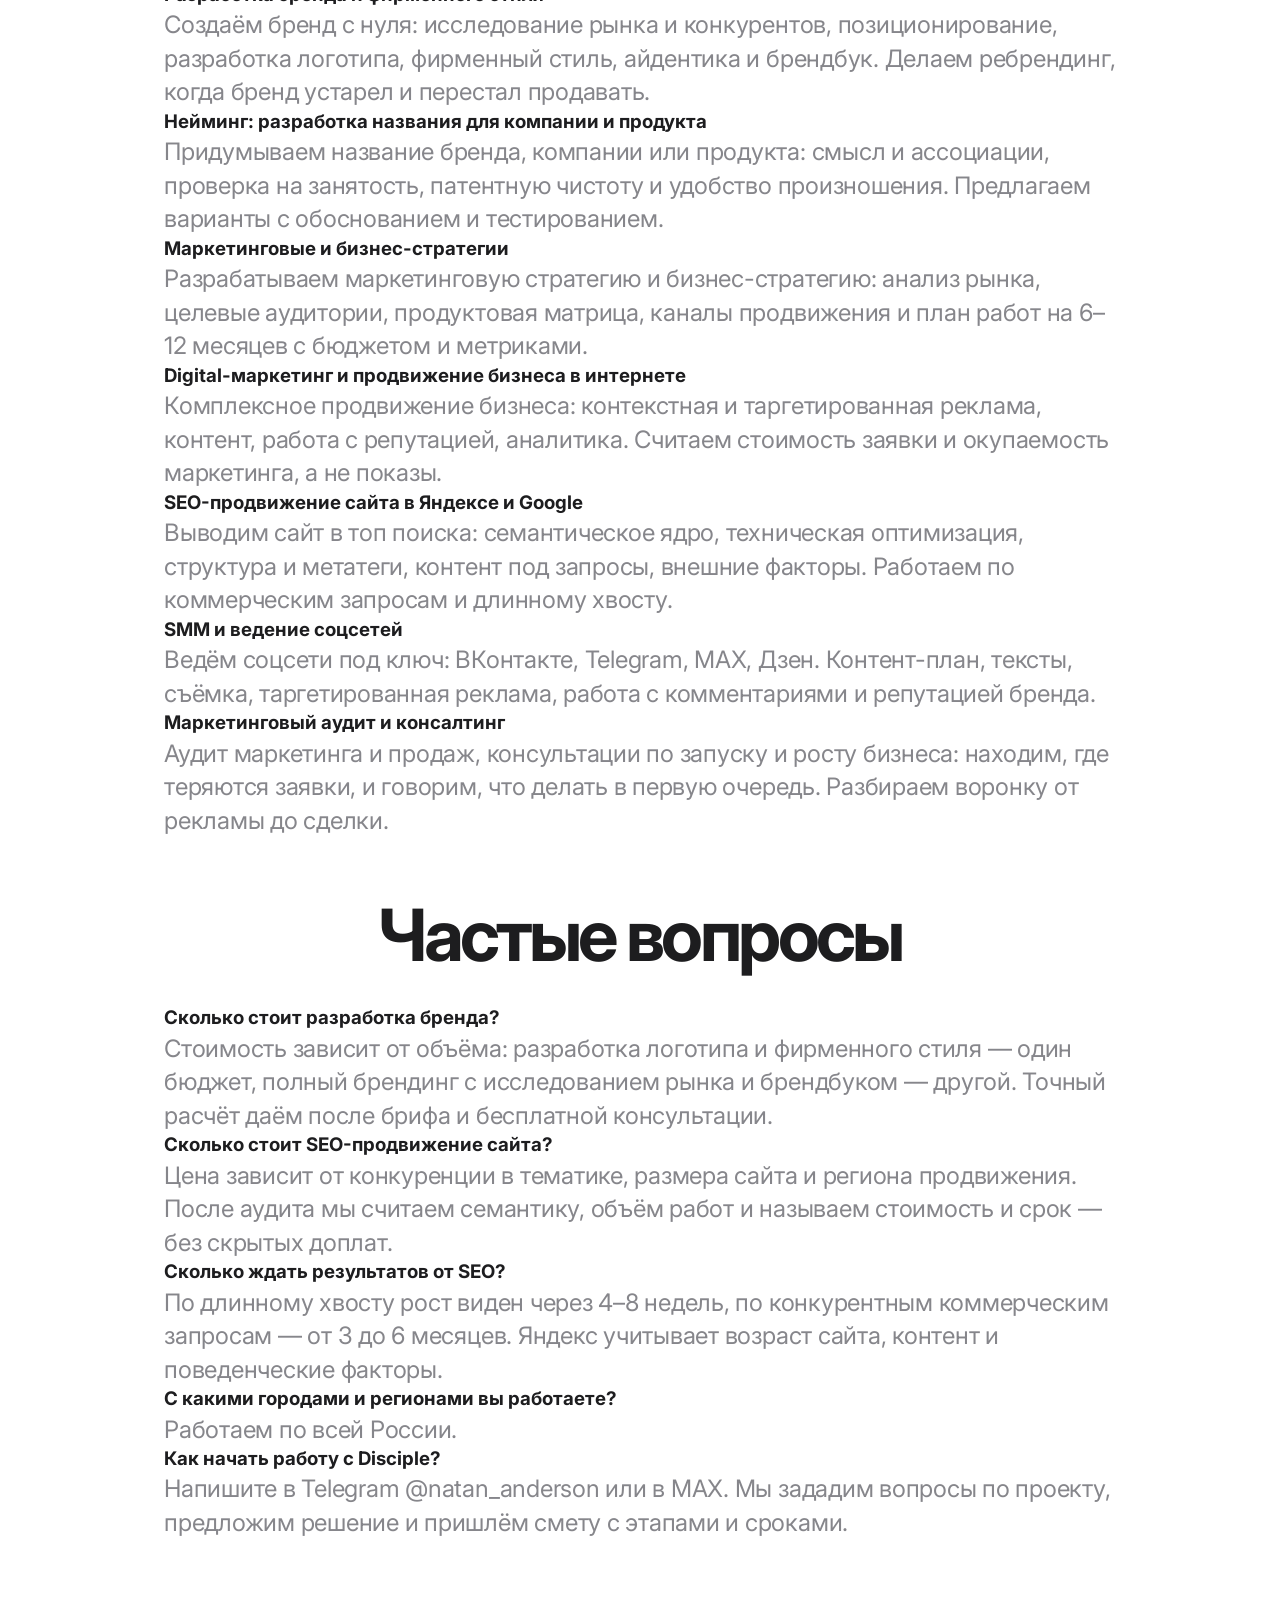
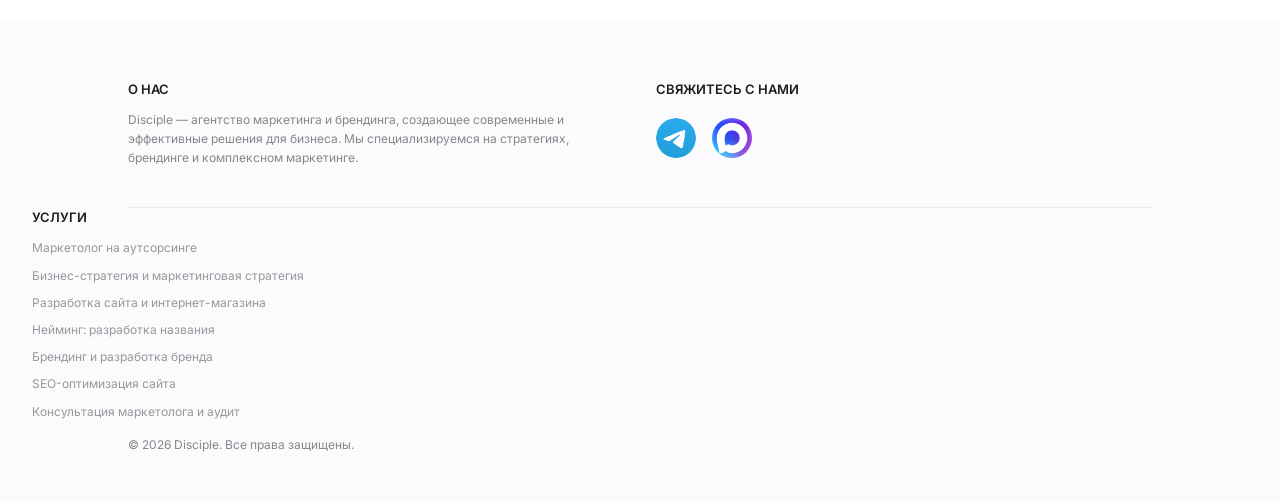
==== commit d6ad8140: "Add files via upload" ====
--- a/index.html
+++ b/index.html
@@ -424,8 +424,7 @@
             <div id="social" class="footer-col" style="text-align: left;">
                 <h4 data-i18n="footer.contact_title">СВЯЖИТЕСЬ С НАМИ</h4>
                 <div class="social-links" style="justify-content: flex-start; align-items: flex-start; display: flex; flex-direction: column; gap: 1rem;">
-                    <a href="https://t.me/natan_anderson" class="phone-link" target="_blank" rel="noopener">Telegram: @natan_anderson</a><a href="https://max.ru/u/f9LHodD0cOK2ohU6UWMUIdOQGYH06No6xibVzCJrrPnC4aJIppUf8dnTX9w" class="phone-link" target="_blank" rel="noopener">MAX (мессенджер)</a>
-                    <a href="mailto:hello@discipleagency.ru">hello@discipleagency.ru</a>
+
                     <div style="display: flex; gap: 1rem; align-items: center; margin-top: 0.5rem;" class="footer-icons">
                         <a href="https://t.me/natan_anderson" target="_blank" aria-label="Telegram" class="social-icon" style="display:flex; justify-content:center; align-items:center; transition:transform 0.3s; width:40px; height:40px; overflow:hidden; border-radius:50%;"><img src="./public/images/tg.png" alt="Telegram" style="width:100%; height:100%; object-fit:contain;"></a>
                         <a href="https://max.ru/u/f9LHodD0cOK2ohU6UWMUIdOQGYH06No6xibVzCJrrPnC4aJIppUf8dnTX9w" target="_blank" aria-label="MAKS" class="social-icon" style="display:flex; justify-content:center; align-items:center; transition:transform 0.3s; width:40px; height:40px; overflow:hidden; border-radius:50%;"><img src="./public/images/max.png" alt="MAX" style="width:100%; height:100%; object-fit:contain;"></a>
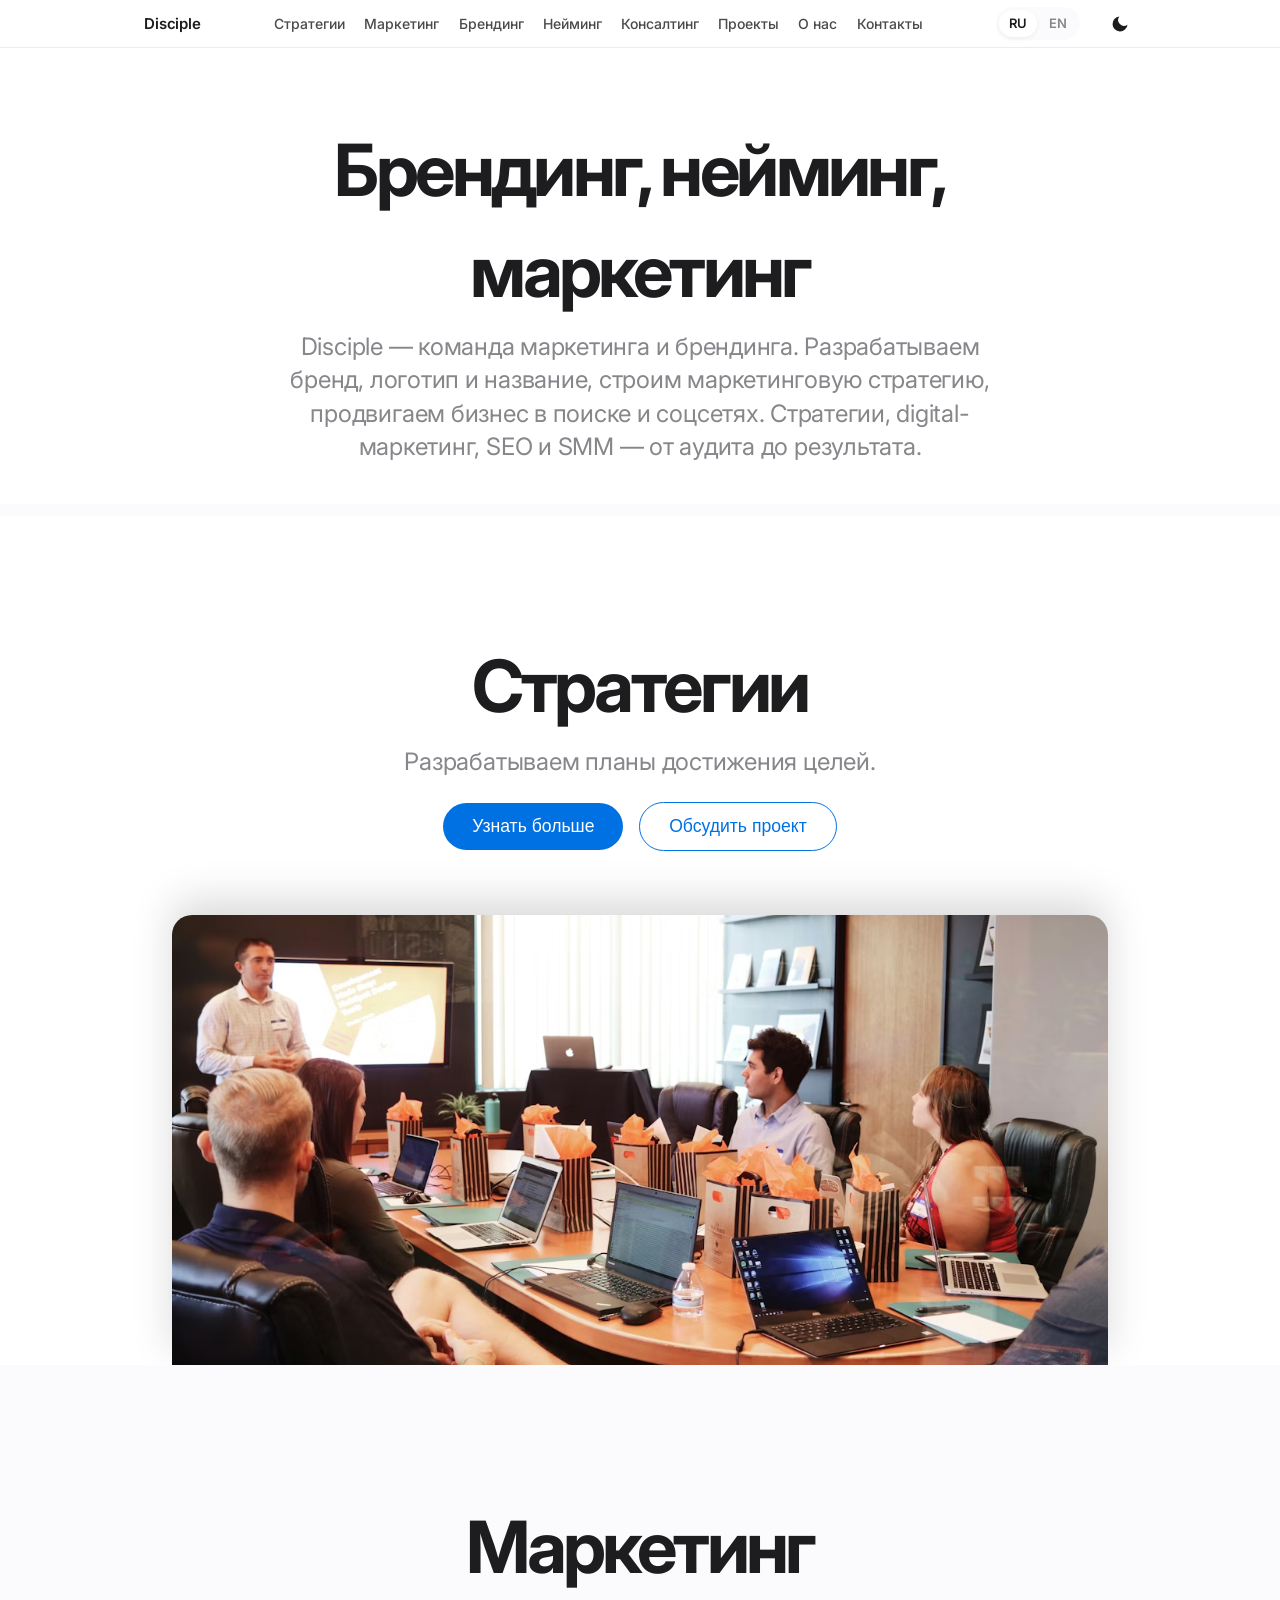
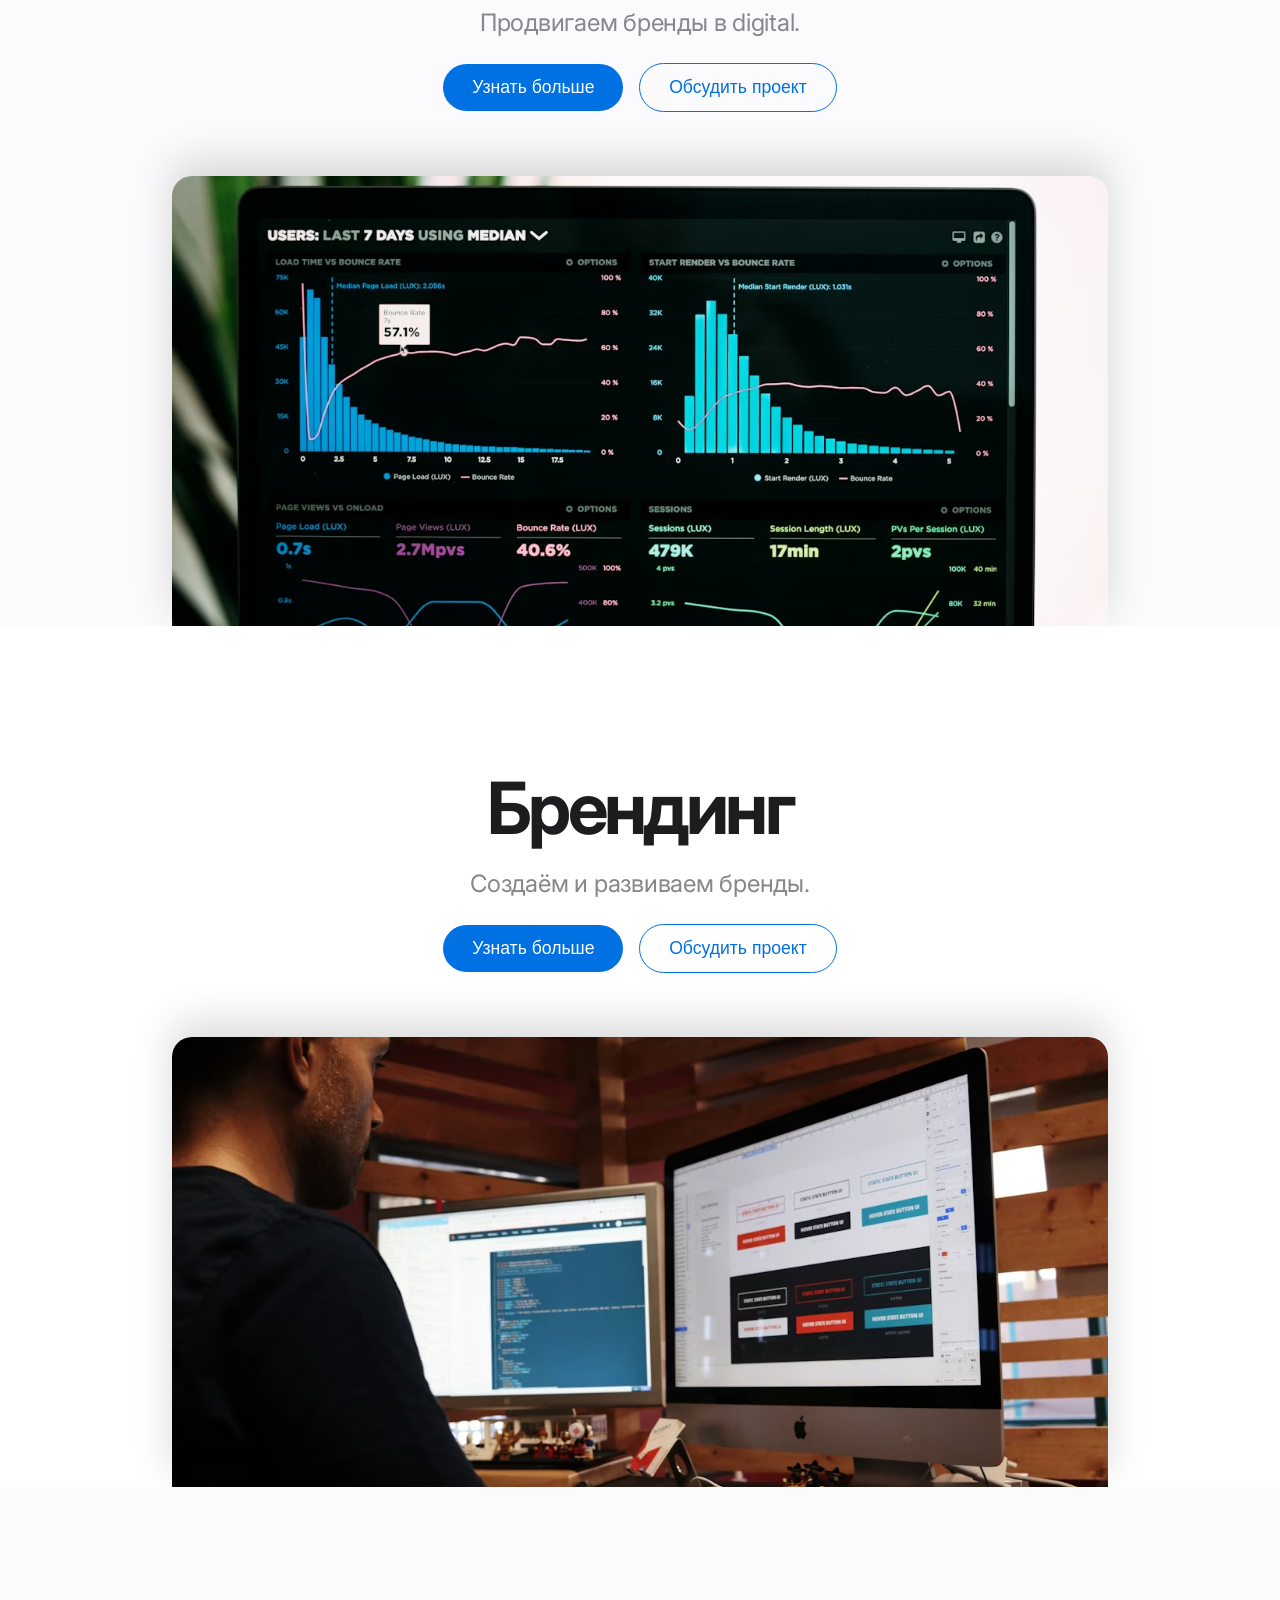
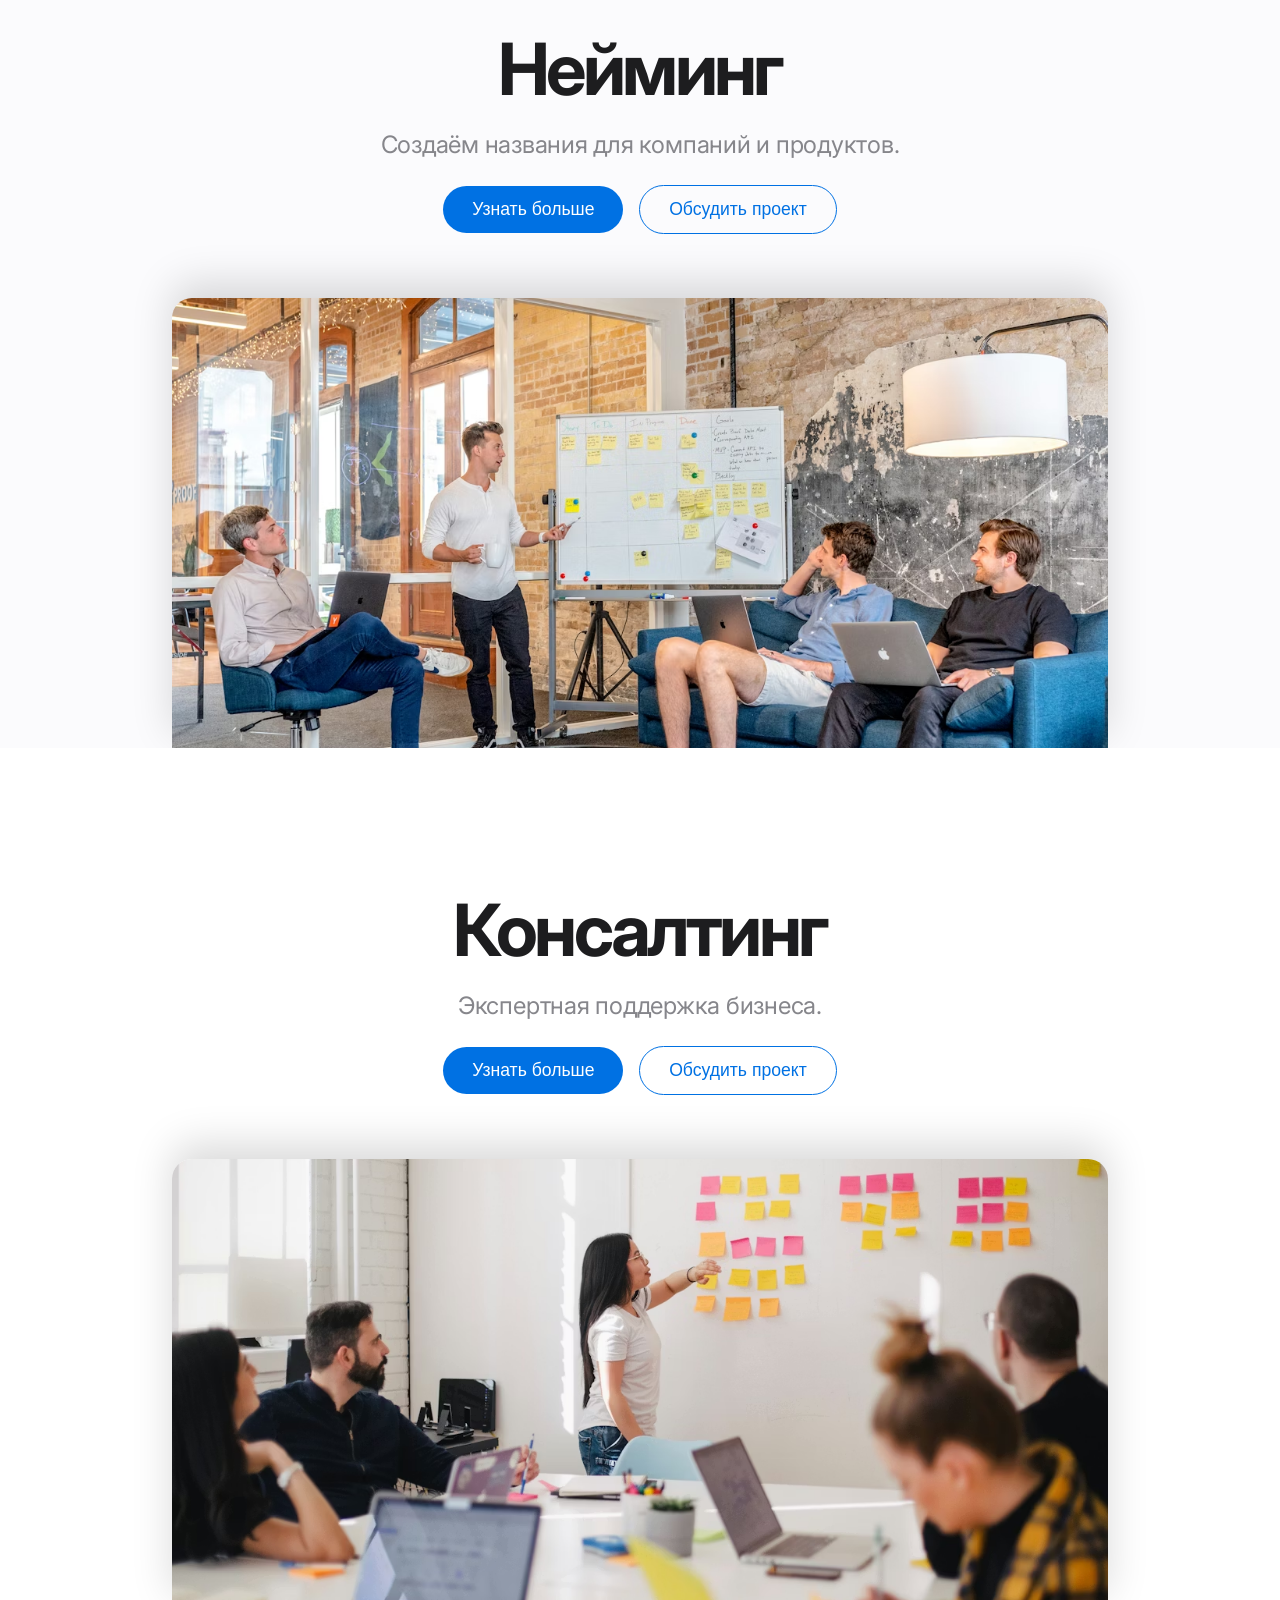
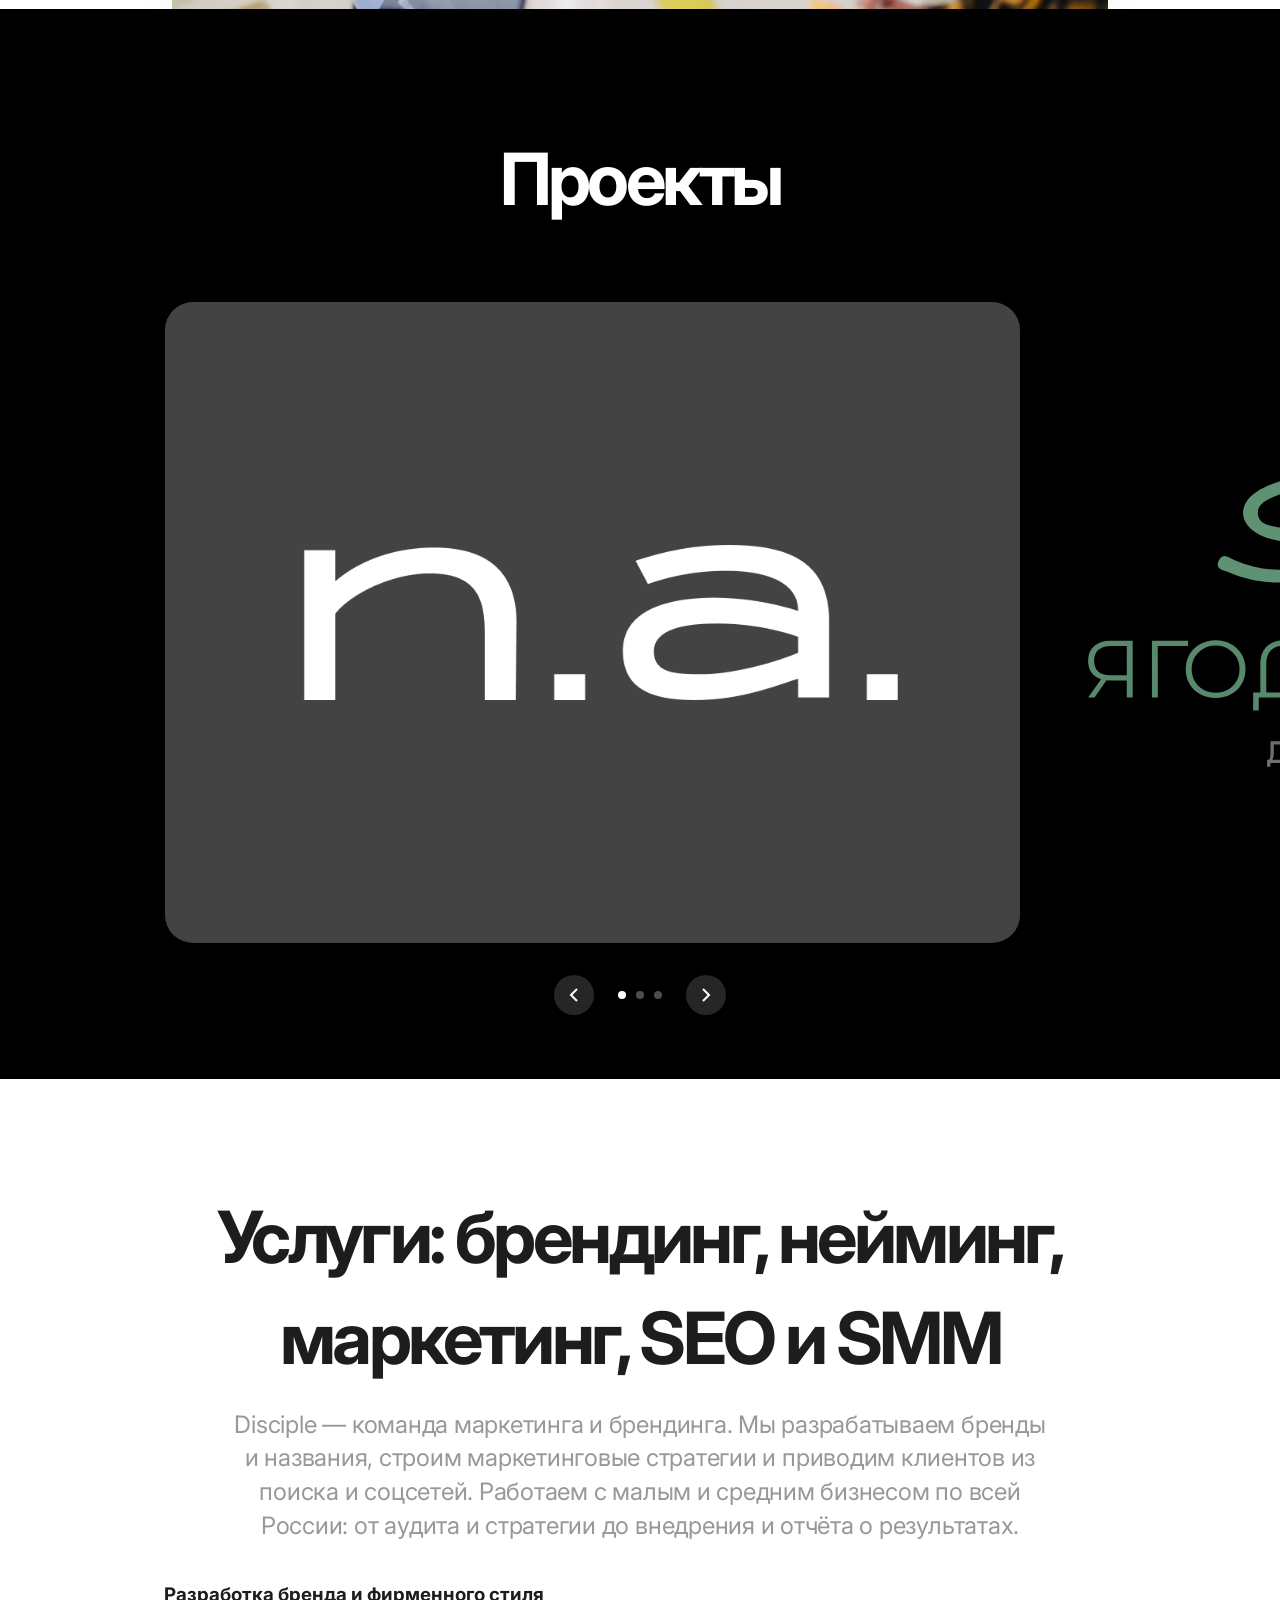
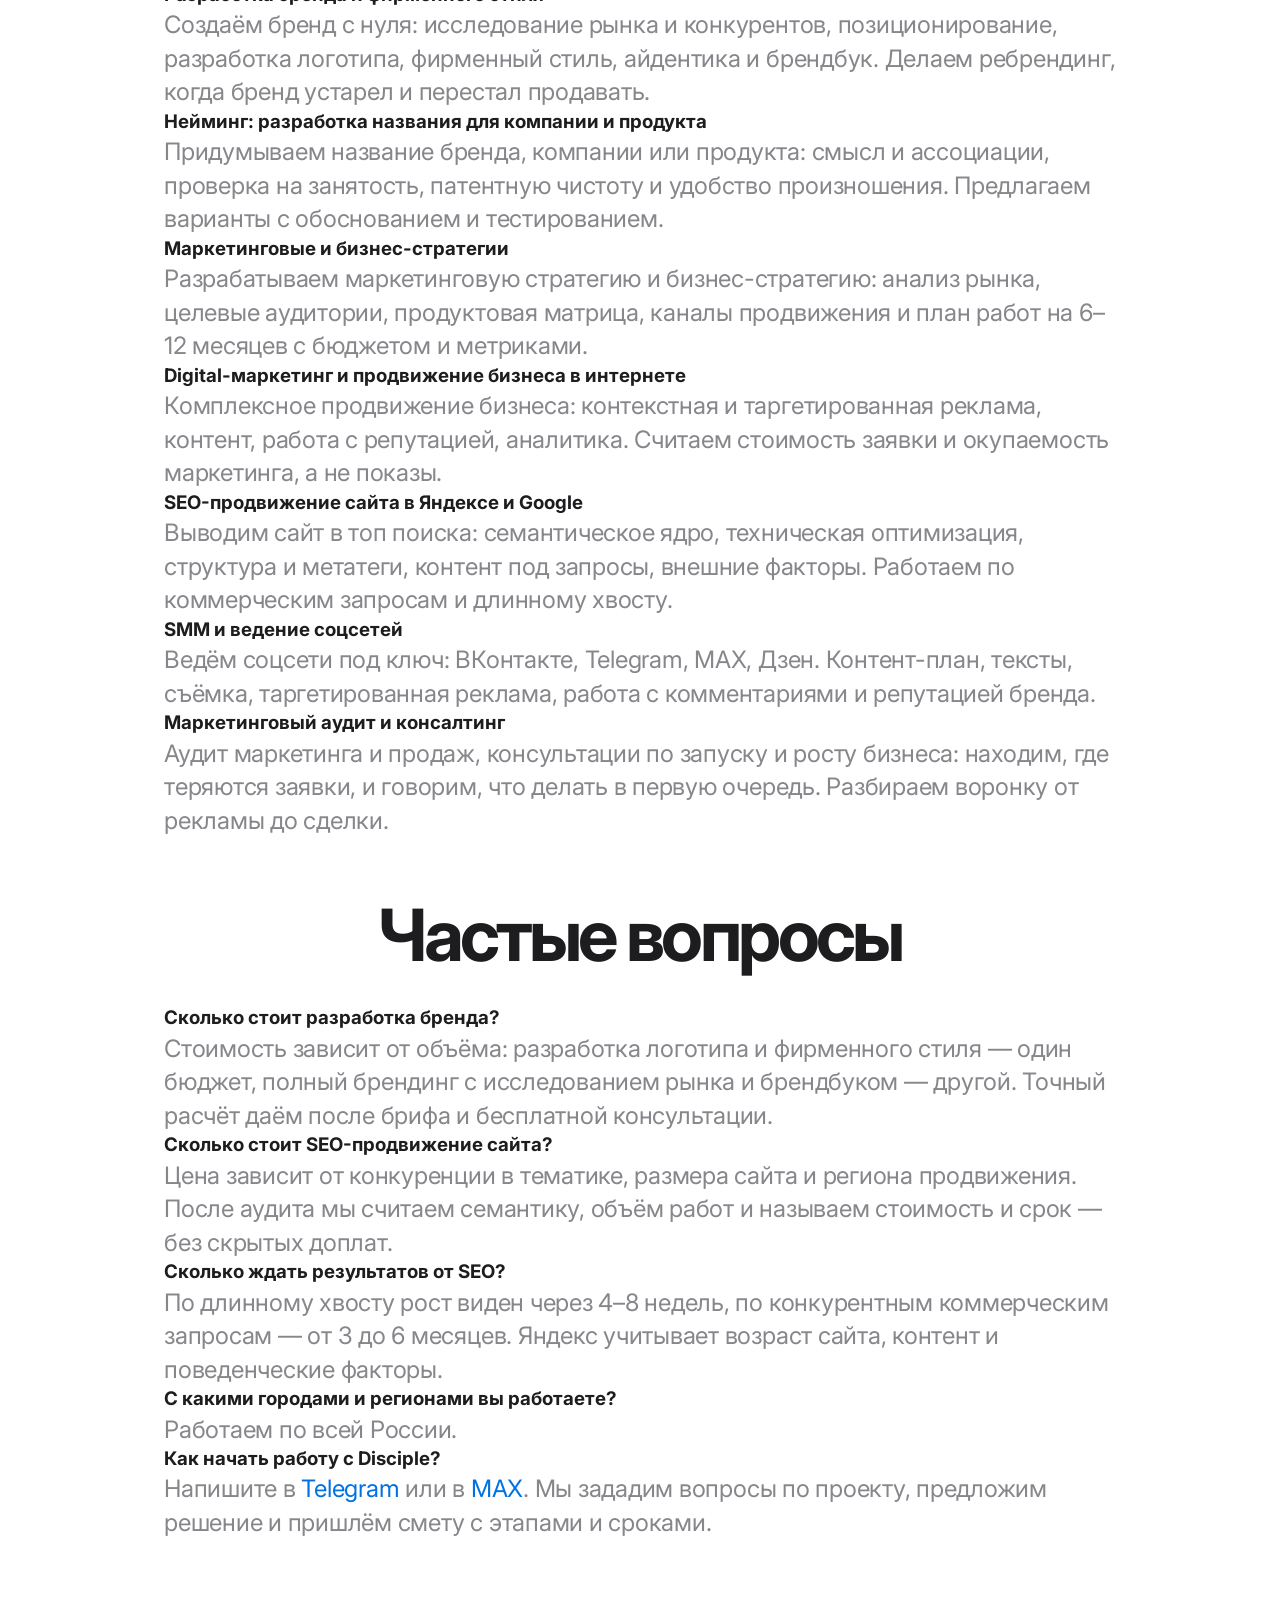
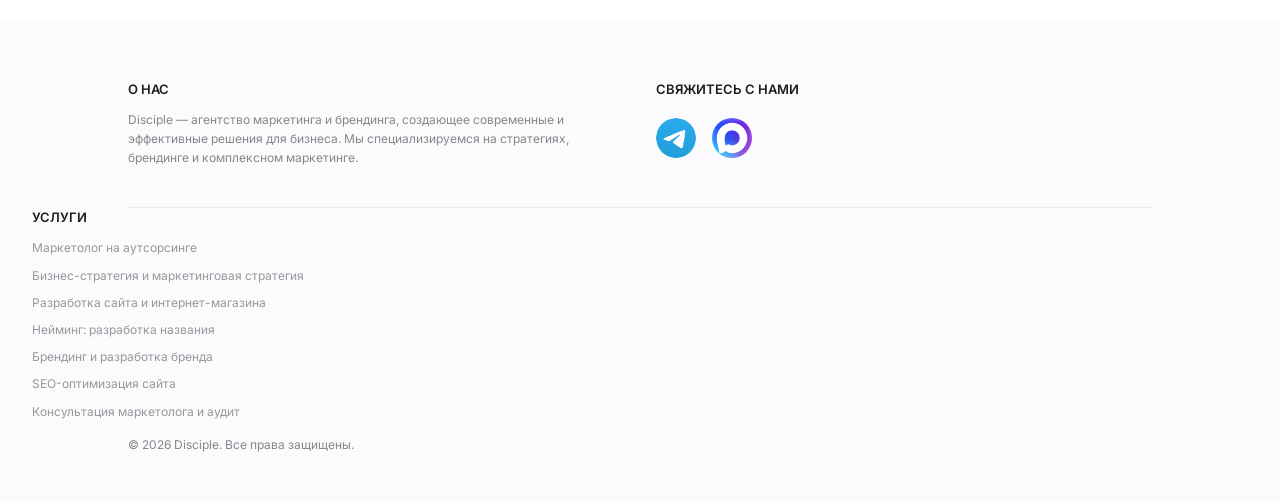
==== commit 80007f8f: "Add files via upload" ====
--- a/index.html
+++ b/index.html
@@ -207,7 +207,7 @@
       "name": "Как начать работу с Disciple?",
       "acceptedAnswer": {
         "@type": "Answer",
-        "text": "Напишите в Telegram @natan_anderson или в MAX. Мы зададим вопросы по проекту, предложим решение и пришлём смету с этапами и сроками."
+        "text": "Напишите в Telegram или в MAX. Мы зададим вопросы по проекту, предложим решение и пришлём смету с этапами и сроками."
       }
     }
   ]
@@ -411,7 +411,7 @@
                 <h3>С какими городами и регионами вы работаете?</h3>
                 <p>Работаем по всей России.</p>
                 <h3>Как начать работу с Disciple?</h3>
-                <p>Напишите в Telegram @natan_anderson или в MAX. Мы зададим вопросы по проекту, предложим решение и пришлём смету с этапами и сроками.</p>
+                <p>Напишите в <a href="https://t.me/natan_anderson" target="_blank" rel="noopener" style="color:#0071e3;text-decoration:none;">Telegram</a> или в <a href="https://max.ru/u/f9LHodD0cOK2ohU6UWMUIdOQGYH06No6xibVzCJrrPnC4aJIppUf8dnTX9w" target="_blank" rel="noopener" style="color:#0071e3;text-decoration:none;">MAX</a>. Мы зададим вопросы по проекту, предложим решение и пришлём смету с этапами и сроками.</p>
         </div>
     </section>
 
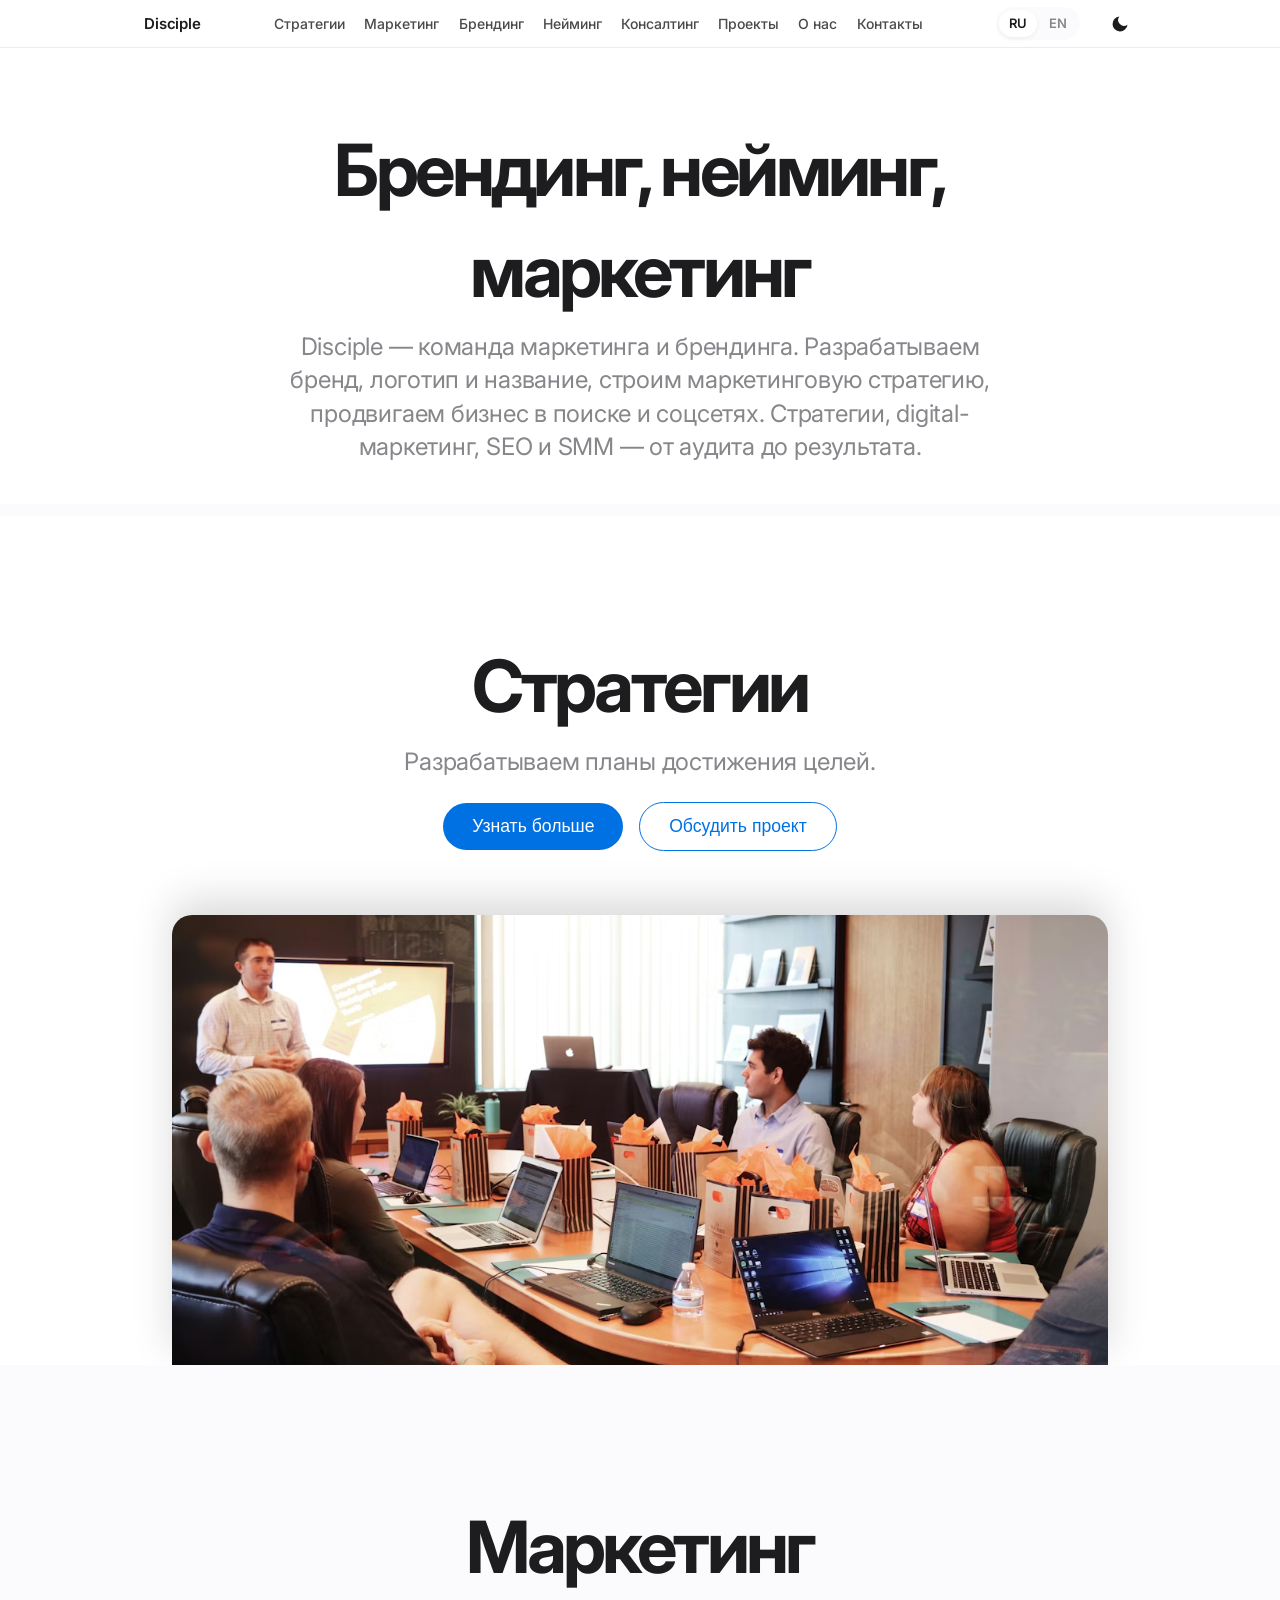
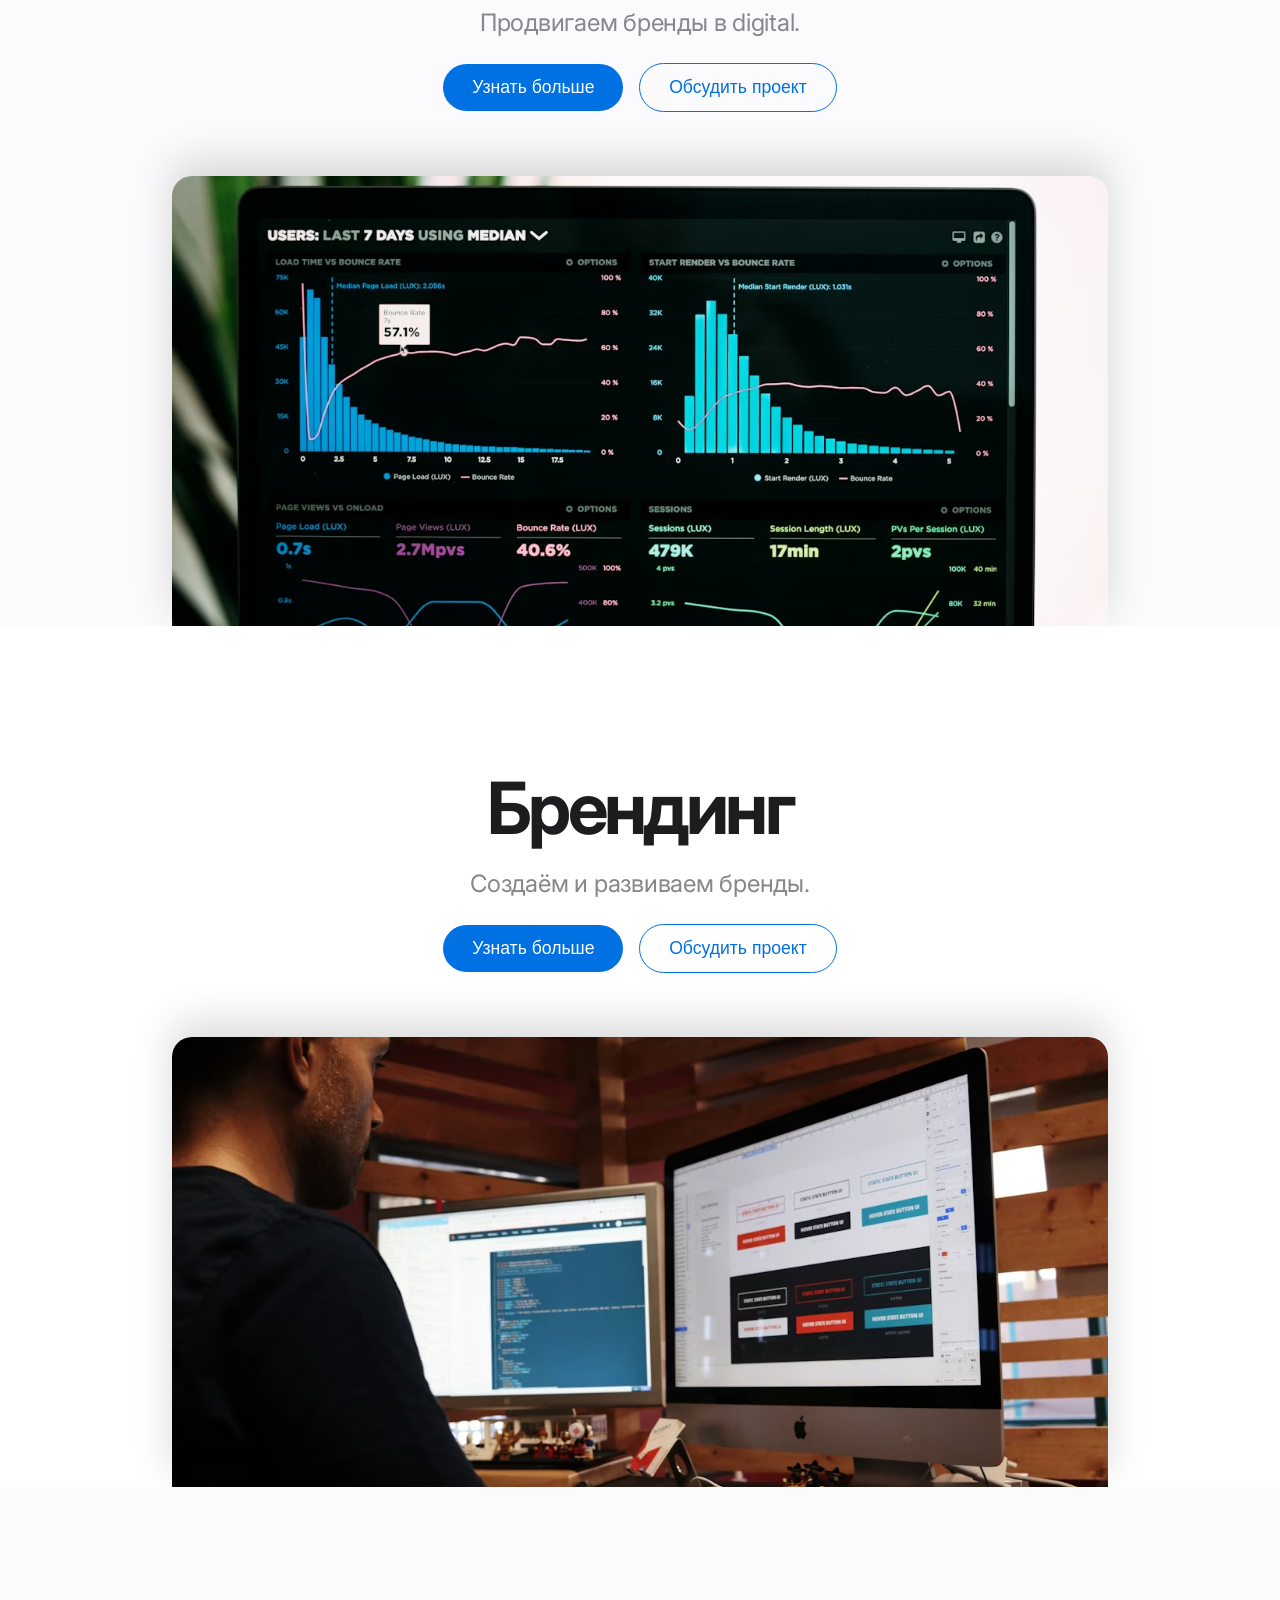
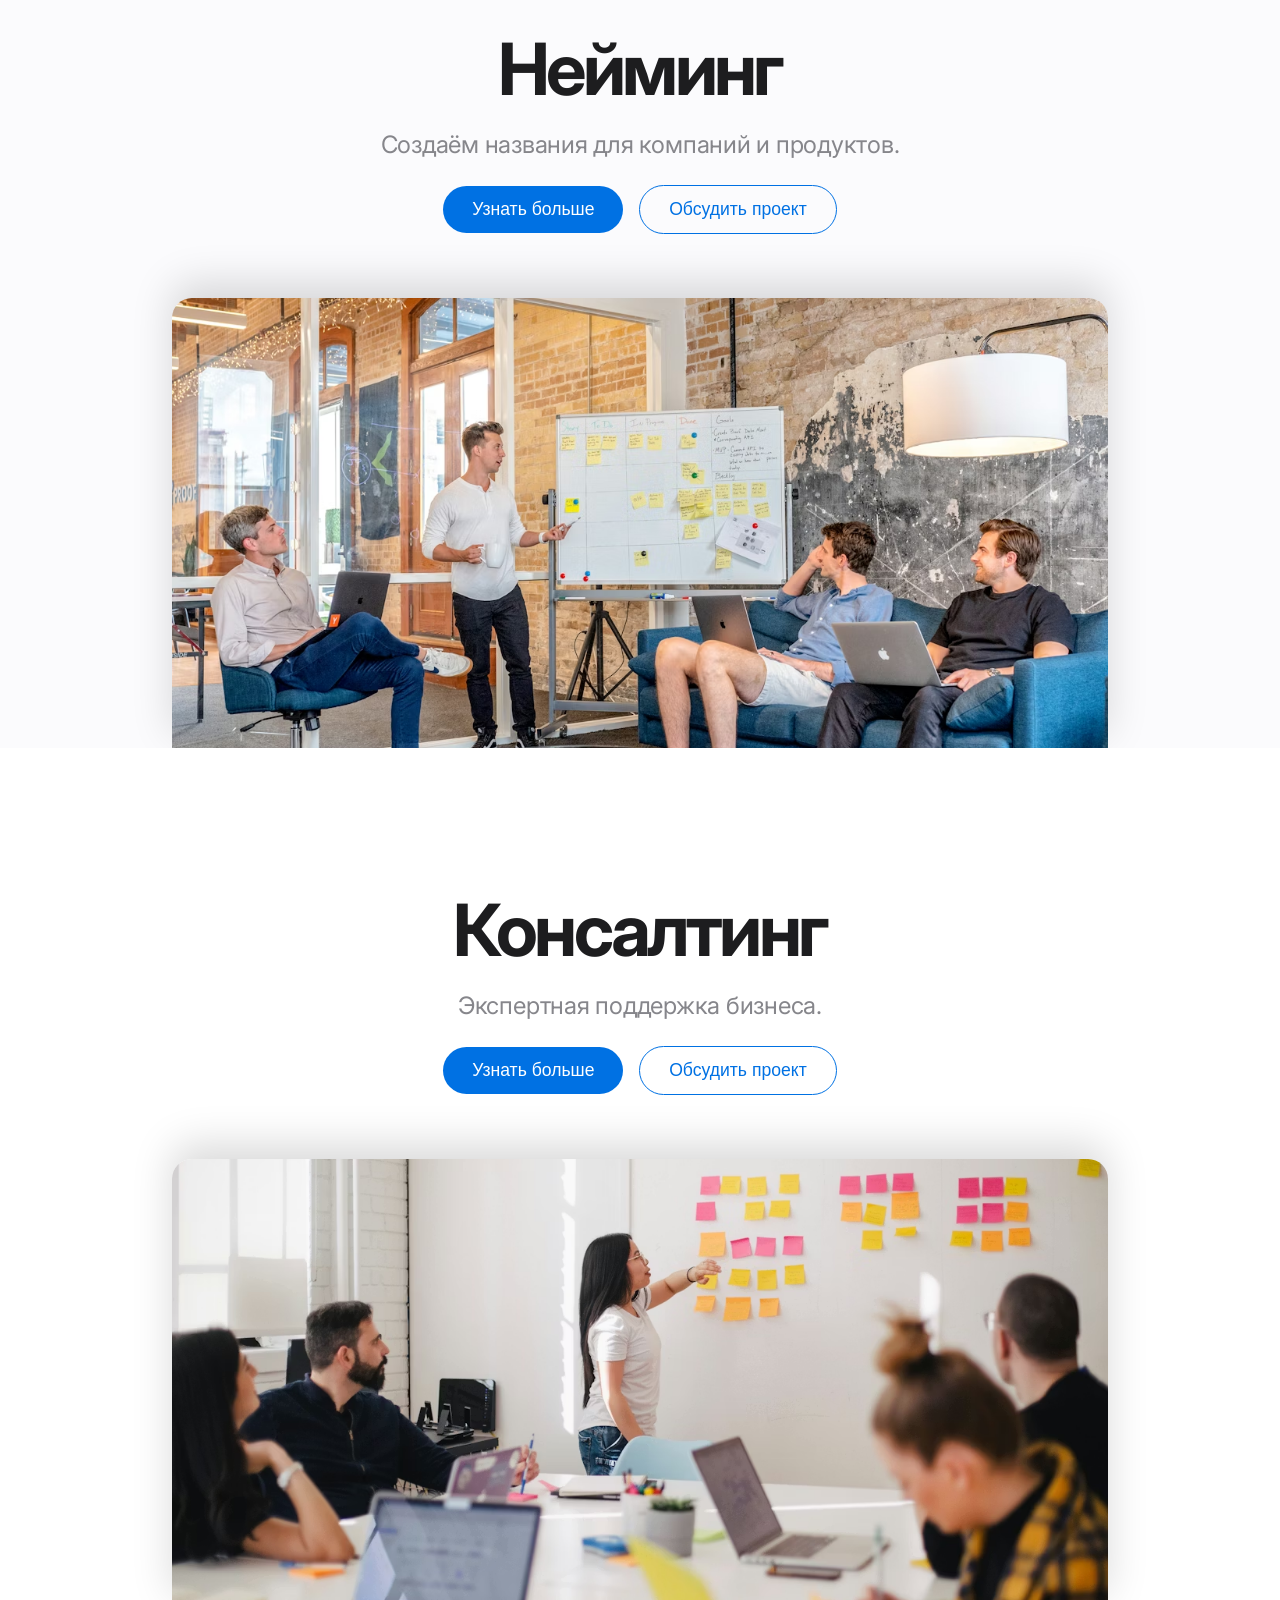
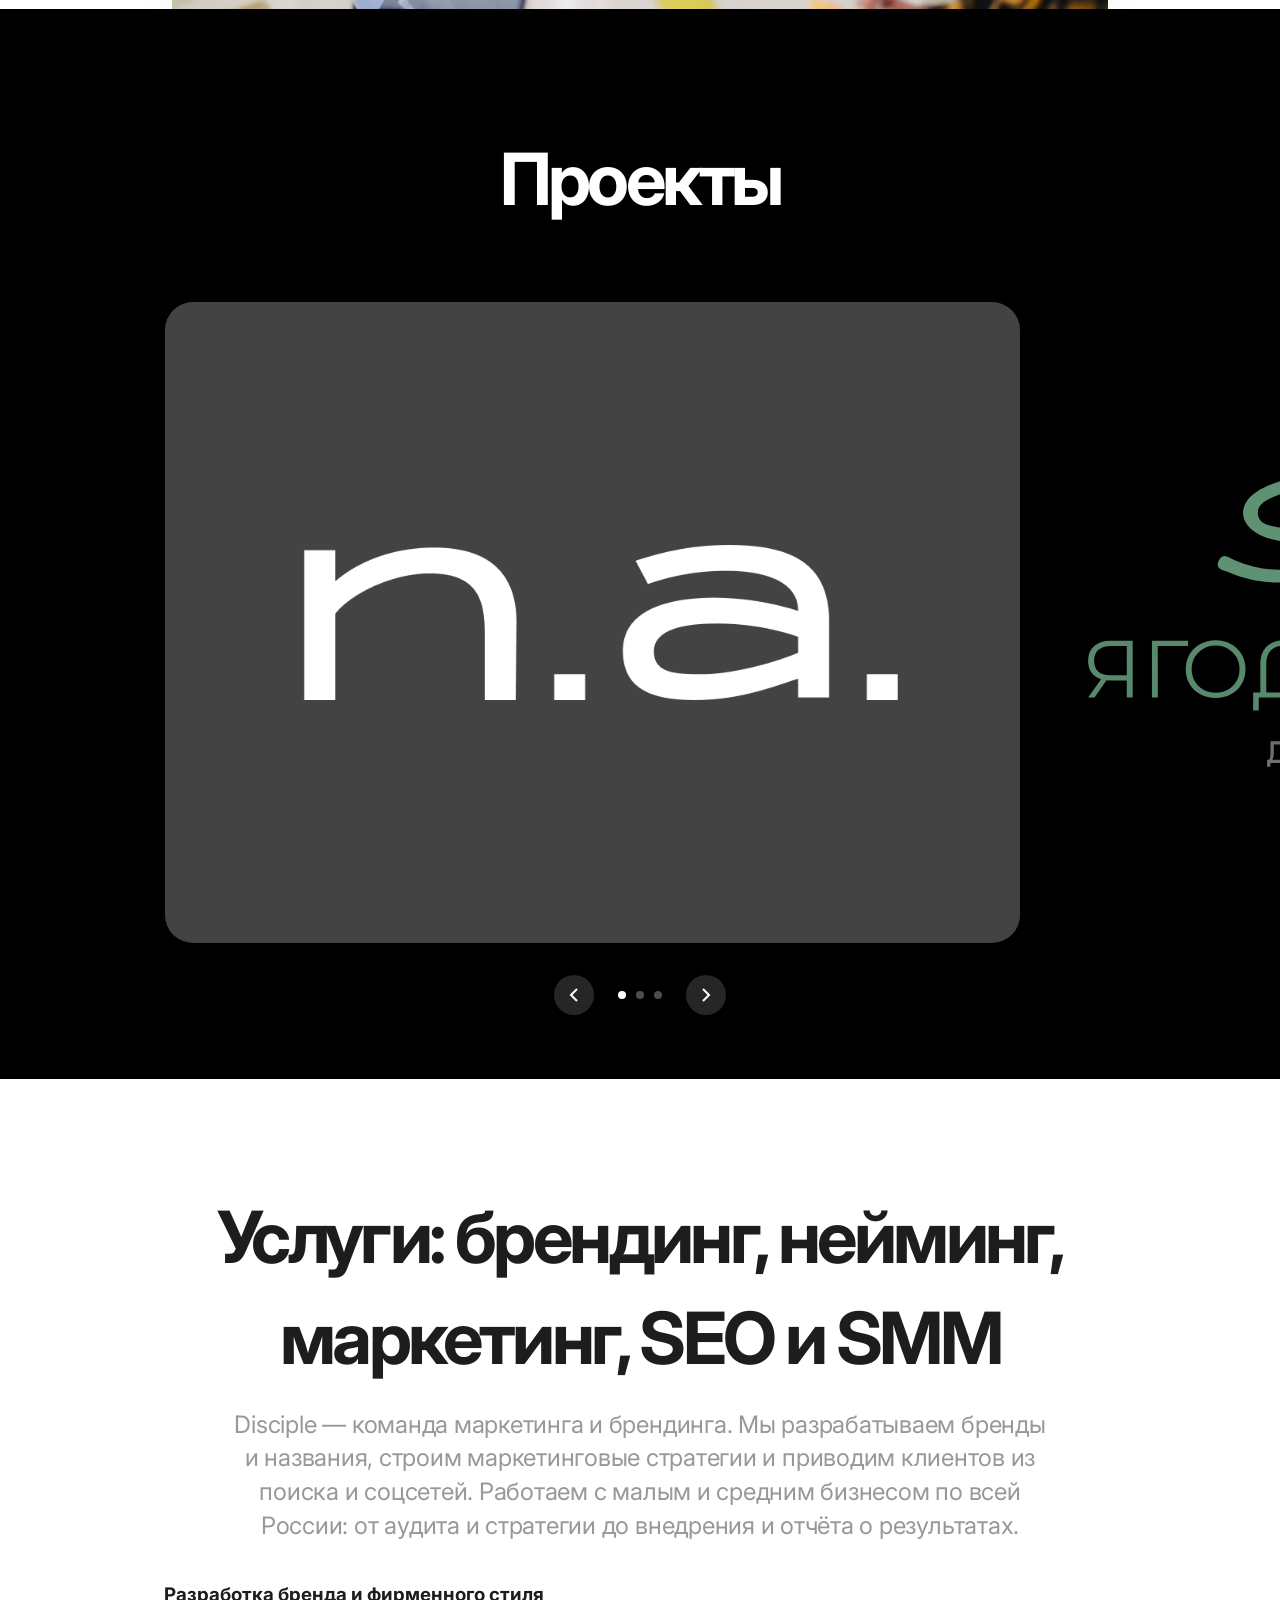
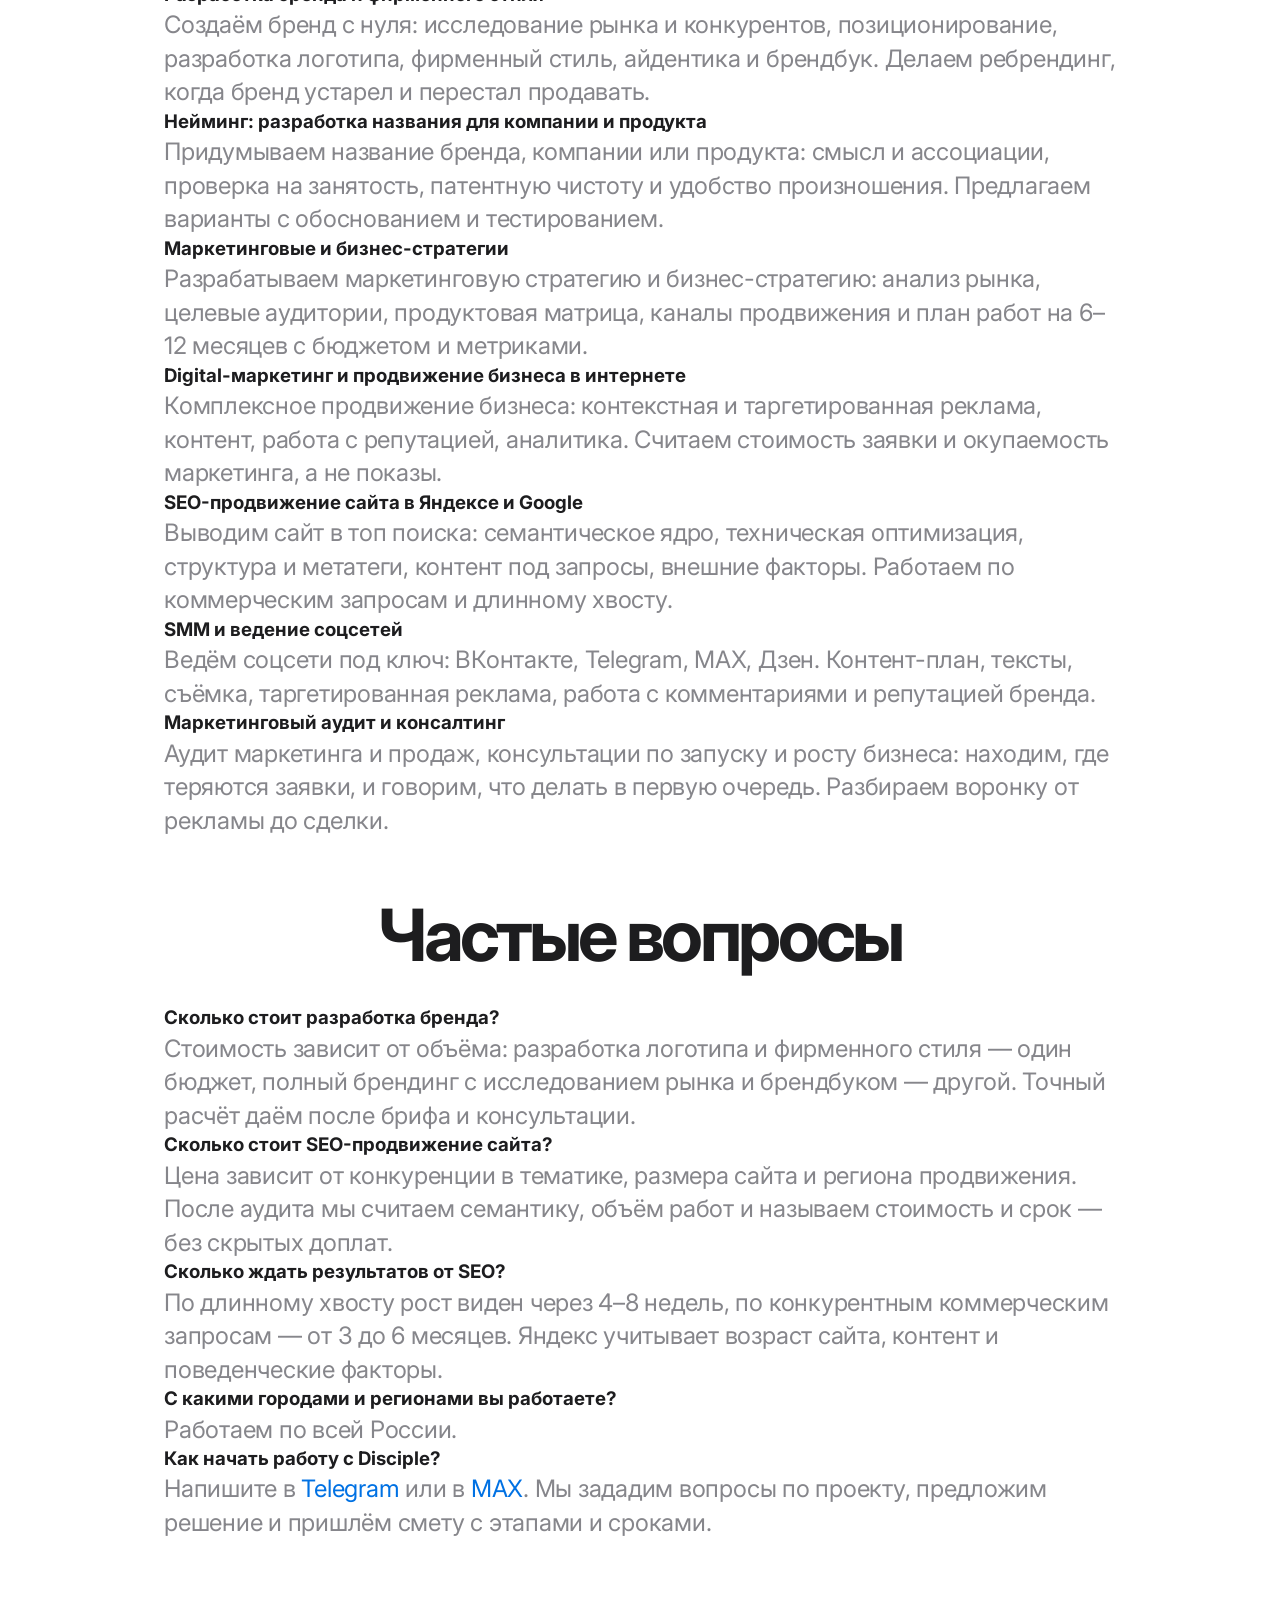
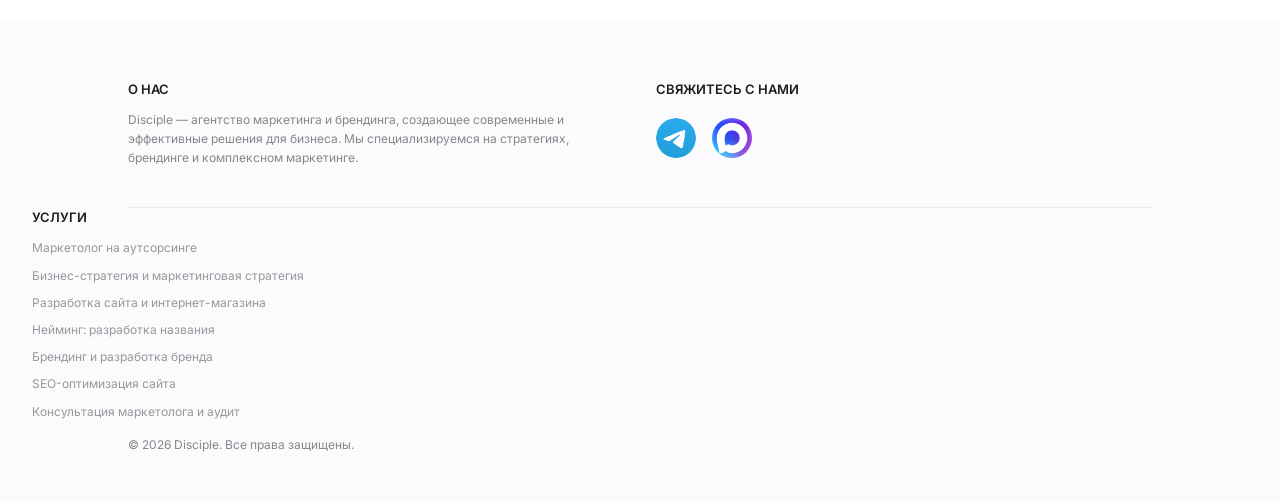
==== commit 97087988: "Add files via upload" ====
--- a/index.html
+++ b/index.html
@@ -175,7 +175,7 @@
       "name": "Сколько стоит разработка бренда?",
       "acceptedAnswer": {
         "@type": "Answer",
-        "text": "Стоимость зависит от объёма: разработка логотипа и фирменного стиля — один бюджет, полный брендинг с исследованием рынка и брендбуком — другой. Точный расчёт даём после брифа и бесплатной консультации."
+        "text": "Стоимость зависит от объёма: разработка логотипа и фирменного стиля — один бюджет, полный брендинг с исследованием рынка и брендбуком — другой. Точный расчёт даём после брифа и консультации."
       }
     },
     {
@@ -403,7 +403,7 @@
                 <p>Аудит маркетинга и продаж, консультации по запуску и росту бизнеса: находим, где теряются заявки, и говорим, что делать в первую очередь. Разбираем воронку от рекламы до сделки.</p>
             <h2 style="text-align:center;margin:3rem 0 1.2rem;">Частые вопросы</h2>
                 <h3>Сколько стоит разработка бренда?</h3>
-                <p>Стоимость зависит от объёма: разработка логотипа и фирменного стиля — один бюджет, полный брендинг с исследованием рынка и брендбуком — другой. Точный расчёт даём после брифа и бесплатной консультации.</p>
+                <p>Стоимость зависит от объёма: разработка логотипа и фирменного стиля — один бюджет, полный брендинг с исследованием рынка и брендбуком — другой. Точный расчёт даём после брифа и консультации.</p>
                 <h3>Сколько стоит SEO-продвижение сайта?</h3>
                 <p>Цена зависит от конкуренции в тематике, размера сайта и региона продвижения. После аудита мы считаем семантику, объём работ и называем стоимость и срок — без скрытых доплат.</p>
                 <h3>Сколько ждать результатов от SEO?</h3>
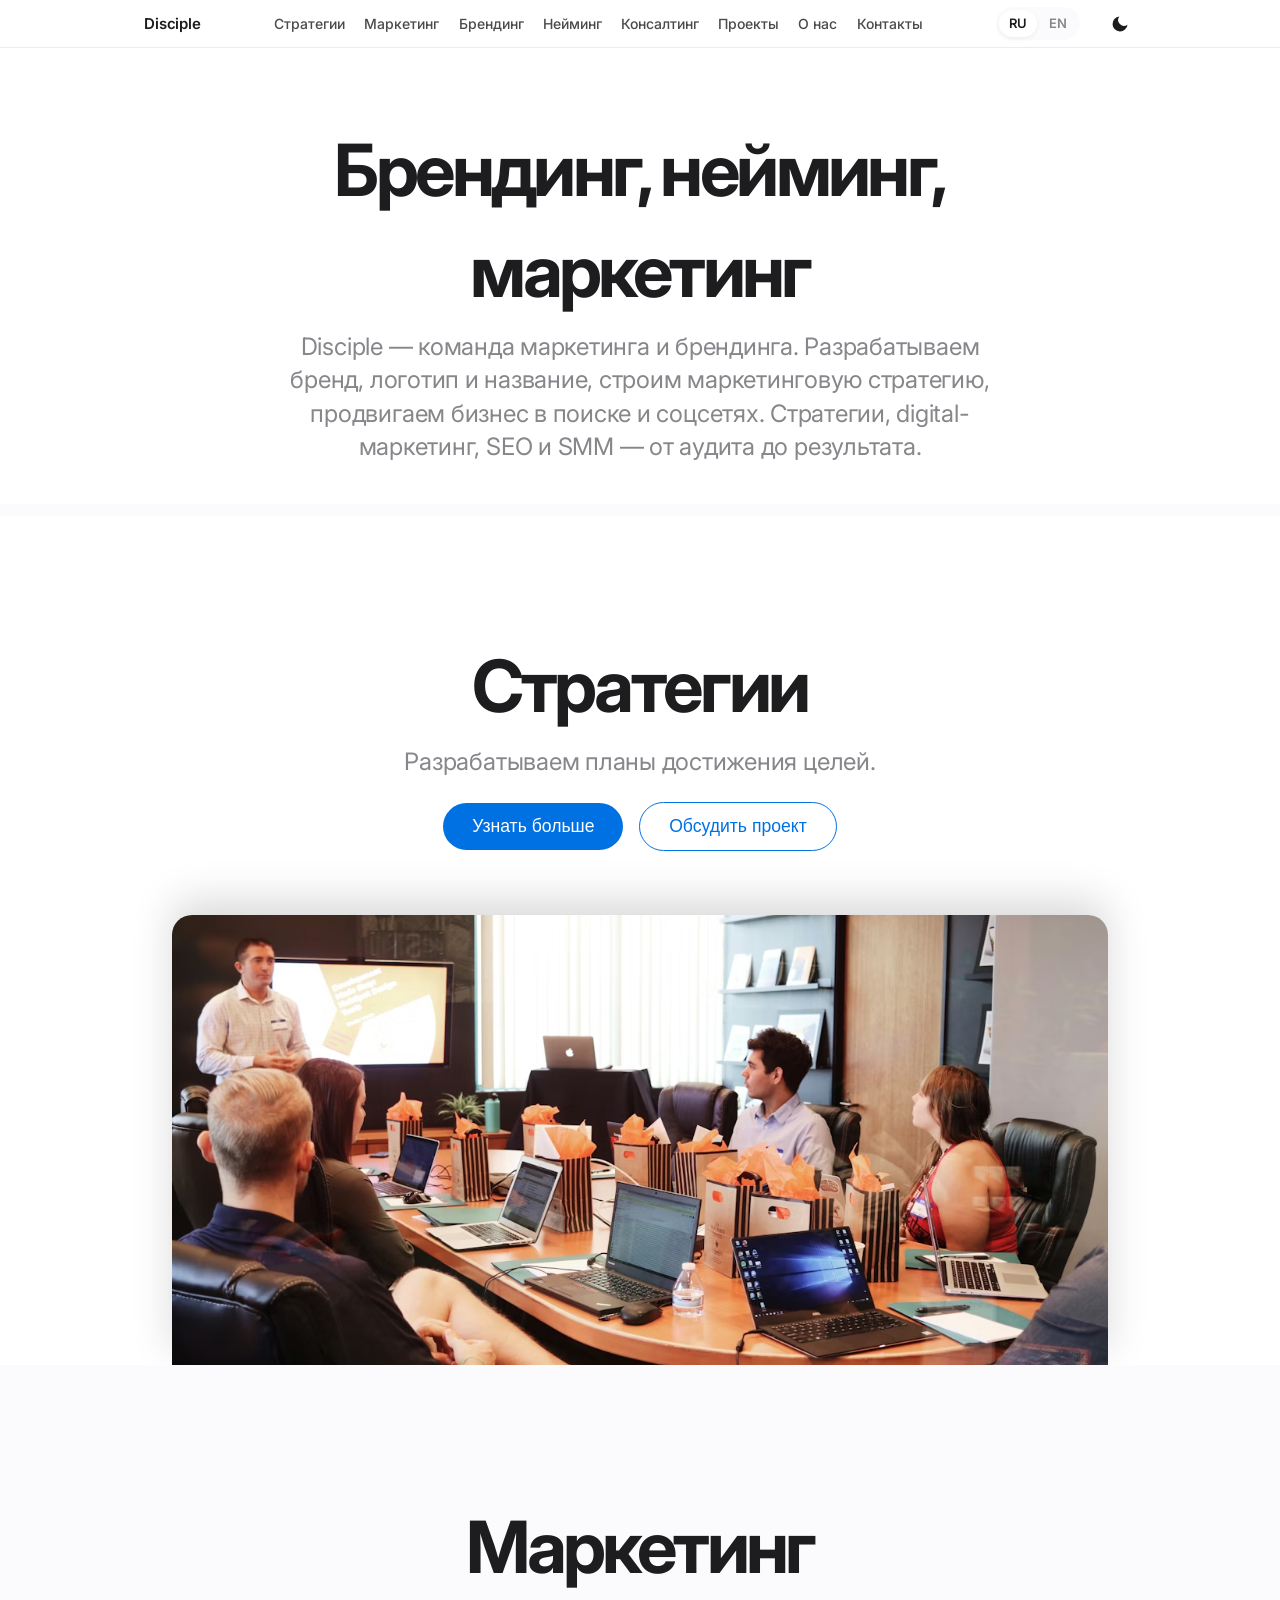
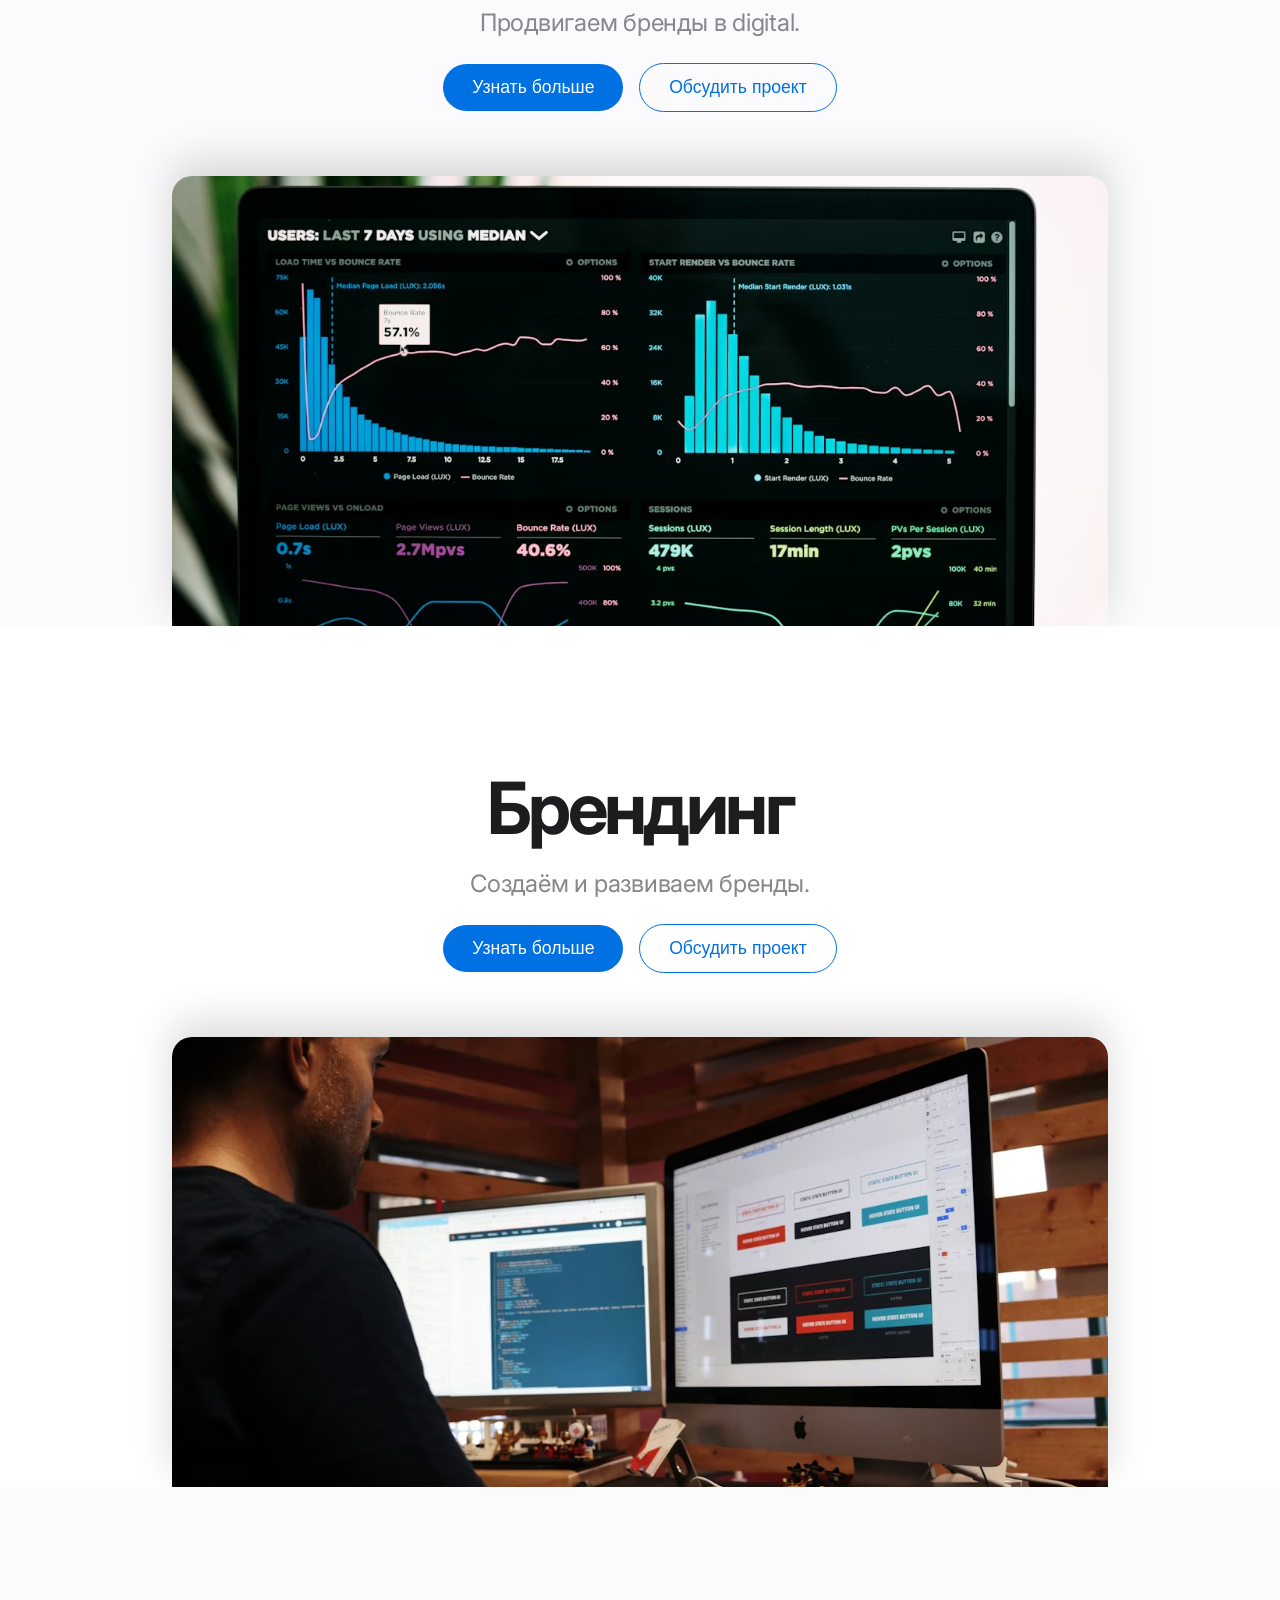
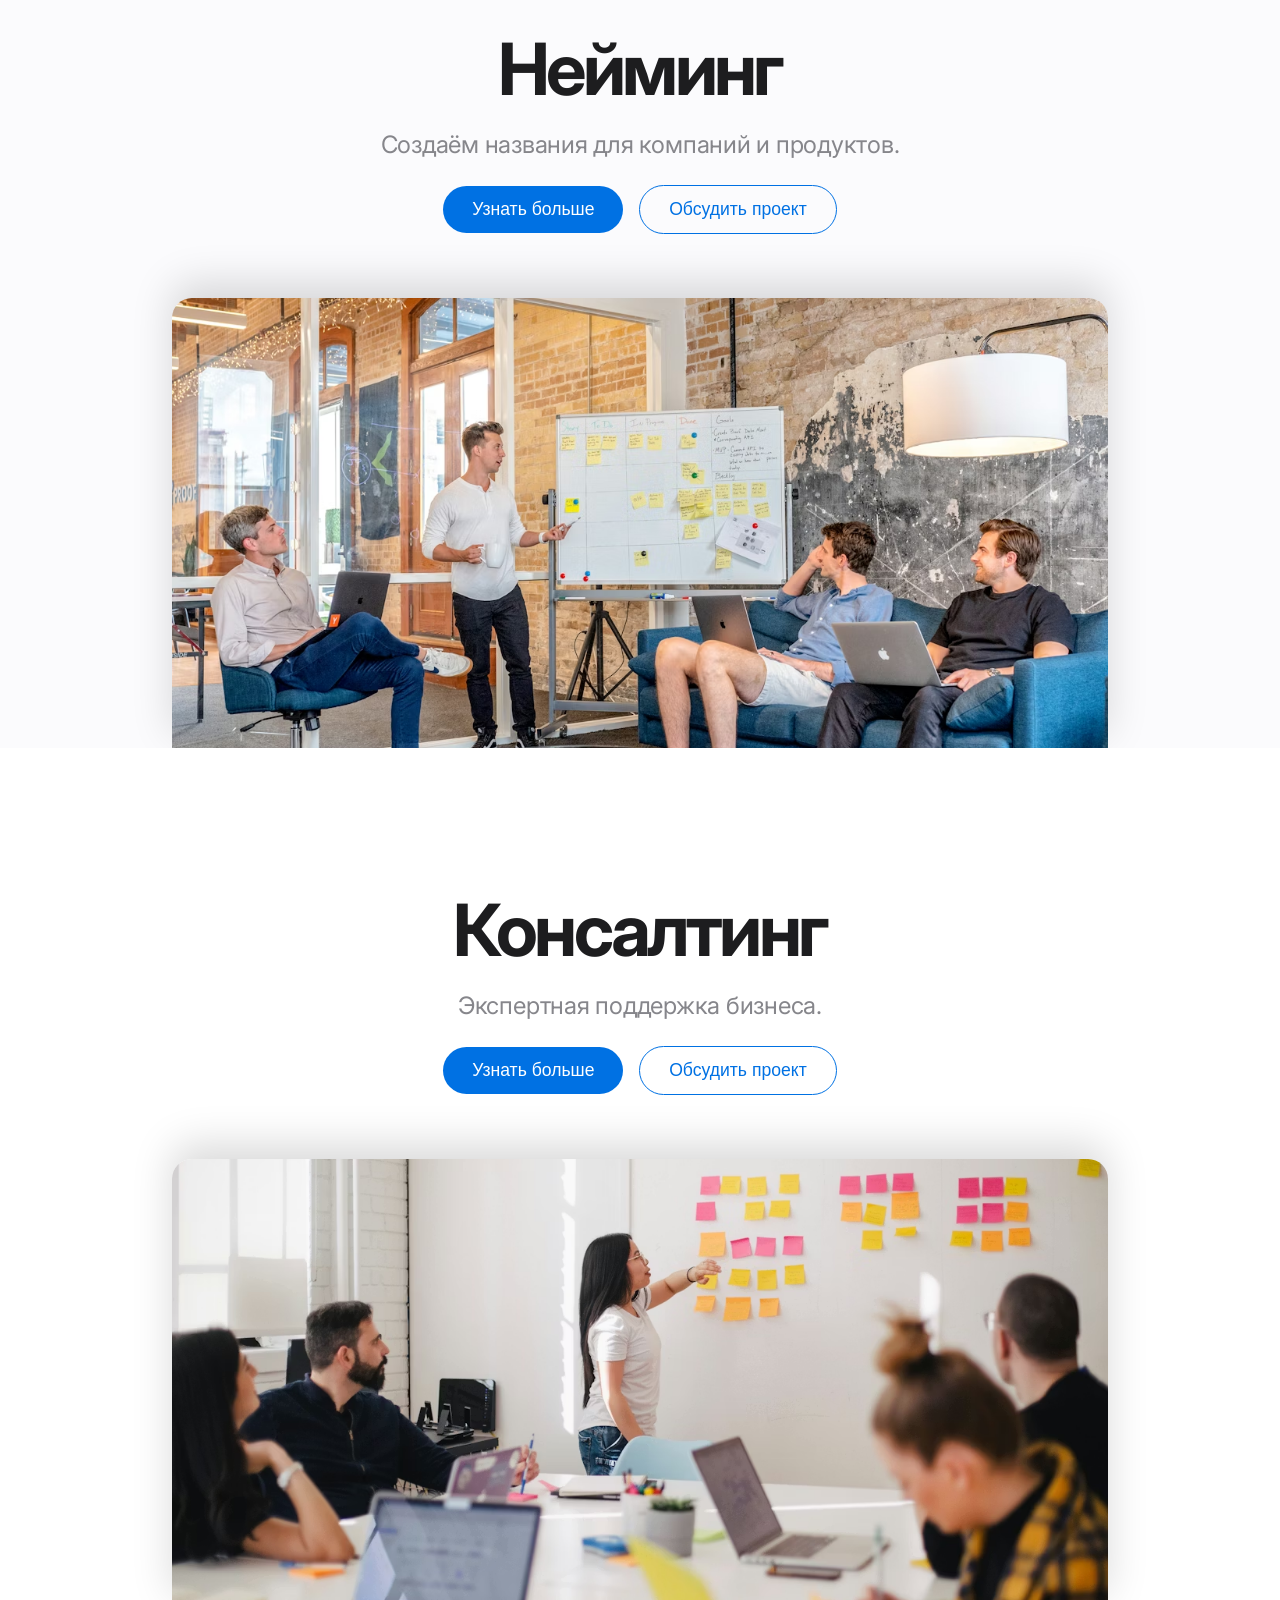
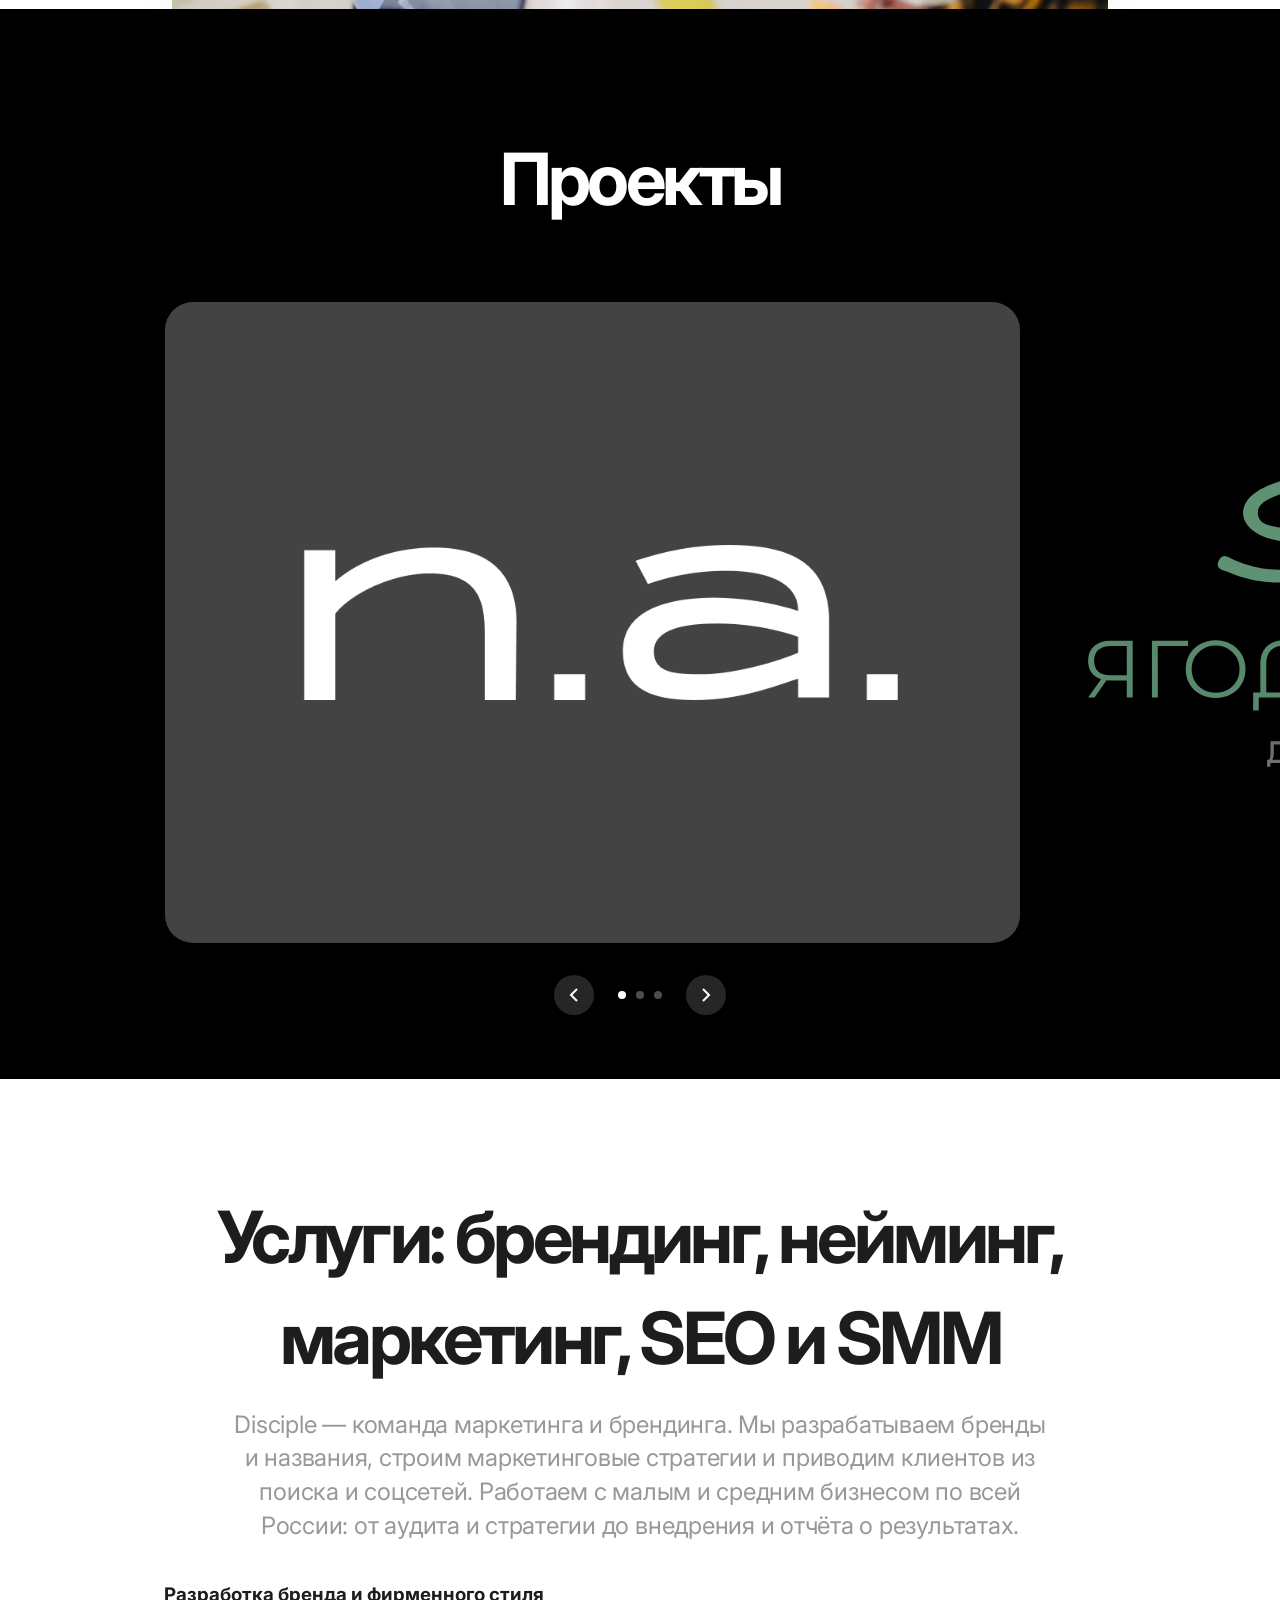
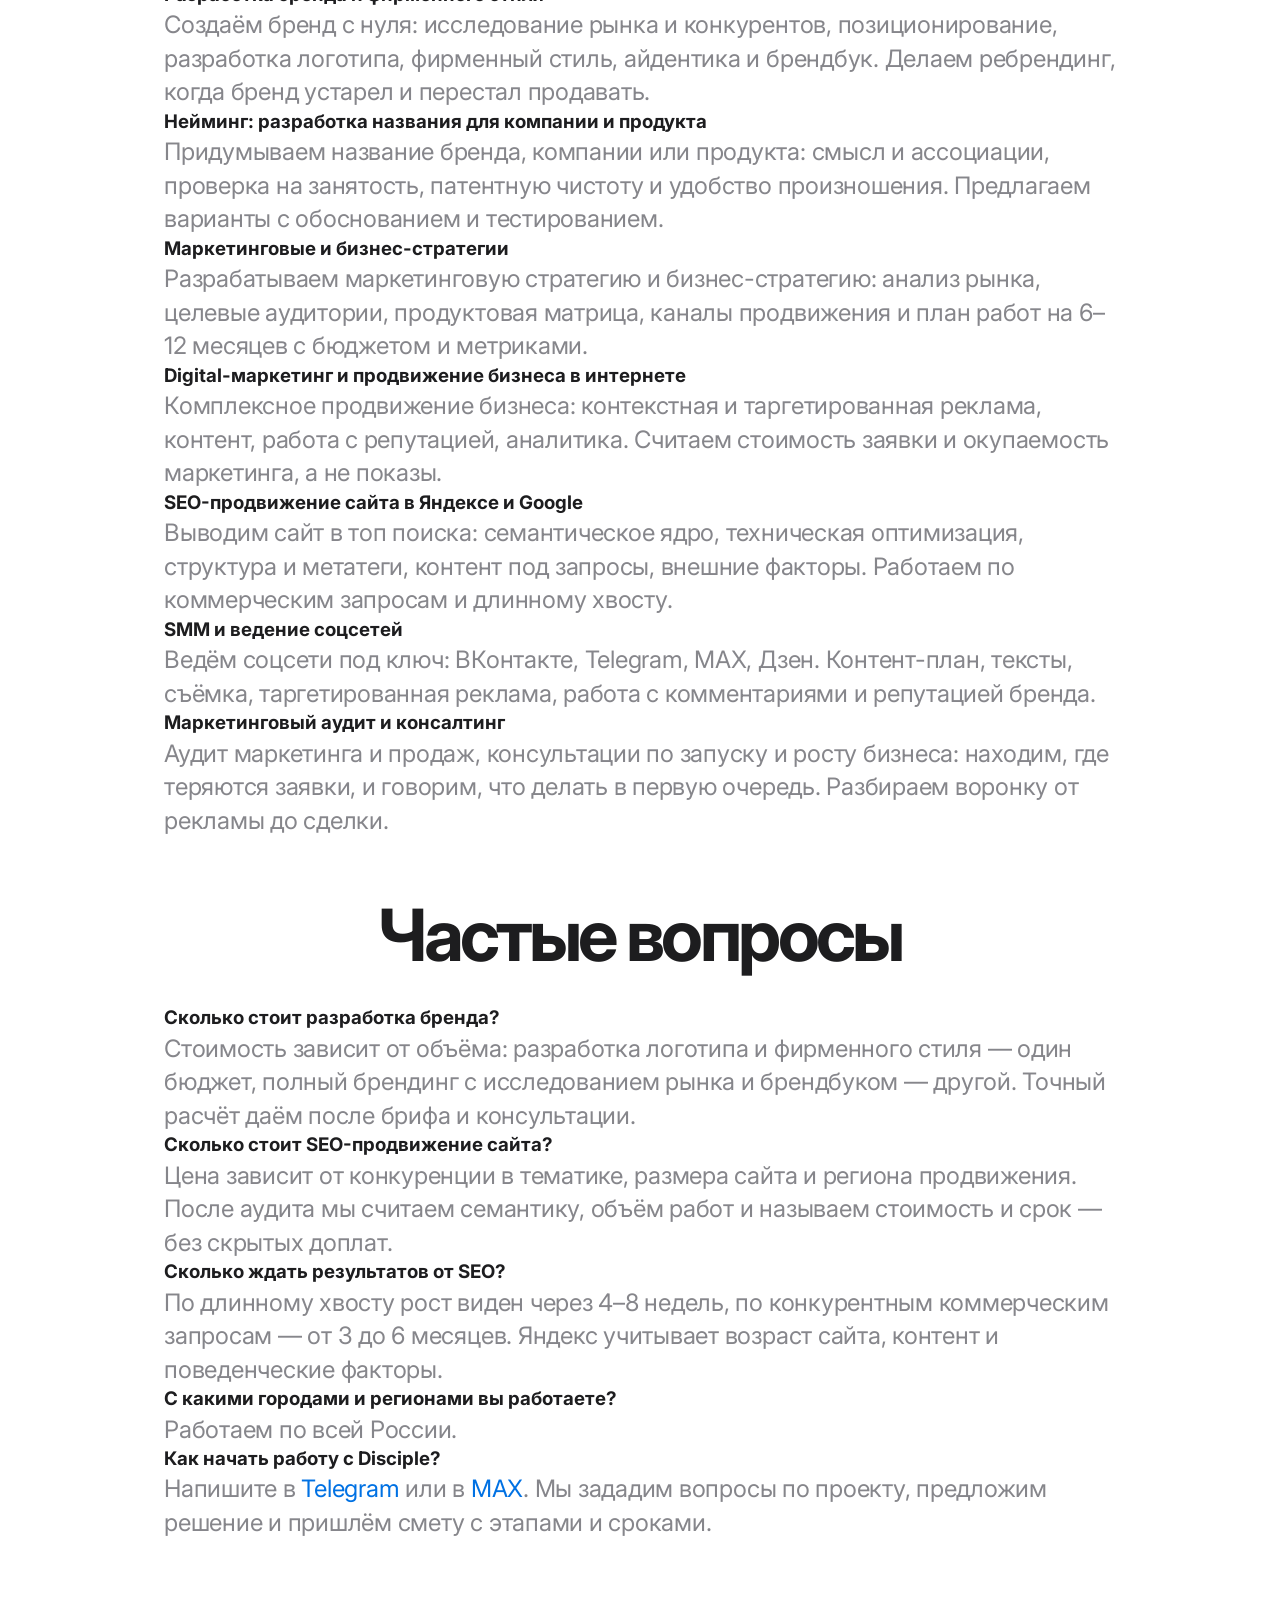
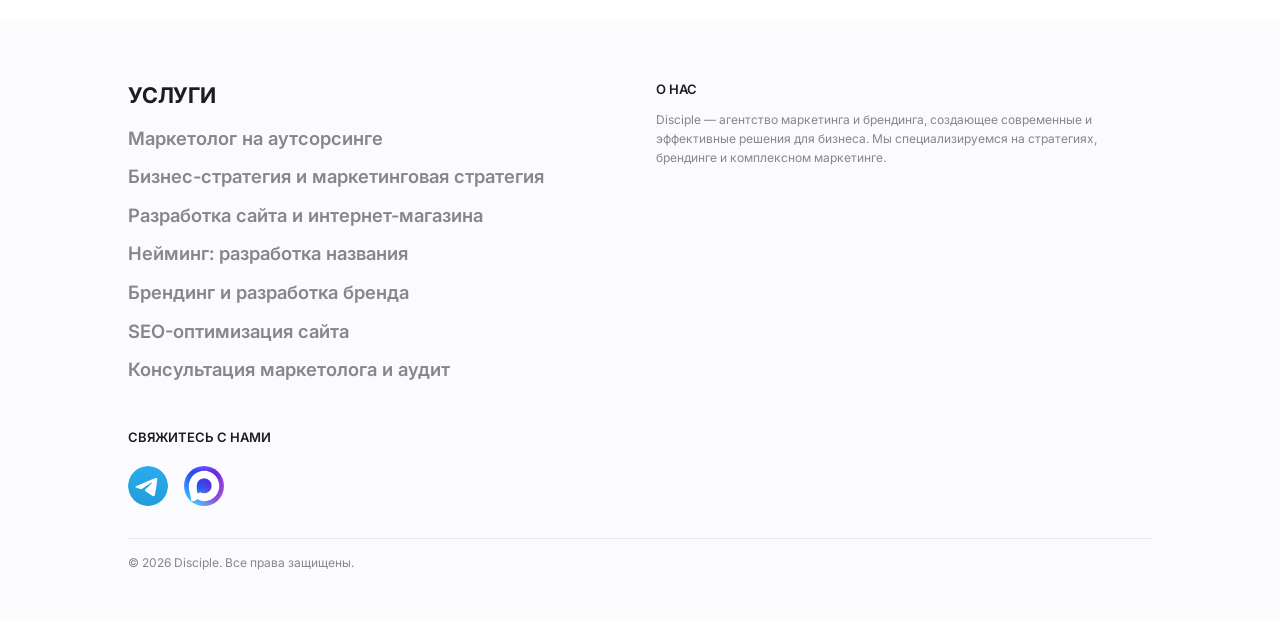
==== commit fe33f22b: "Add files via upload" ====
--- a/index.html
+++ b/index.html
@@ -417,6 +417,17 @@
 
     <footer id="contact" class="apple-footer">
         <div class="footer-content">
+            <div class="footer-col" style="text-align:left;">
+                <h4 style="font-size:1.35rem;font-weight:700;letter-spacing:-.01em;margin-bottom:1rem;">УСЛУГИ</h4>
+                <p style="margin:0 0 .8rem;"><a href="marketolog.html" style="color:inherit;text-decoration:none;font-size:1.15rem;font-weight:600;line-height:1.4;display:inline-block;">Маркетолог на аутсорсинге</a></p>
+                <p style="margin:0 0 .8rem;"><a href="strategiya.html" style="color:inherit;text-decoration:none;font-size:1.15rem;font-weight:600;line-height:1.4;display:inline-block;">Бизнес-стратегия и маркетинговая стратегия</a></p>
+                <p style="margin:0 0 .8rem;"><a href="razrabotka-sajtov.html" style="color:inherit;text-decoration:none;font-size:1.15rem;font-weight:600;line-height:1.4;display:inline-block;">Разработка сайта и интернет-магазина</a></p>
+                <p style="margin:0 0 .8rem;"><a href="nejming.html" style="color:inherit;text-decoration:none;font-size:1.15rem;font-weight:600;line-height:1.4;display:inline-block;">Нейминг: разработка названия</a></p>
+                <p style="margin:0 0 .8rem;"><a href="brending.html" style="color:inherit;text-decoration:none;font-size:1.15rem;font-weight:600;line-height:1.4;display:inline-block;">Брендинг и разработка бренда</a></p>
+                <p style="margin:0 0 .8rem;"><a href="seo.html" style="color:inherit;text-decoration:none;font-size:1.15rem;font-weight:600;line-height:1.4;display:inline-block;">SEO-оптимизация сайта</a></p>
+                <p style="margin:0 0 .8rem;"><a href="konsalting.html" style="color:inherit;text-decoration:none;font-size:1.15rem;font-weight:600;line-height:1.4;display:inline-block;">Консультация маркетолога и аудит</a></p>
+            </div>
+
             <div id="about" class="footer-col">
                 <h4 data-i18n="footer.about_title">О НАС</h4>
                 <p data-i18n="footer.about_text">Disciple — агентство маркетинга и брендинга, создающее современные и эффективные решения для бизнеса. Мы специализируемся на стратегиях, брендинге и комплексном маркетинге.</p>
@@ -433,17 +444,7 @@
             </div>
         </div>
 
-            <div class="footer-col" style="text-align:left;">
-                <h4>УСЛУГИ</h4>
-                <p><a href="marketolog.html" style="color:inherit;text-decoration:none;opacity:.85;">Маркетолог на аутсорсинге</a></p>
-                <p><a href="strategiya.html" style="color:inherit;text-decoration:none;opacity:.85;">Бизнес-стратегия и маркетинговая стратегия</a></p>
-                <p><a href="razrabotka-sajtov.html" style="color:inherit;text-decoration:none;opacity:.85;">Разработка сайта и интернет-магазина</a></p>
-                <p><a href="nejming.html" style="color:inherit;text-decoration:none;opacity:.85;">Нейминг: разработка названия</a></p>
-                <p><a href="brending.html" style="color:inherit;text-decoration:none;opacity:.85;">Брендинг и разработка бренда</a></p>
-                <p><a href="seo.html" style="color:inherit;text-decoration:none;opacity:.85;">SEO-оптимизация сайта</a></p>
-                <p><a href="konsalting.html" style="color:inherit;text-decoration:none;opacity:.85;">Консультация маркетолога и аудит</a></p>
-            </div>
-        <div class="footer-bottom">
+<div class="footer-bottom">
             <p data-i18n="footer.copyright">&copy; 2026 Disciple. Все права защищены.</p>
         </div>
     </footer>
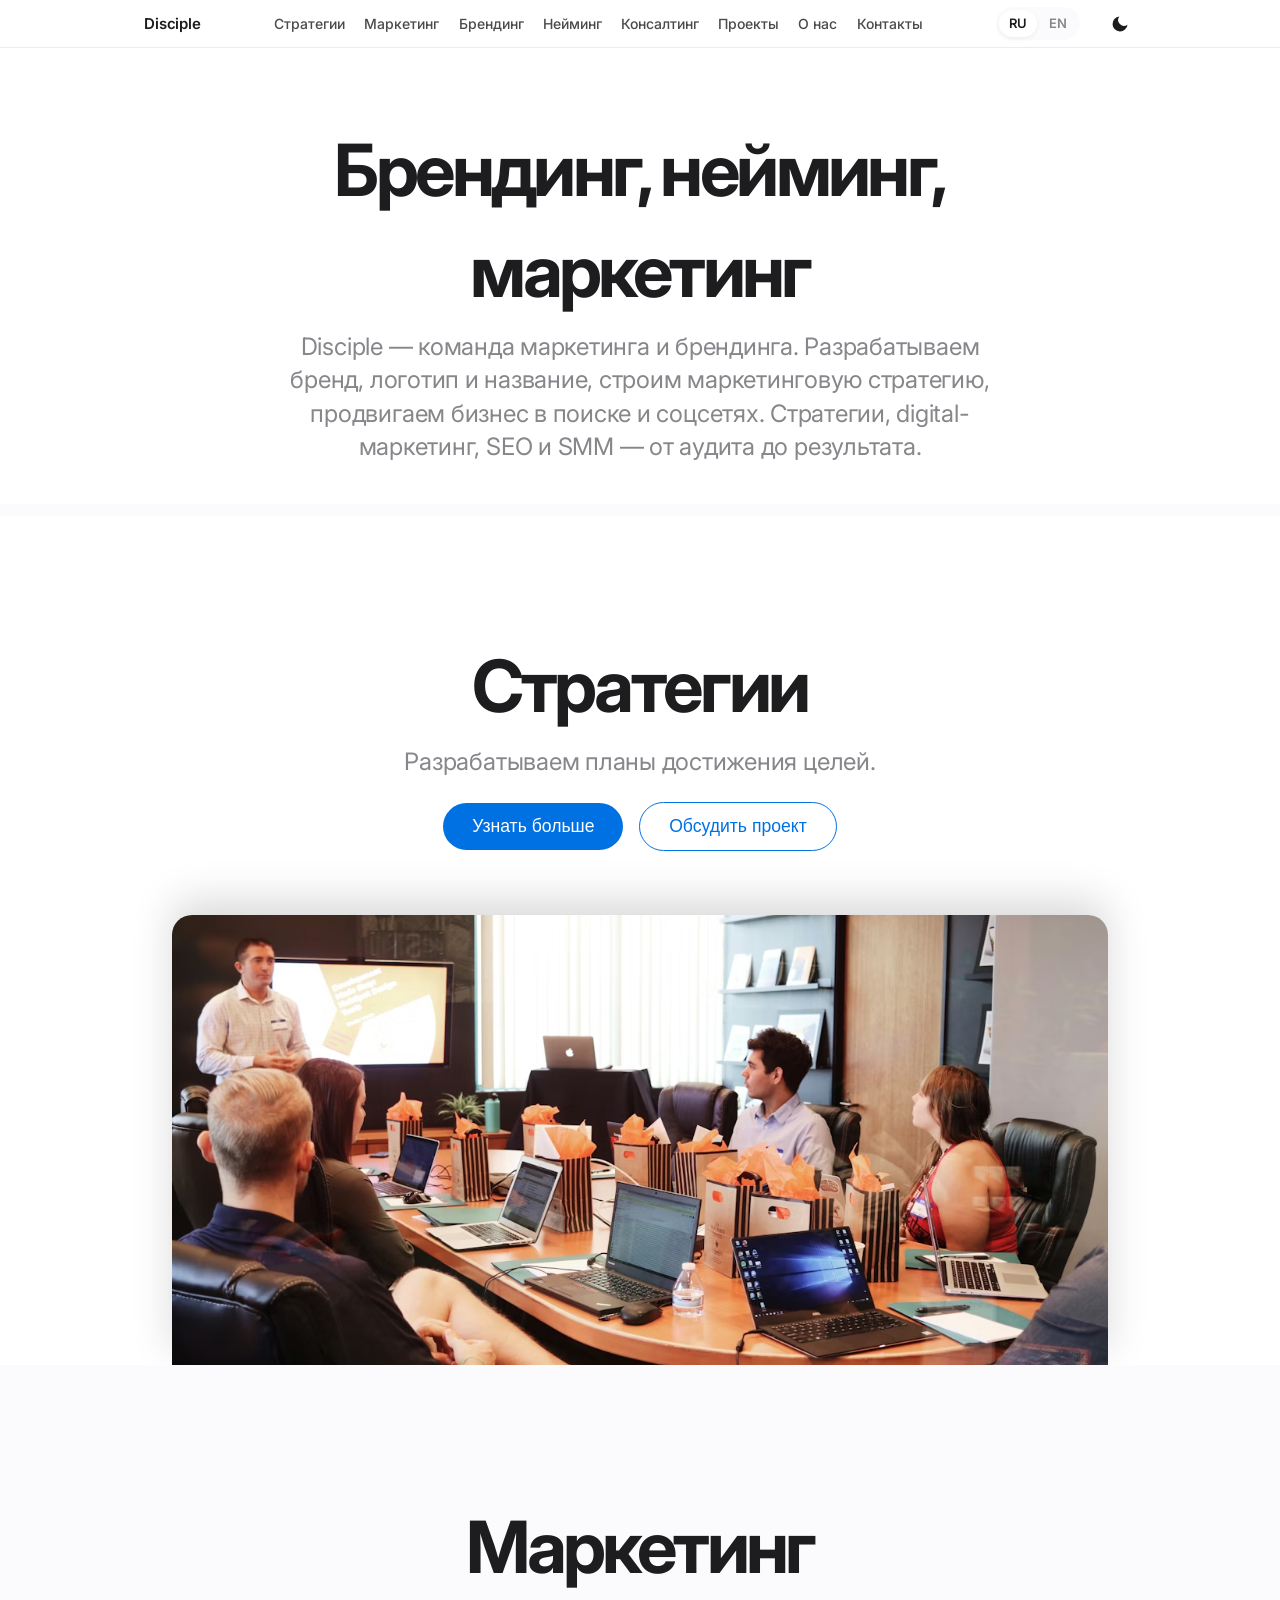
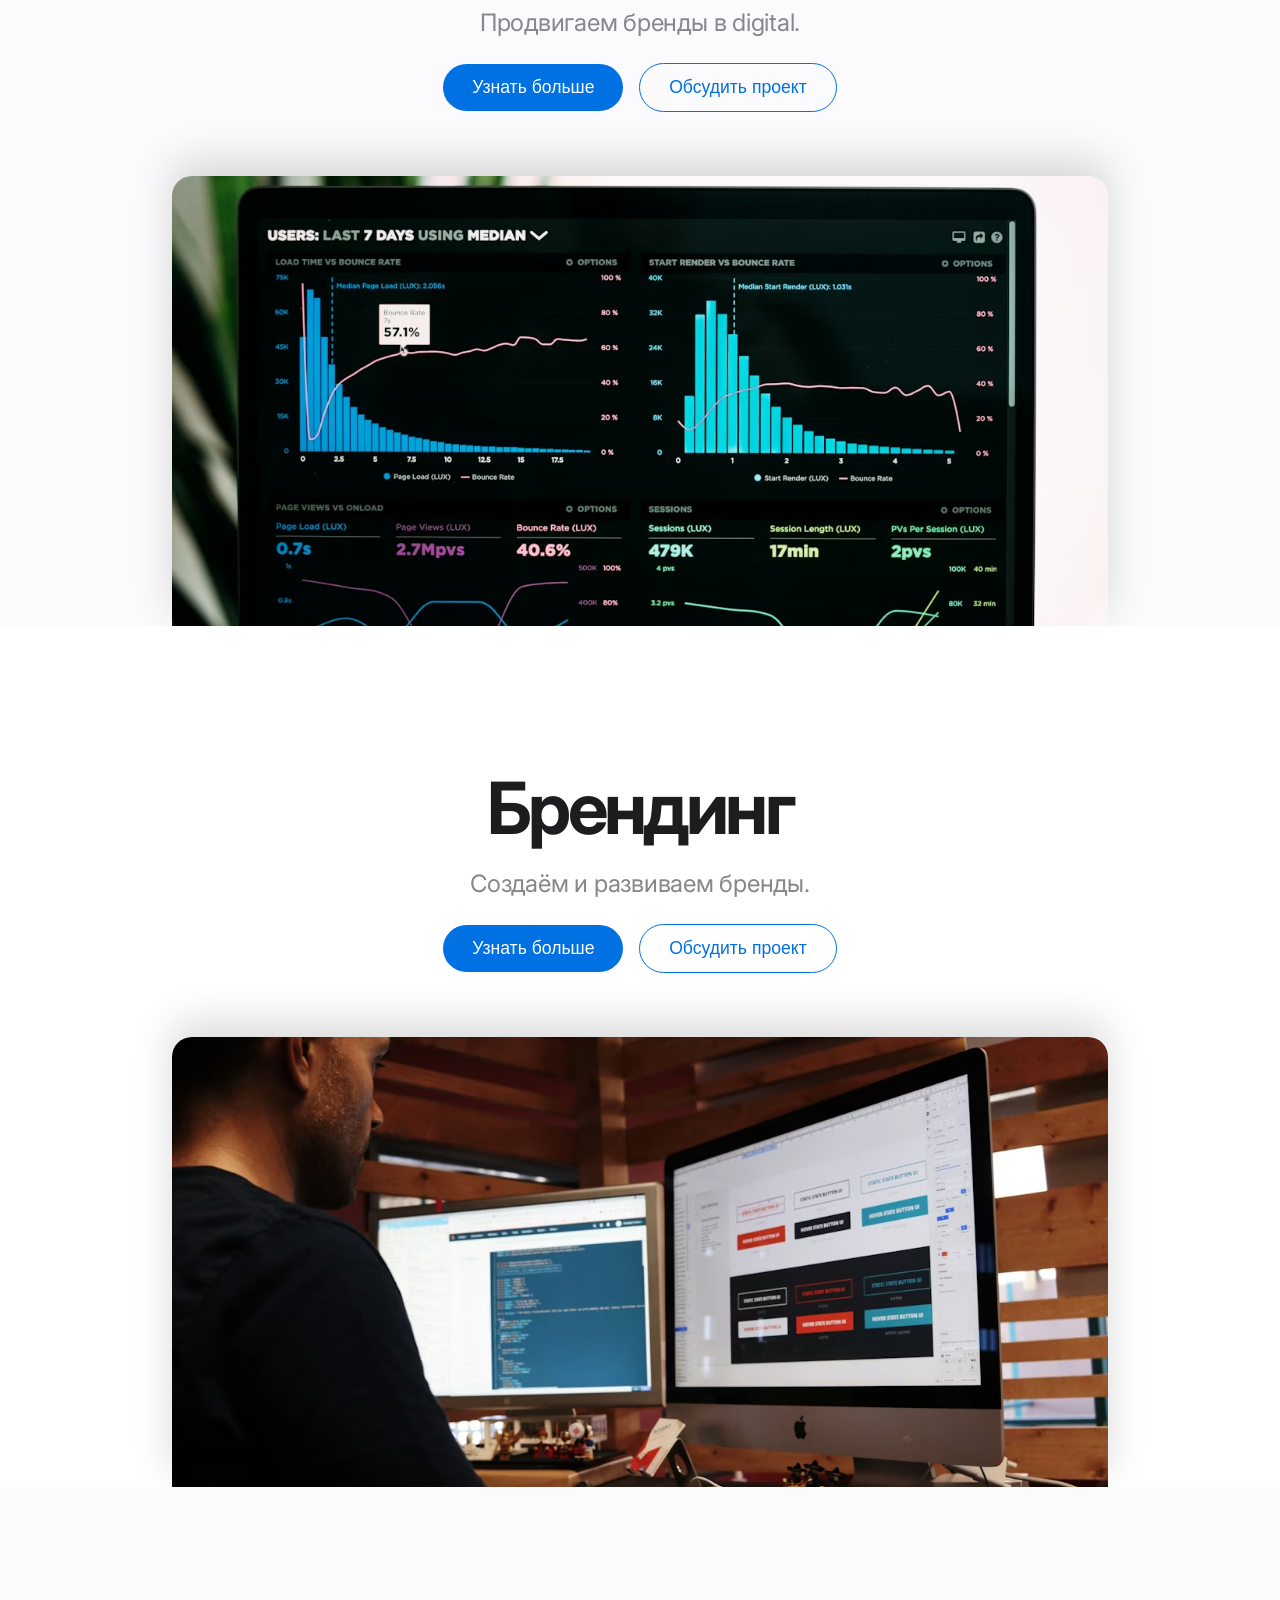
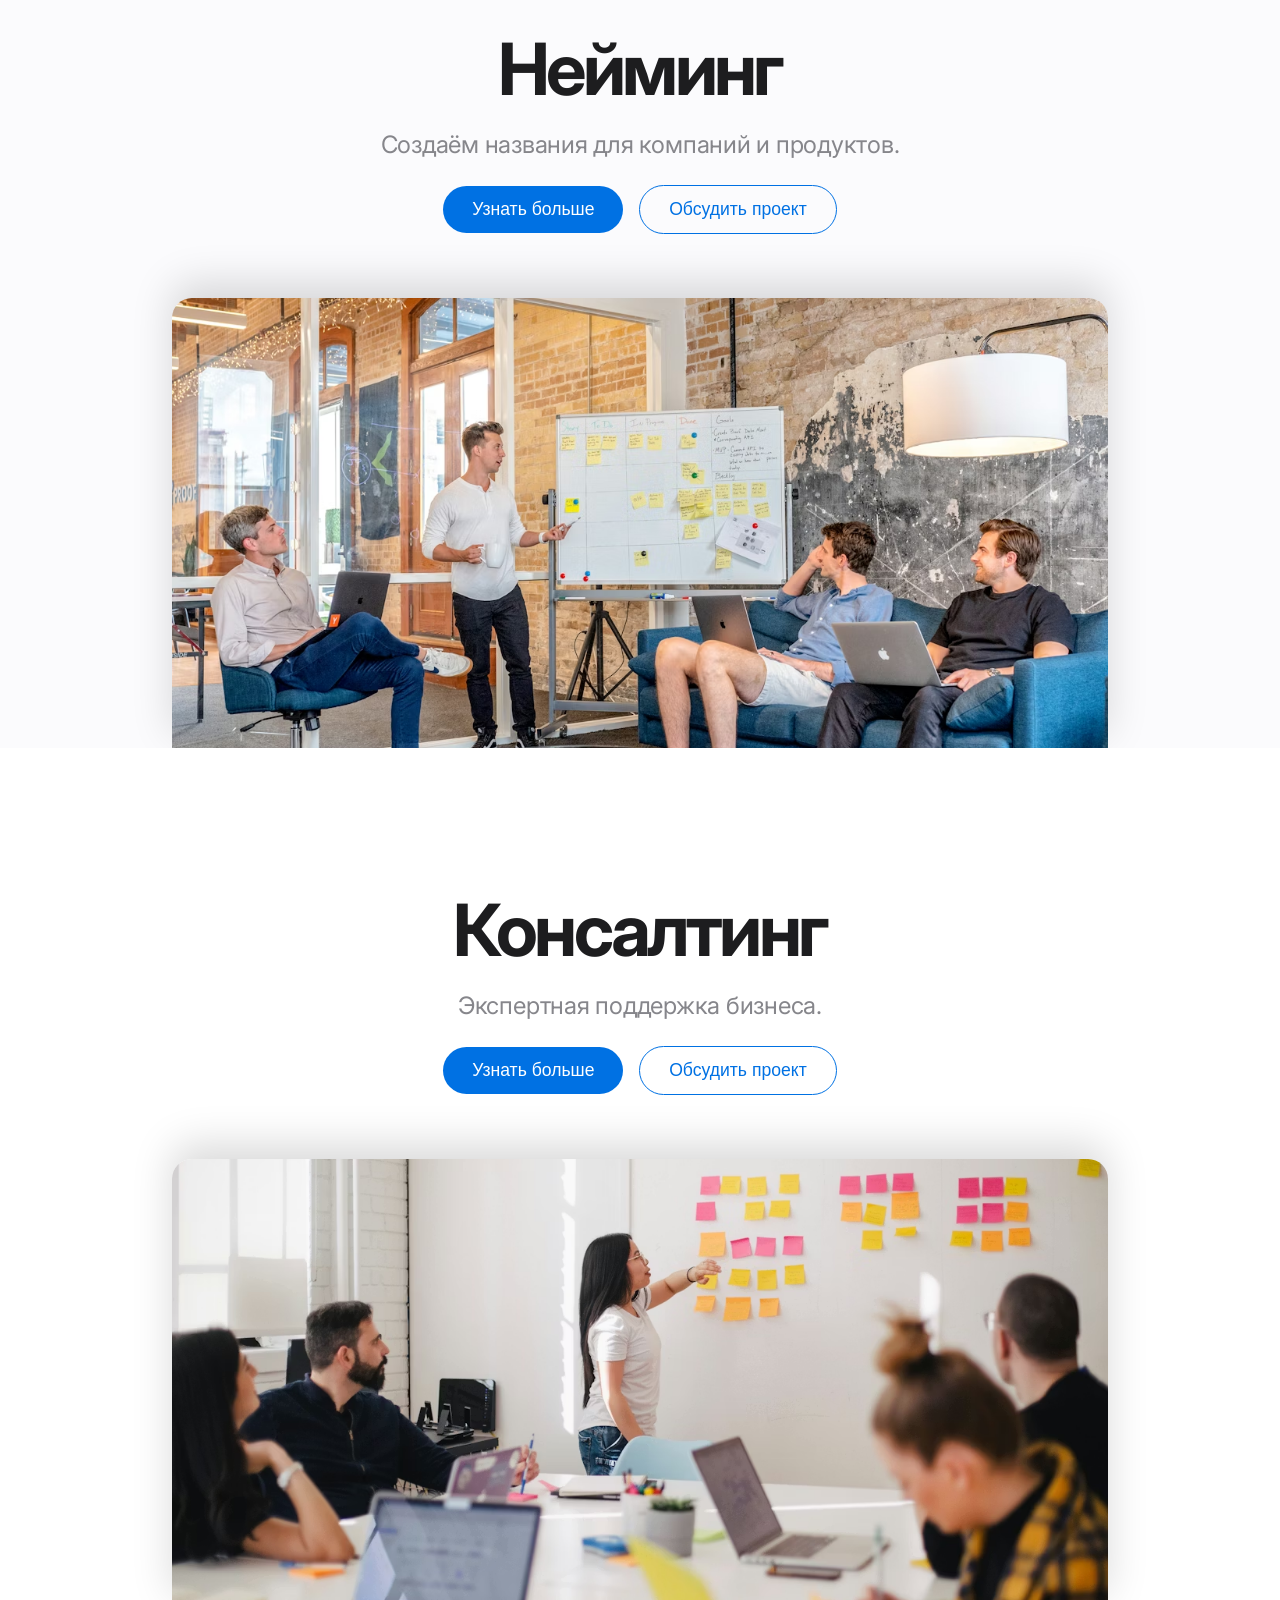
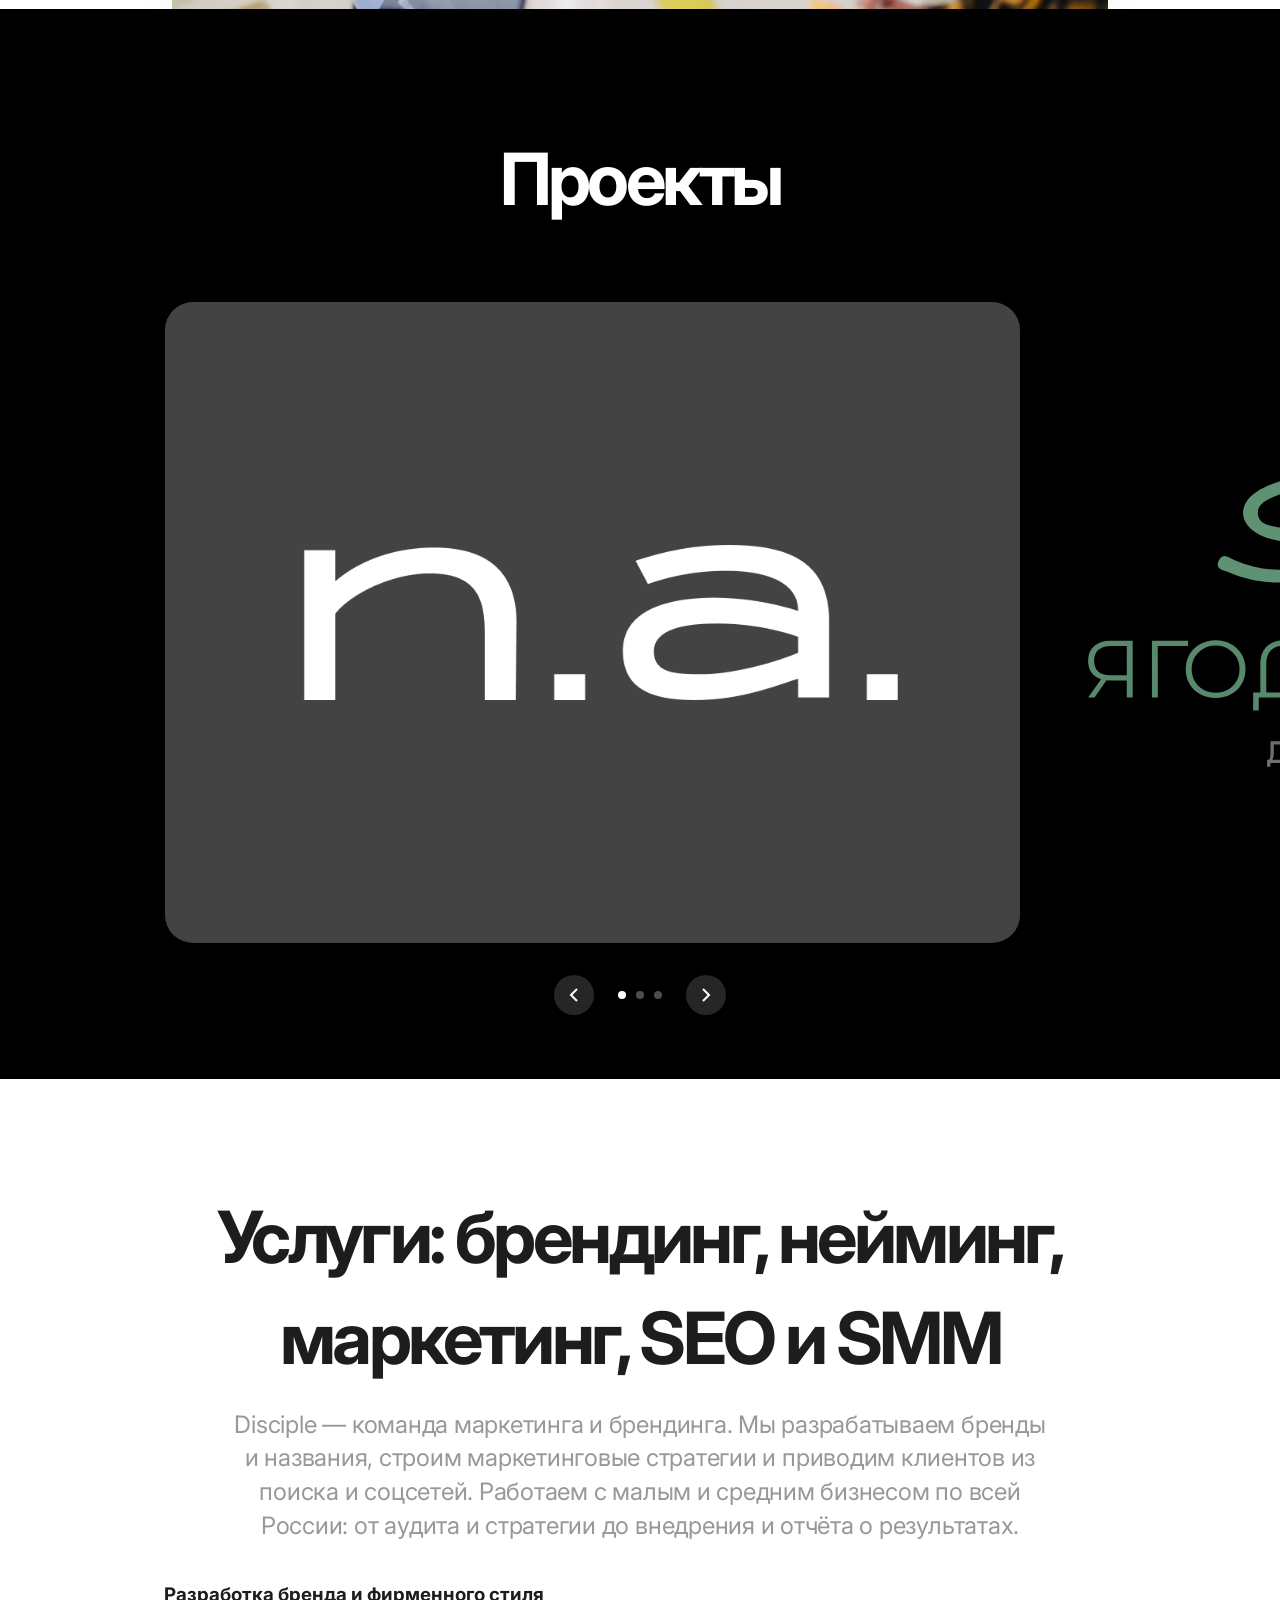
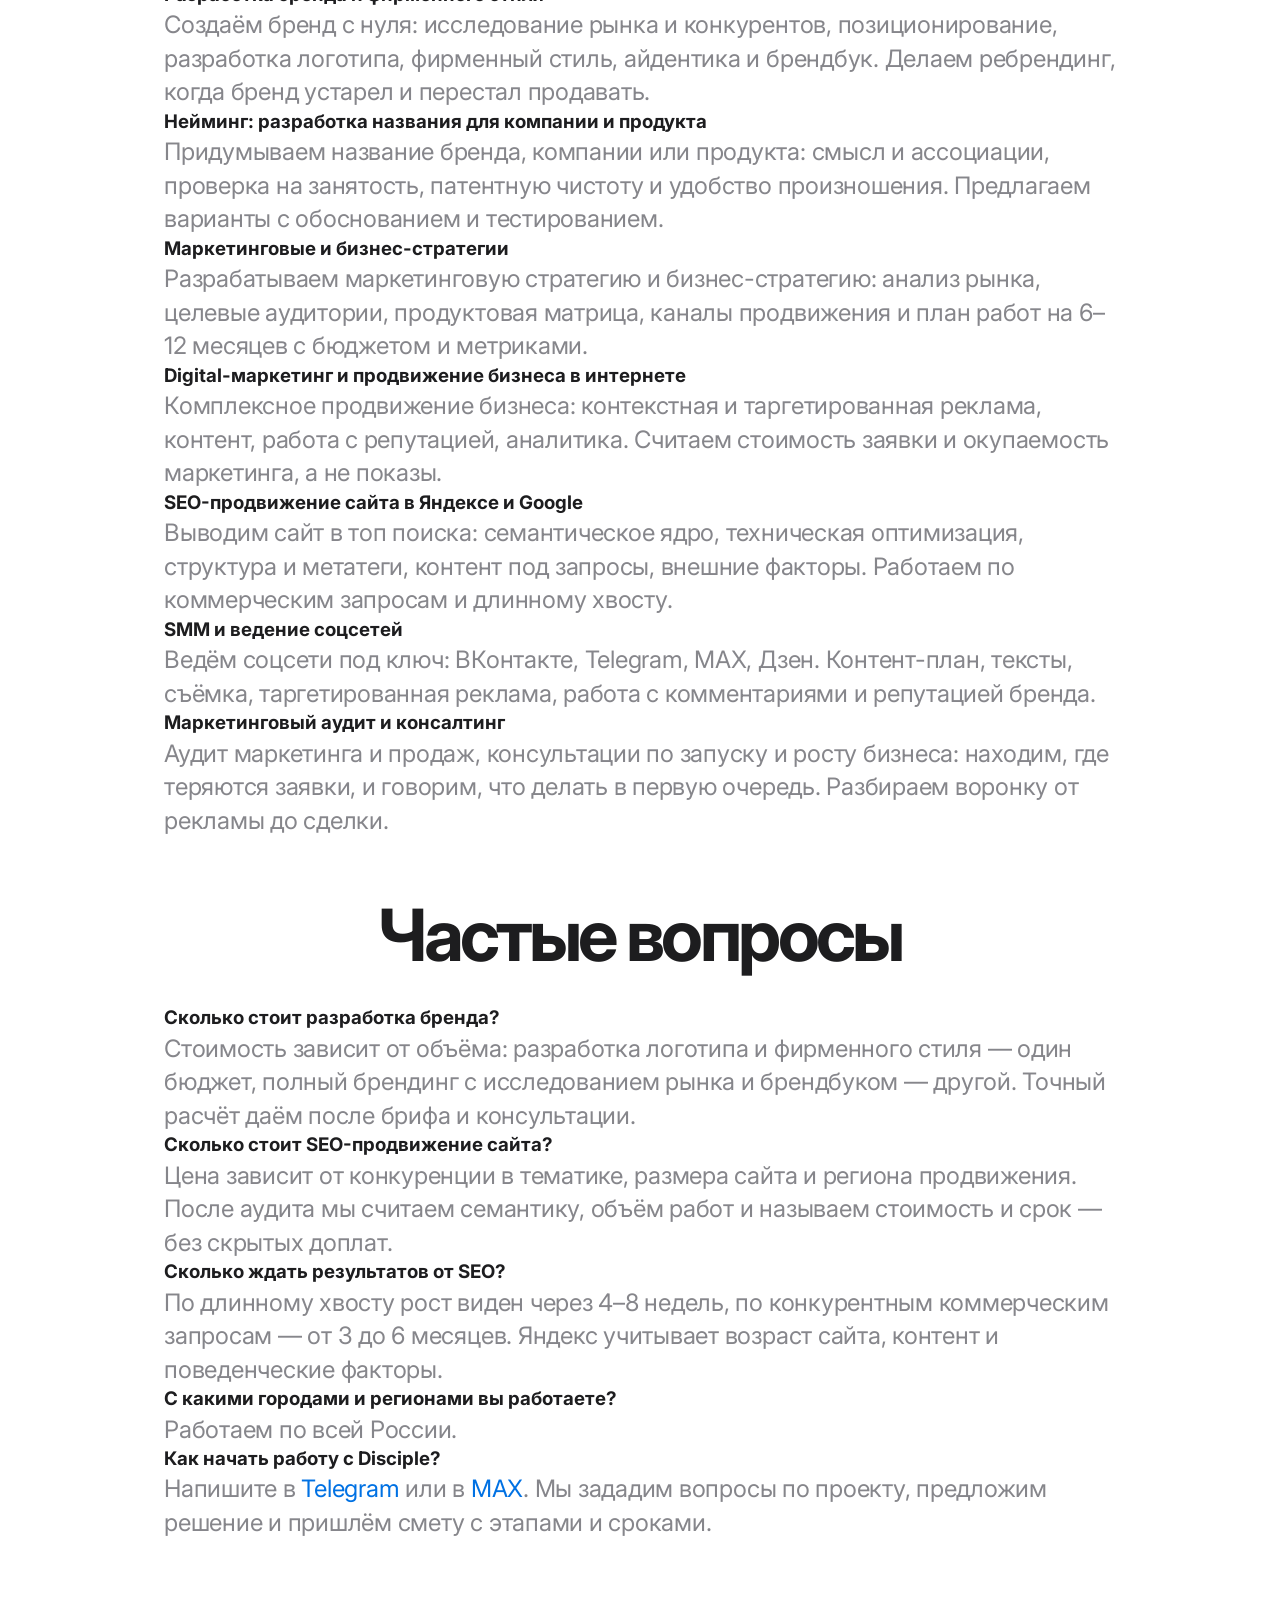
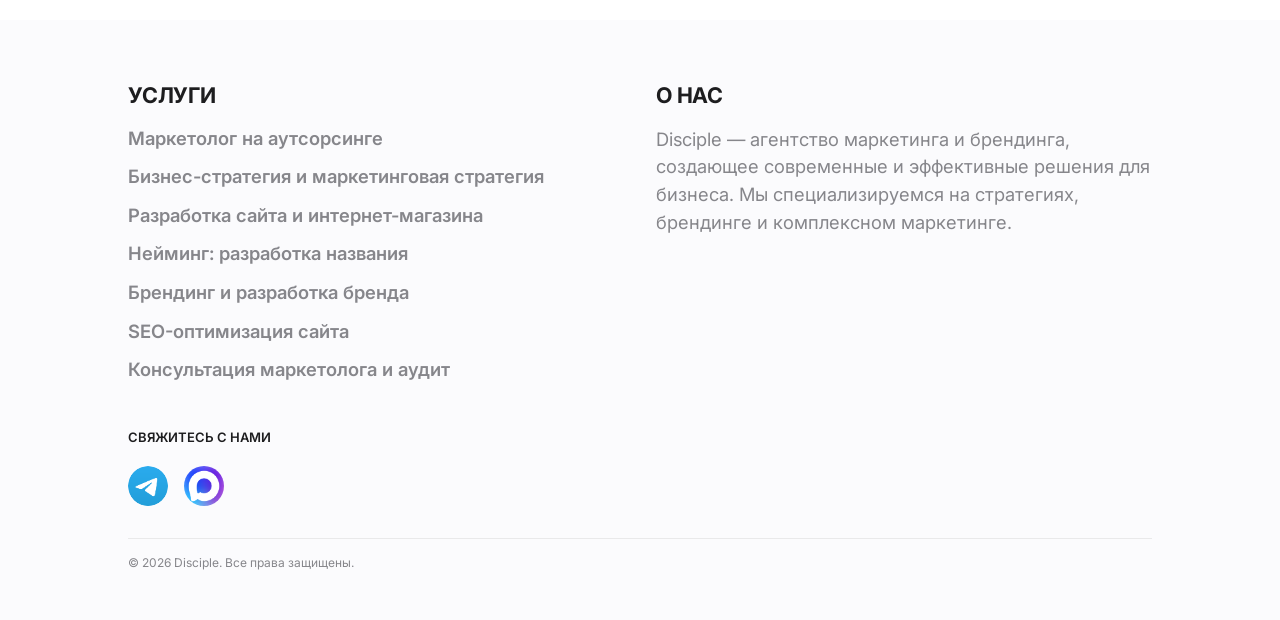
==== commit 24e9a10a: "Add files via upload" ====
--- a/index.html
+++ b/index.html
@@ -429,8 +429,8 @@
             </div>
 
             <div id="about" class="footer-col">
-                <h4 data-i18n="footer.about_title">О НАС</h4>
-                <p data-i18n="footer.about_text">Disciple — агентство маркетинга и брендинга, создающее современные и эффективные решения для бизнеса. Мы специализируемся на стратегиях, брендинге и комплексном маркетинге.</p>
+                <h4 data-i18n="footer.about_title" style="font-size:1.35rem;font-weight:700;letter-spacing:-.01em;margin-bottom:1rem;">О НАС</h4>
+                <p data-i18n="footer.about_text" style="font-size:1.15rem;line-height:1.5;margin:0;">Disciple — агентство маркетинга и брендинга, создающее современные и эффективные решения для бизнеса. Мы специализируемся на стратегиях, брендинге и комплексном маркетинге.</p>
             </div>
             <div id="social" class="footer-col" style="text-align: left;">
                 <h4 data-i18n="footer.contact_title">СВЯЖИТЕСЬ С НАМИ</h4>
